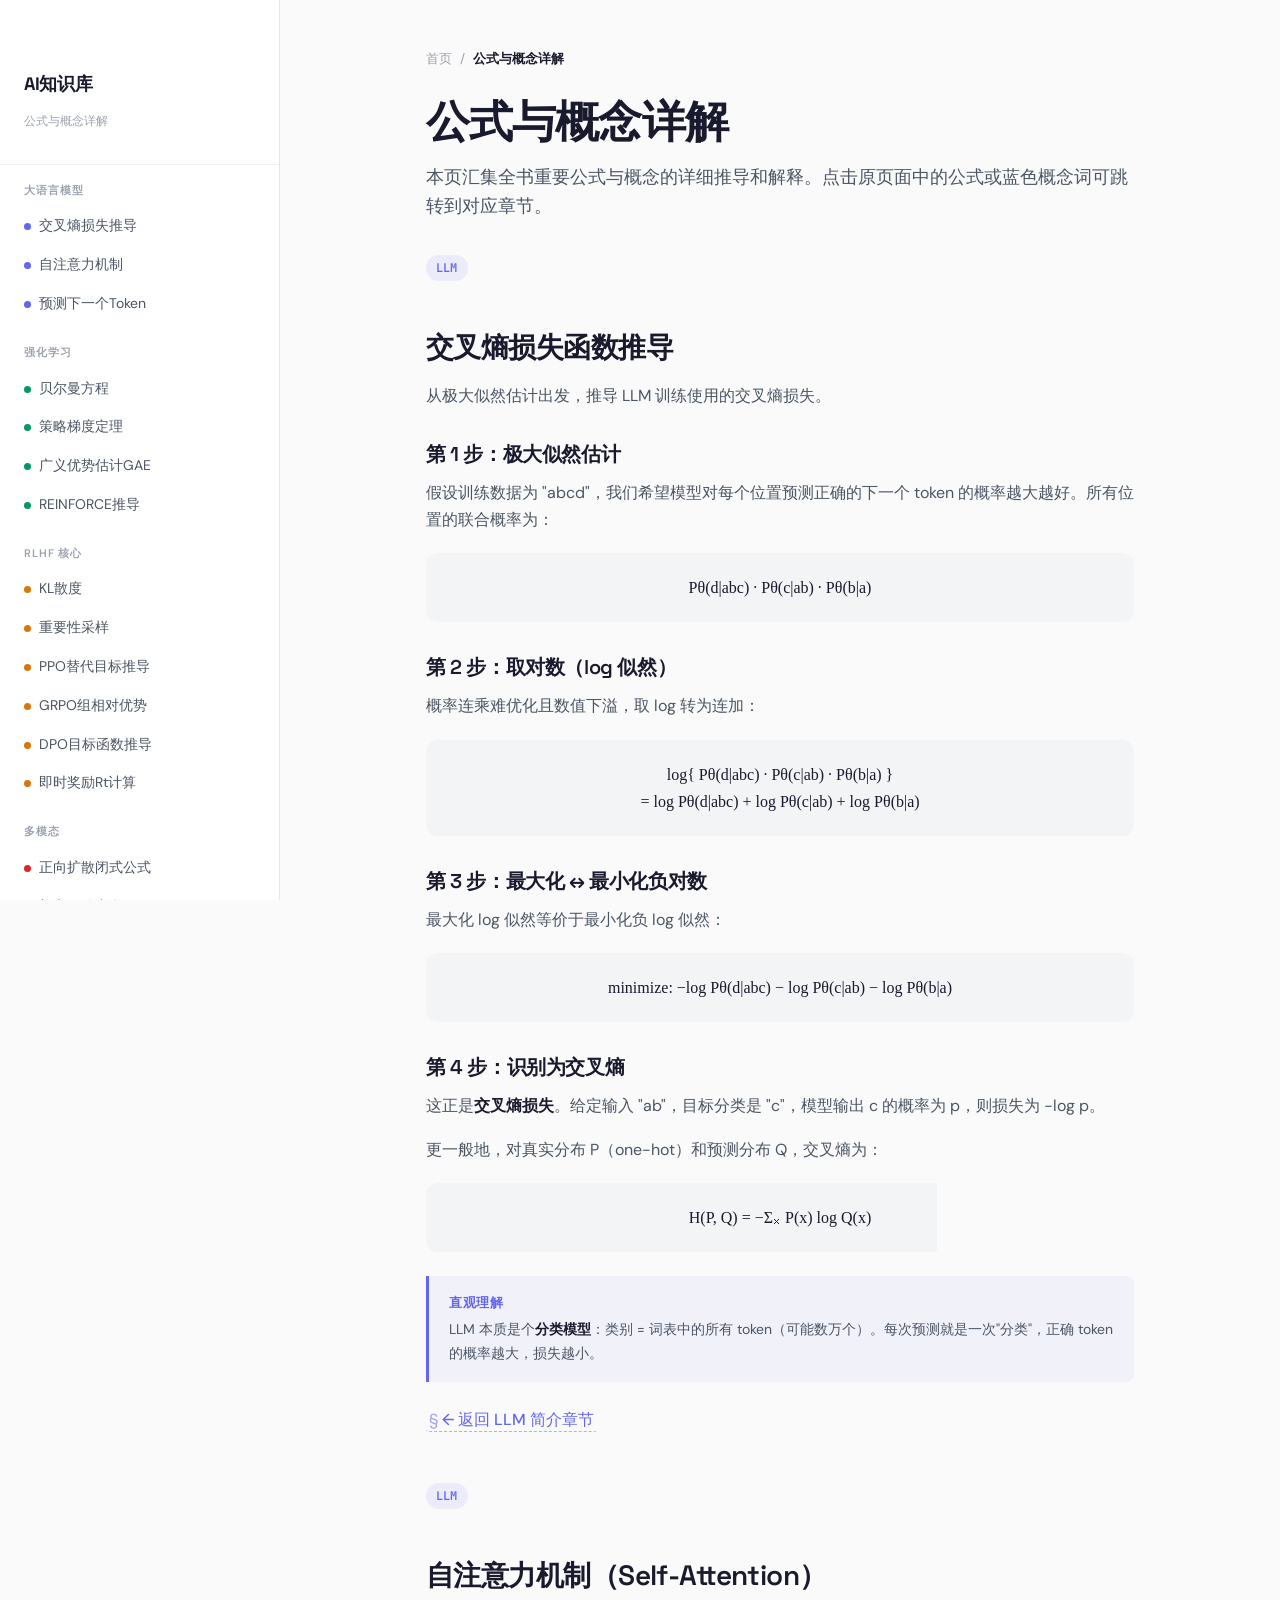
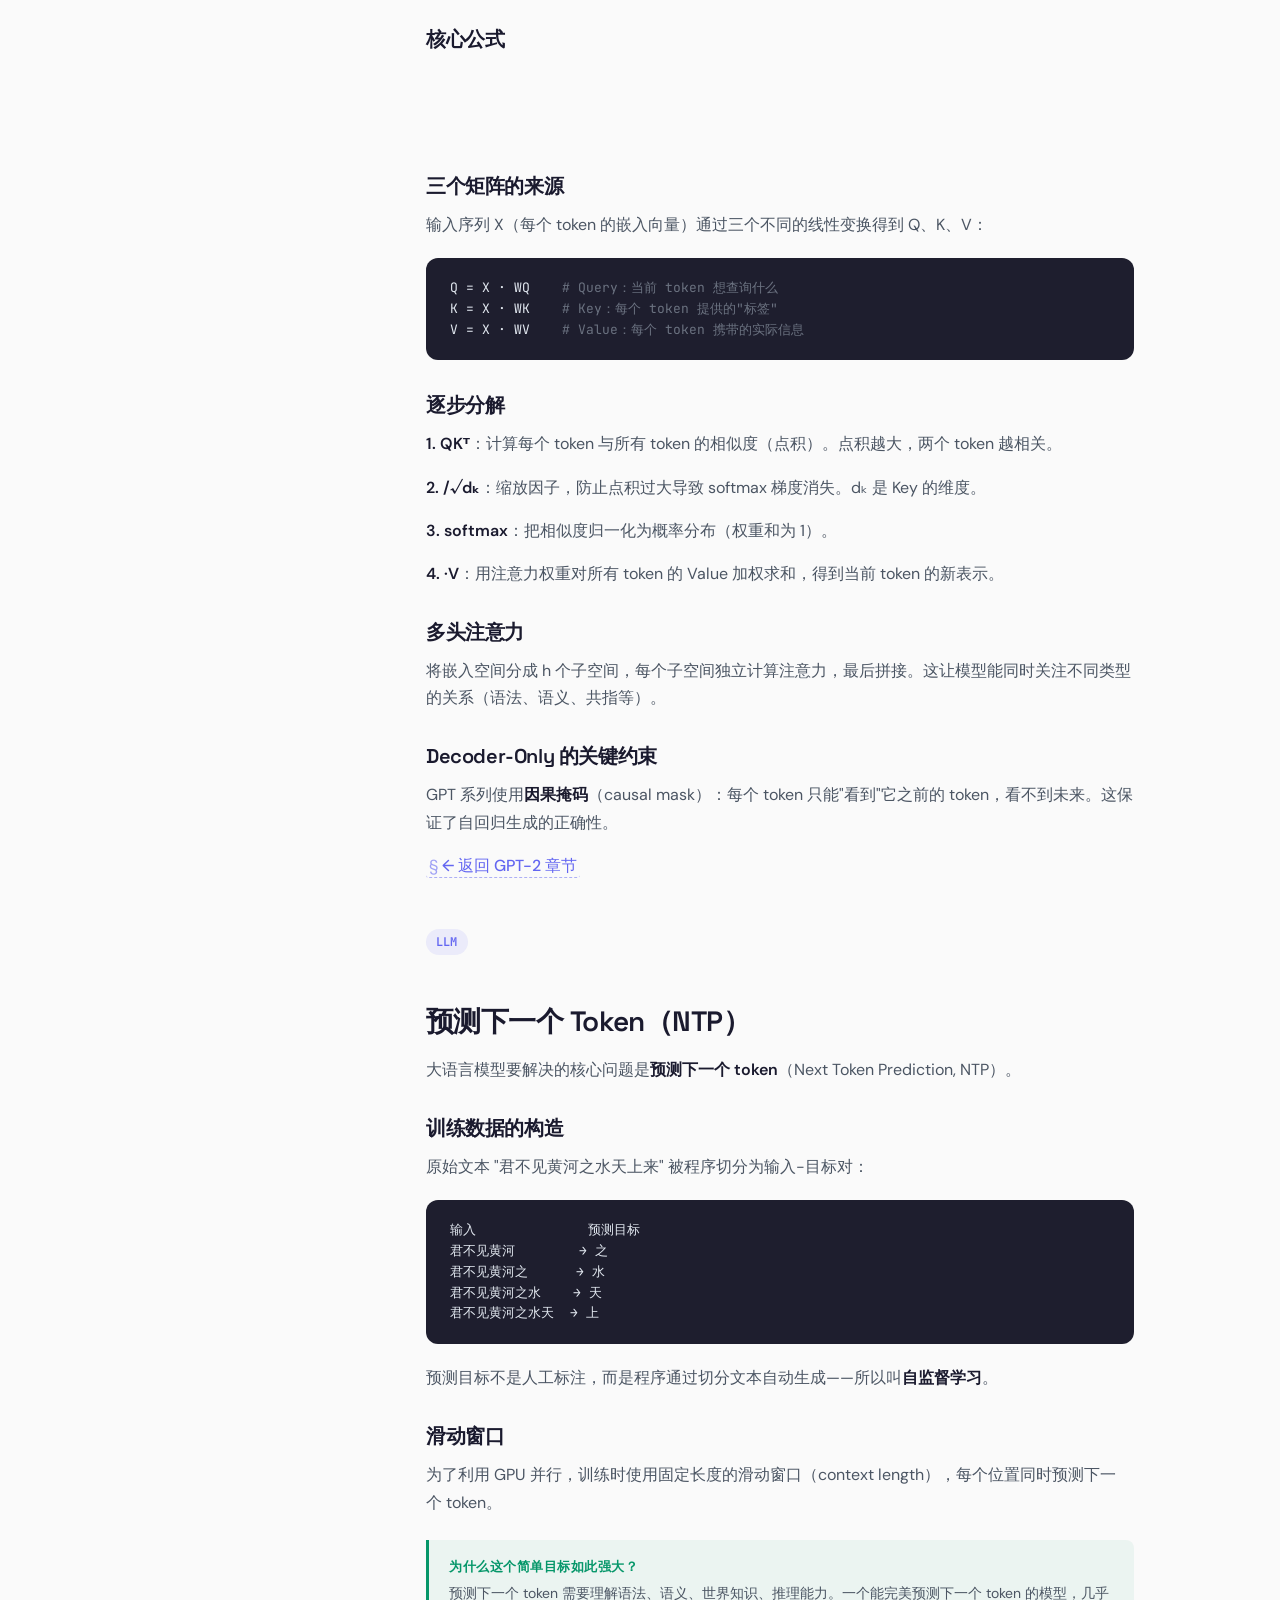
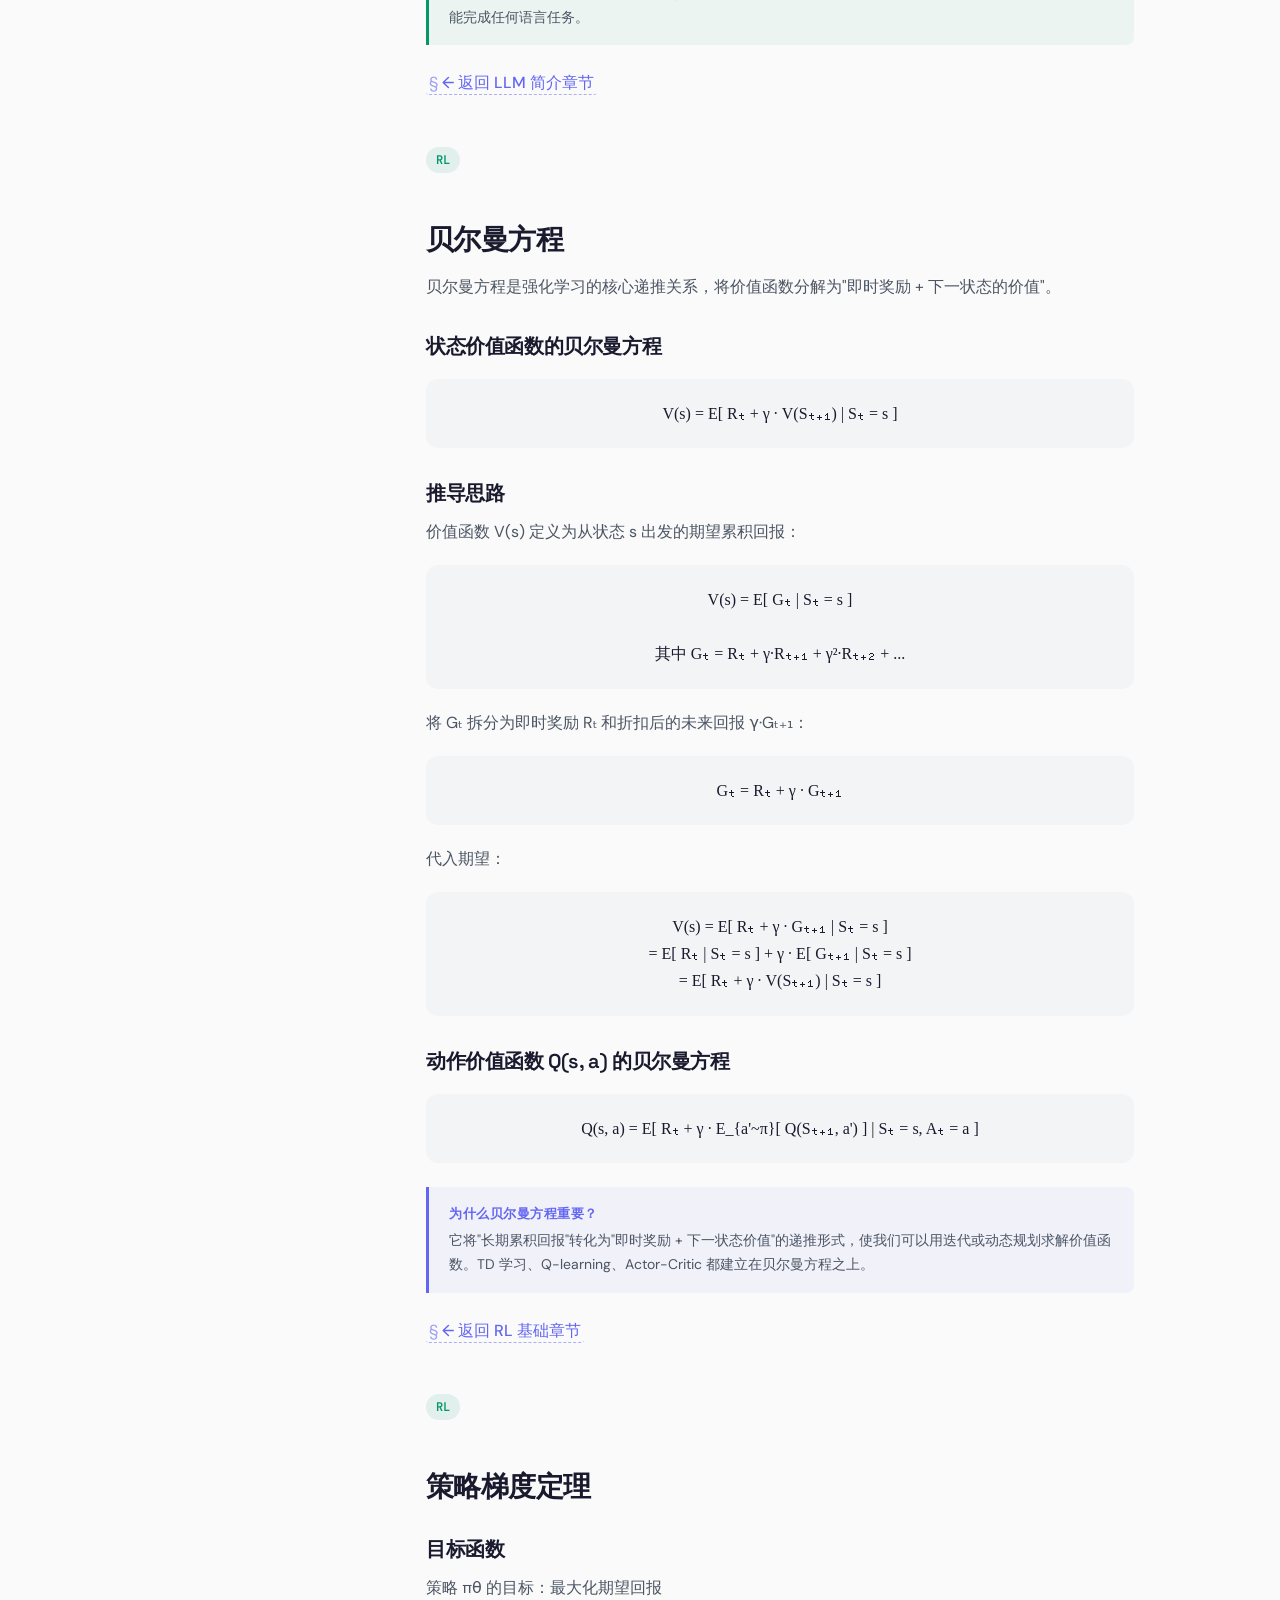
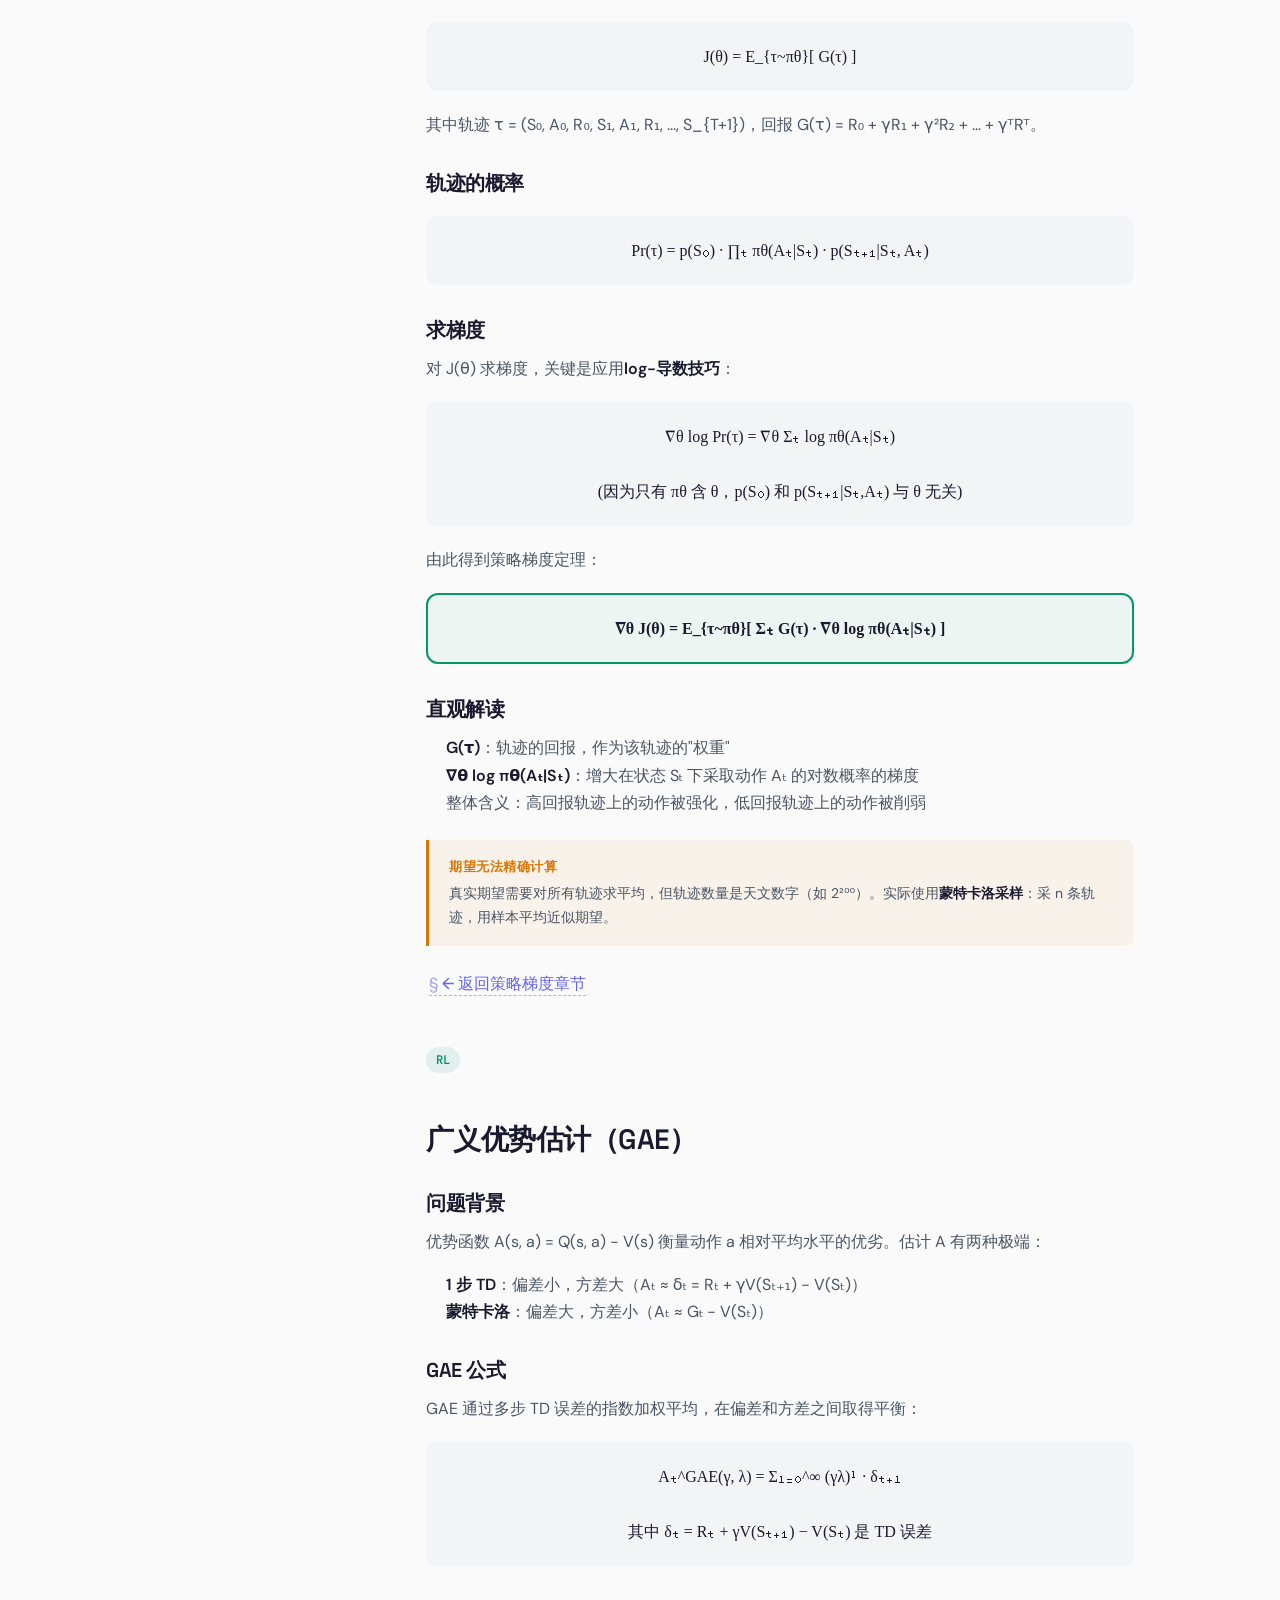
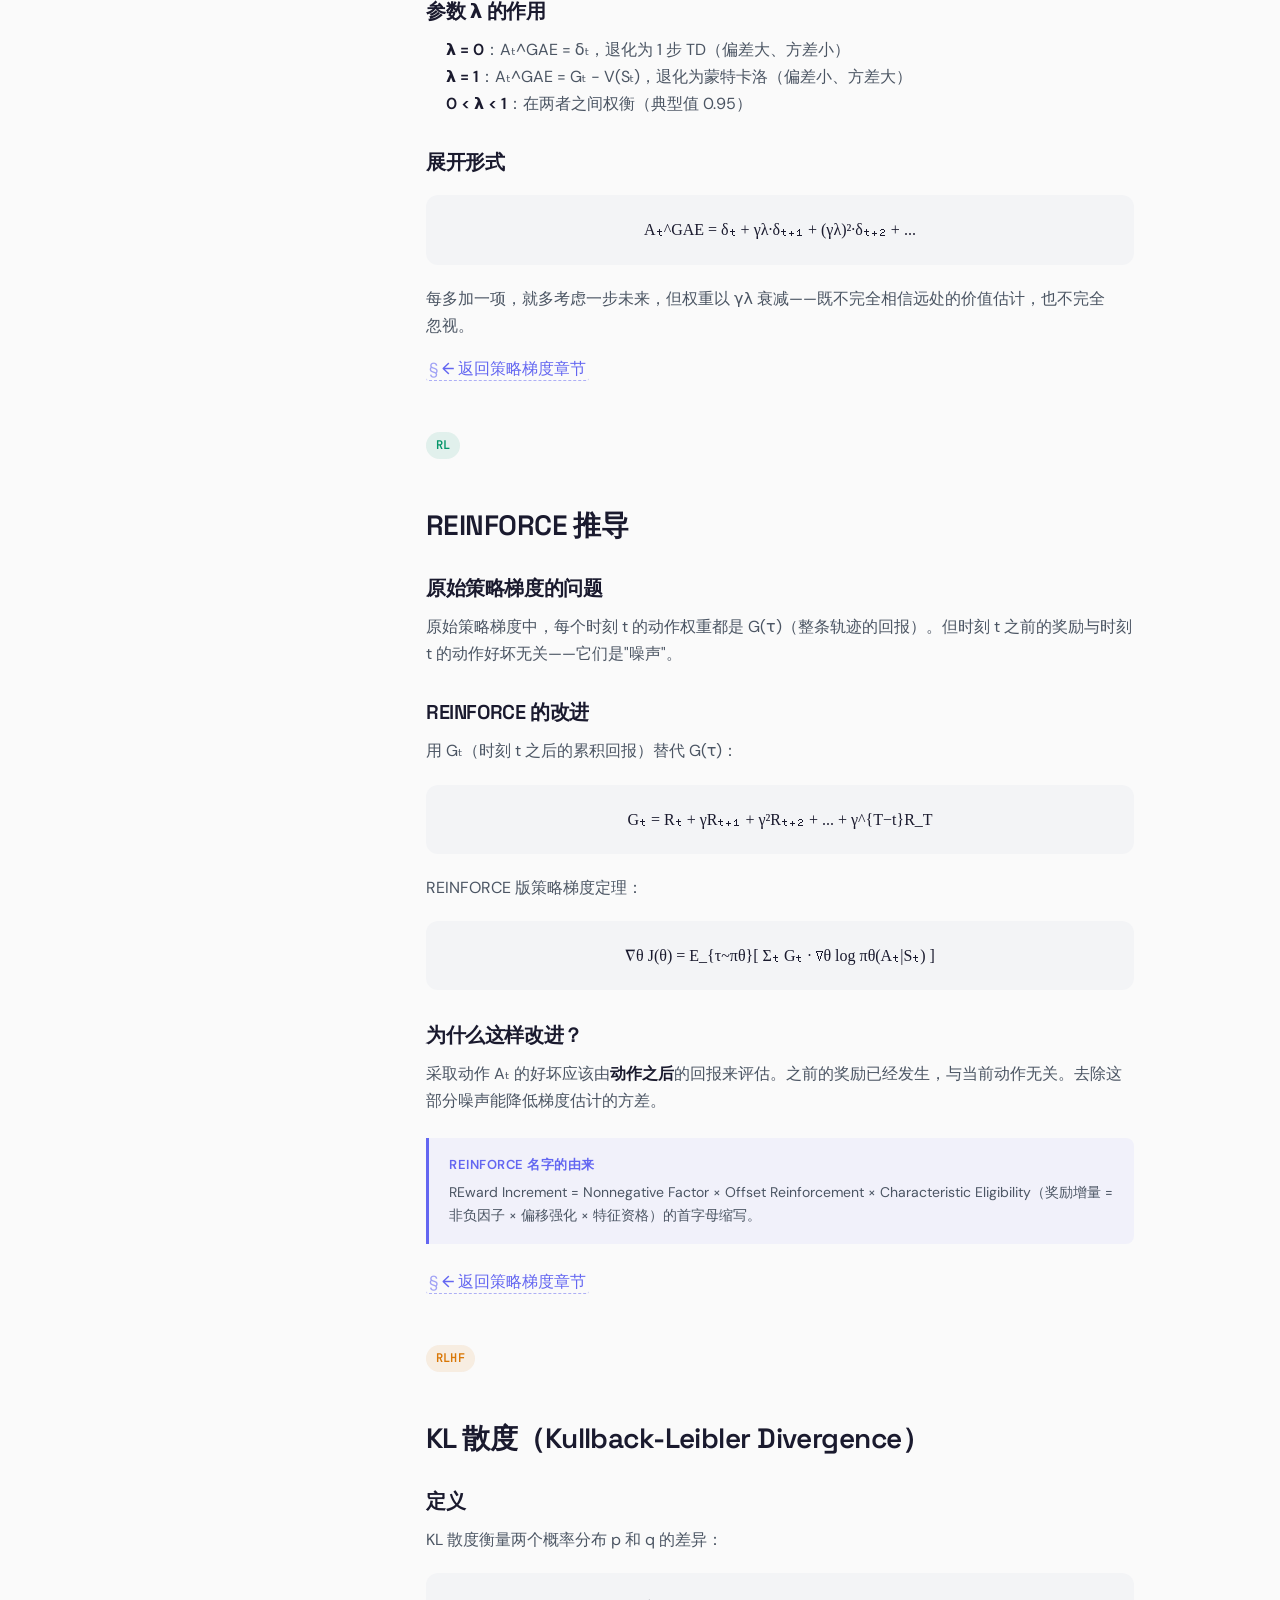
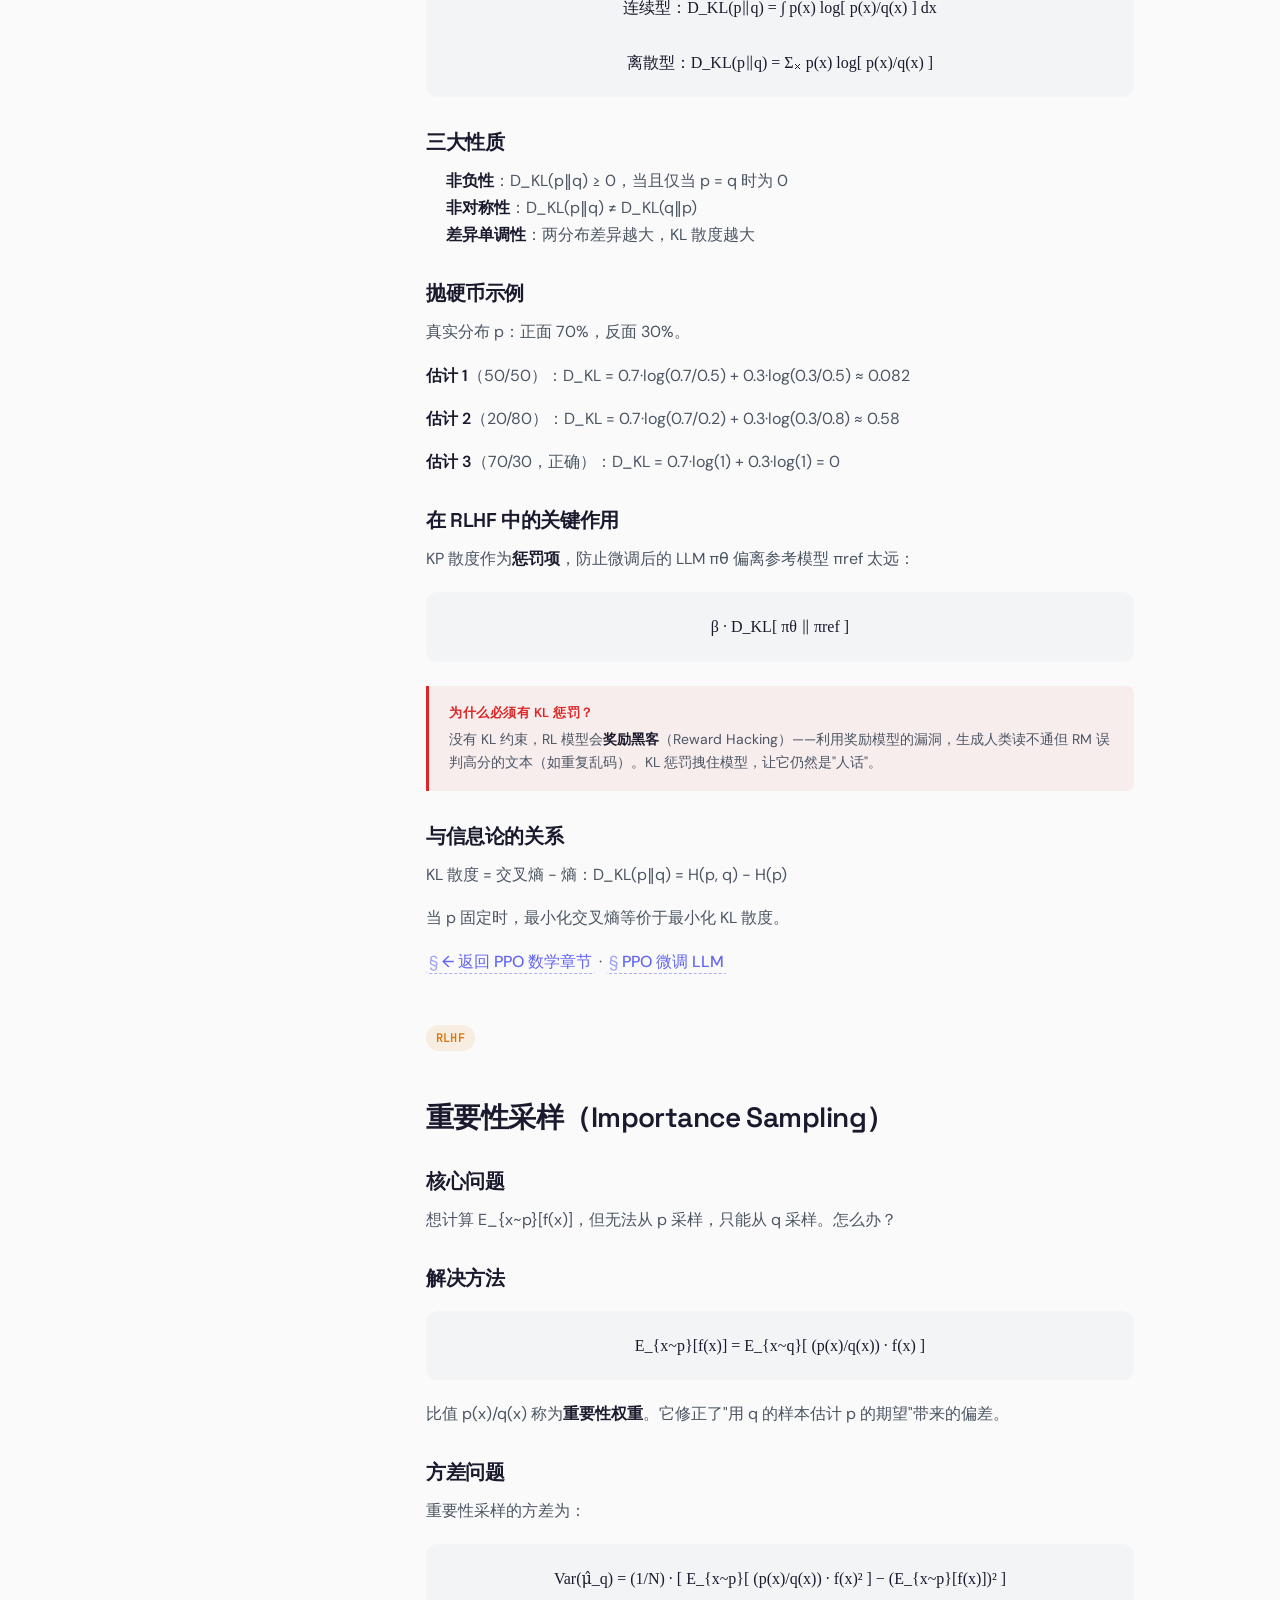
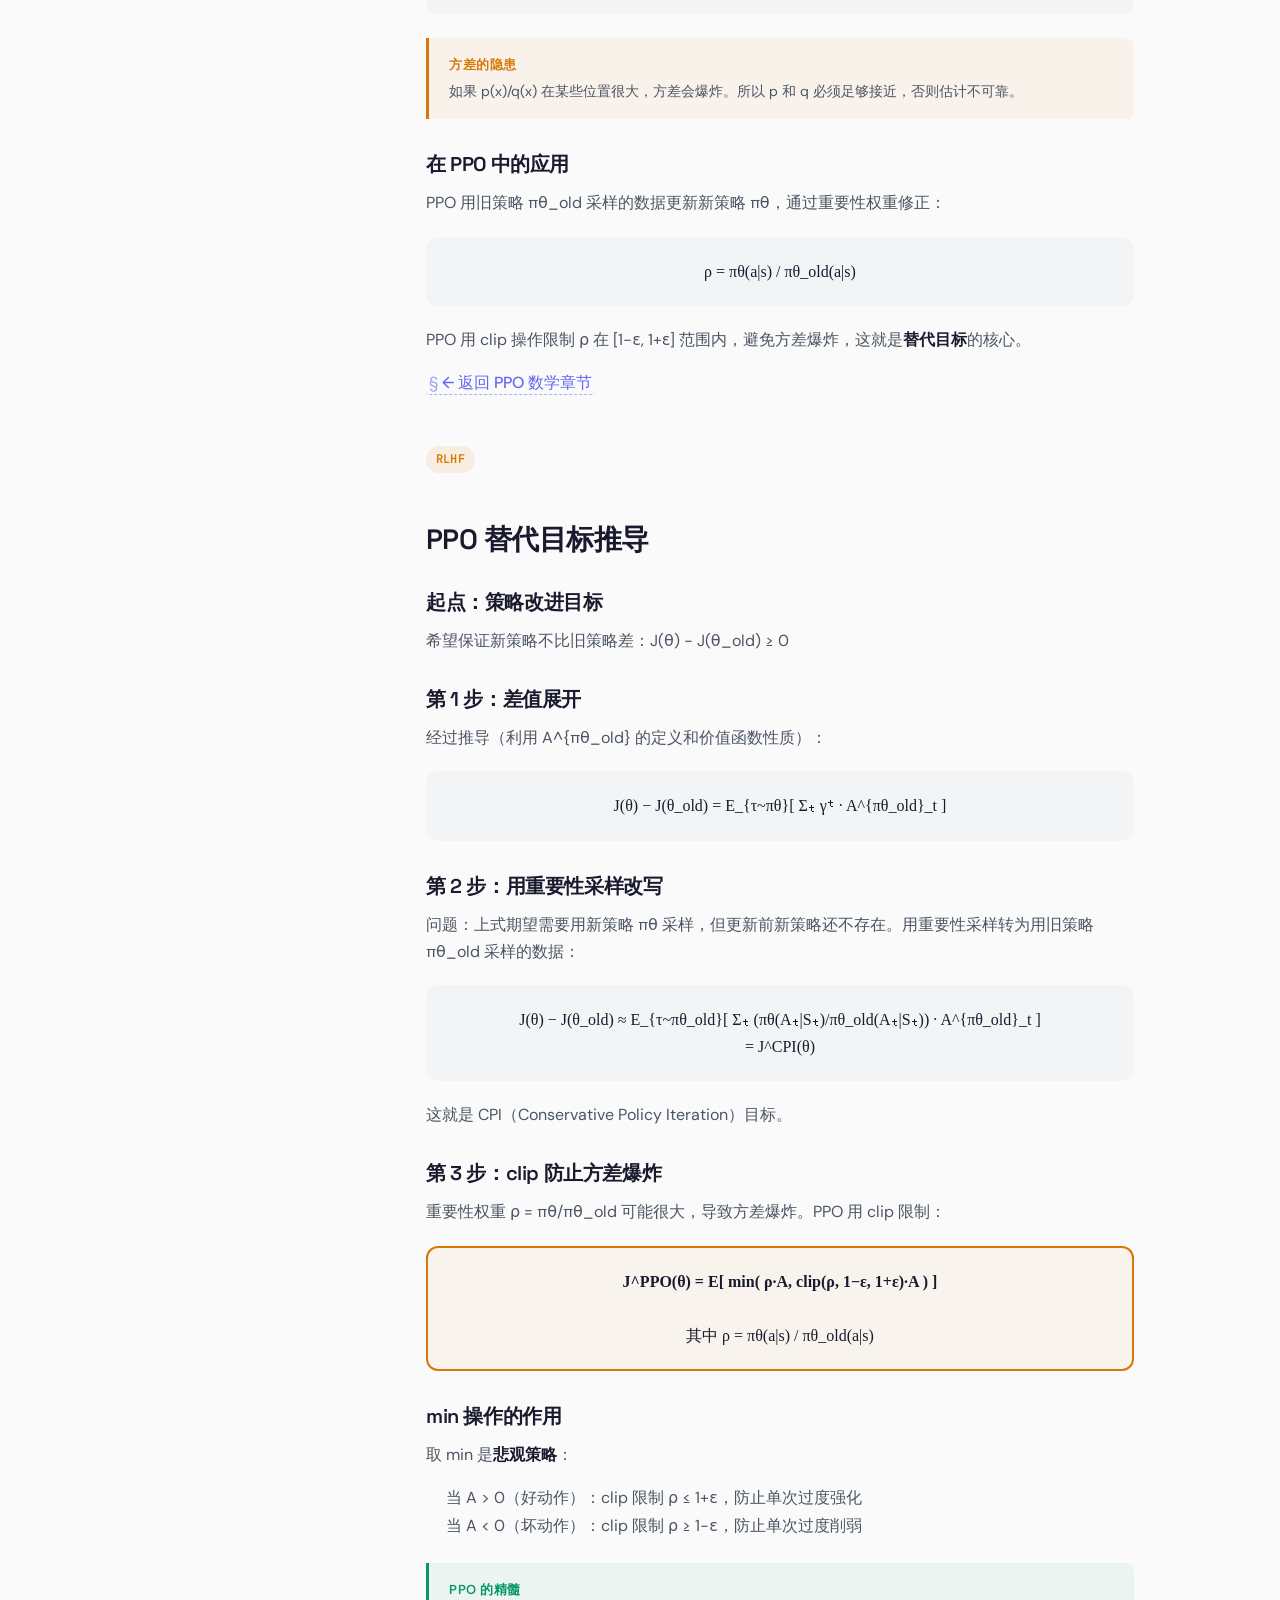
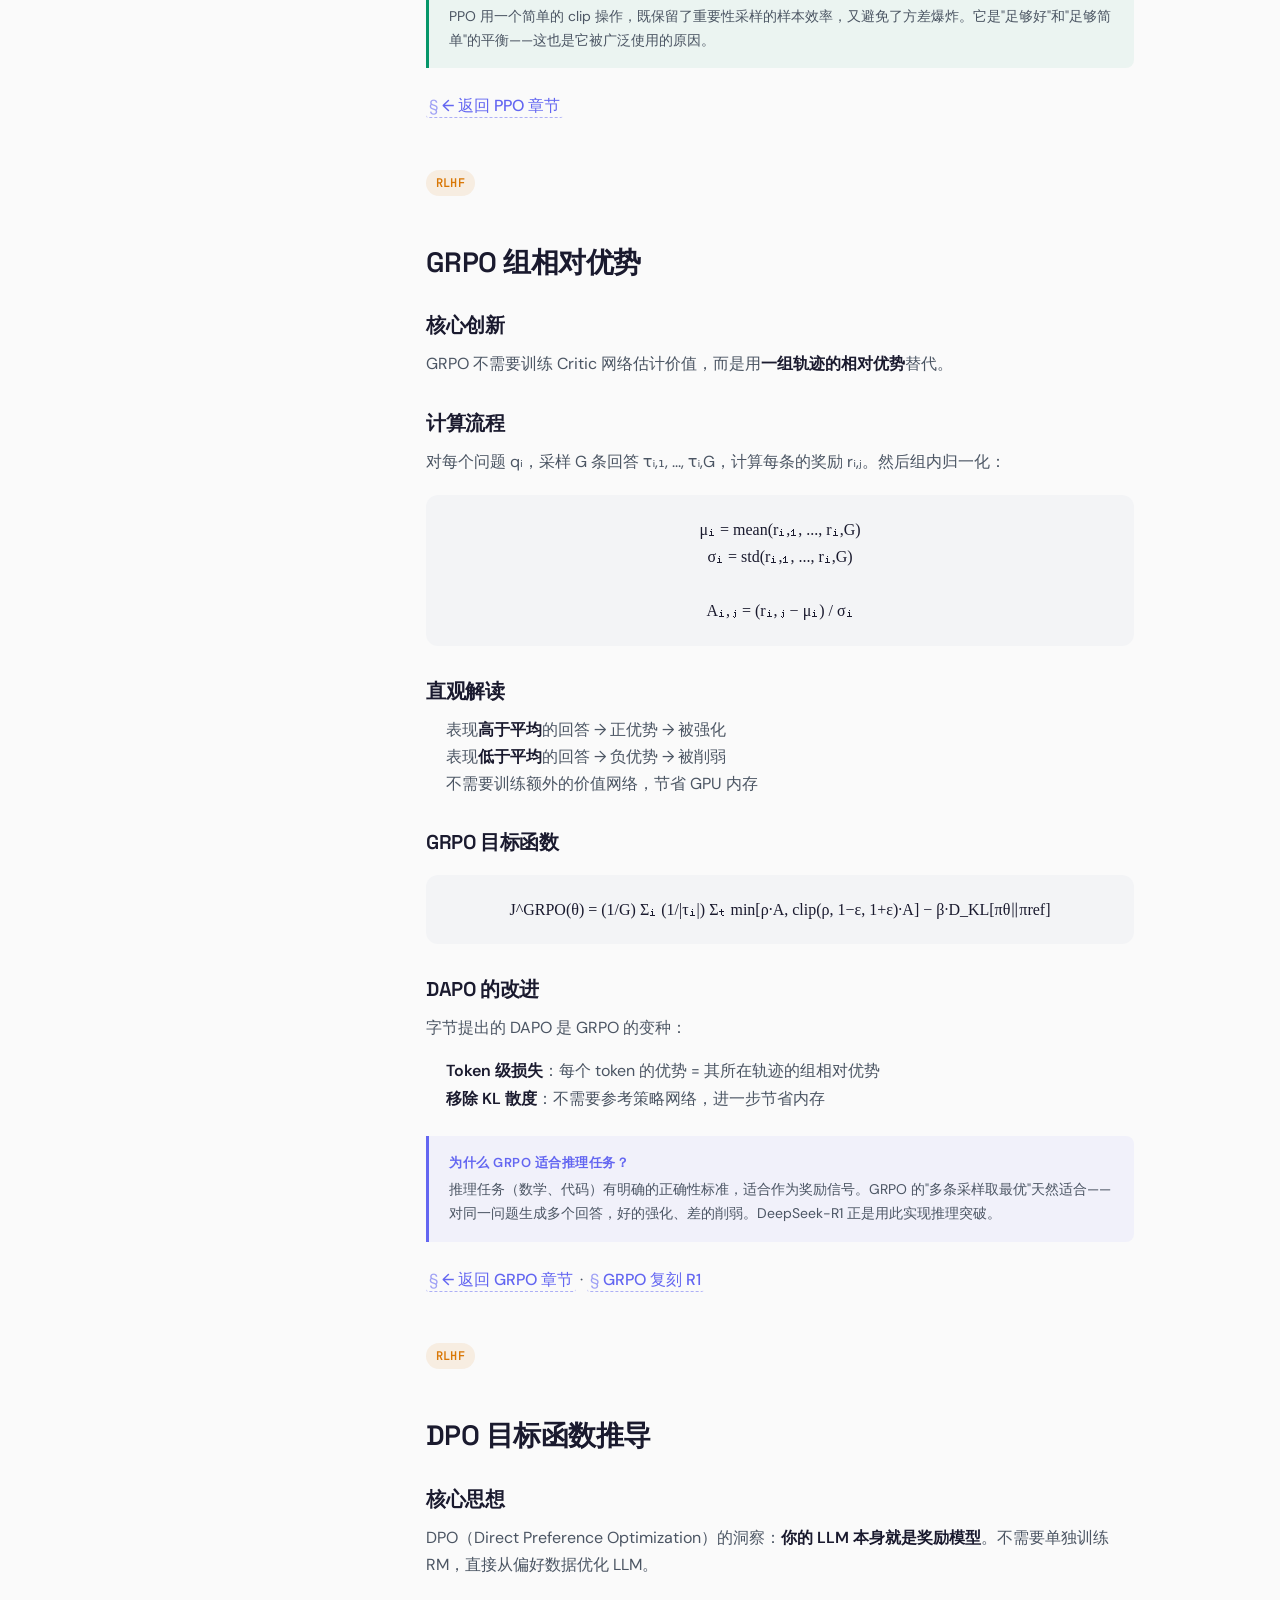
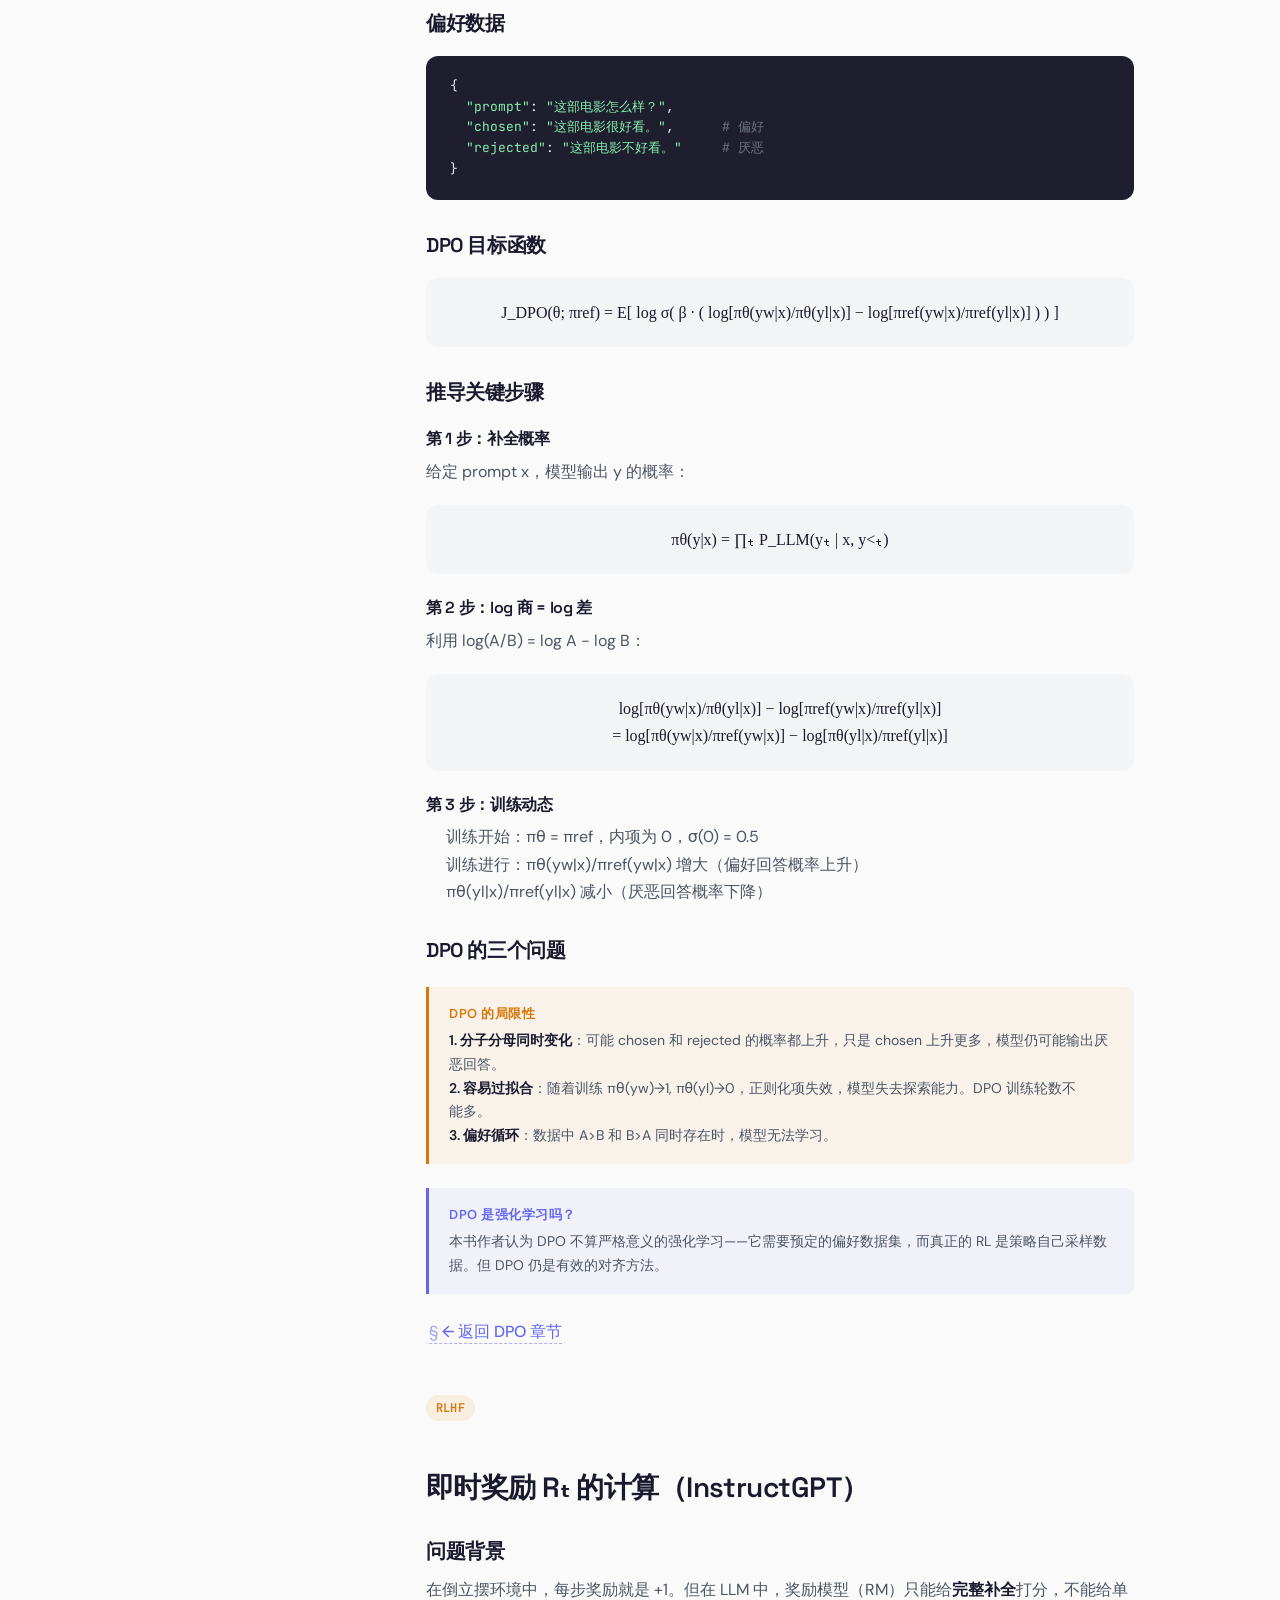
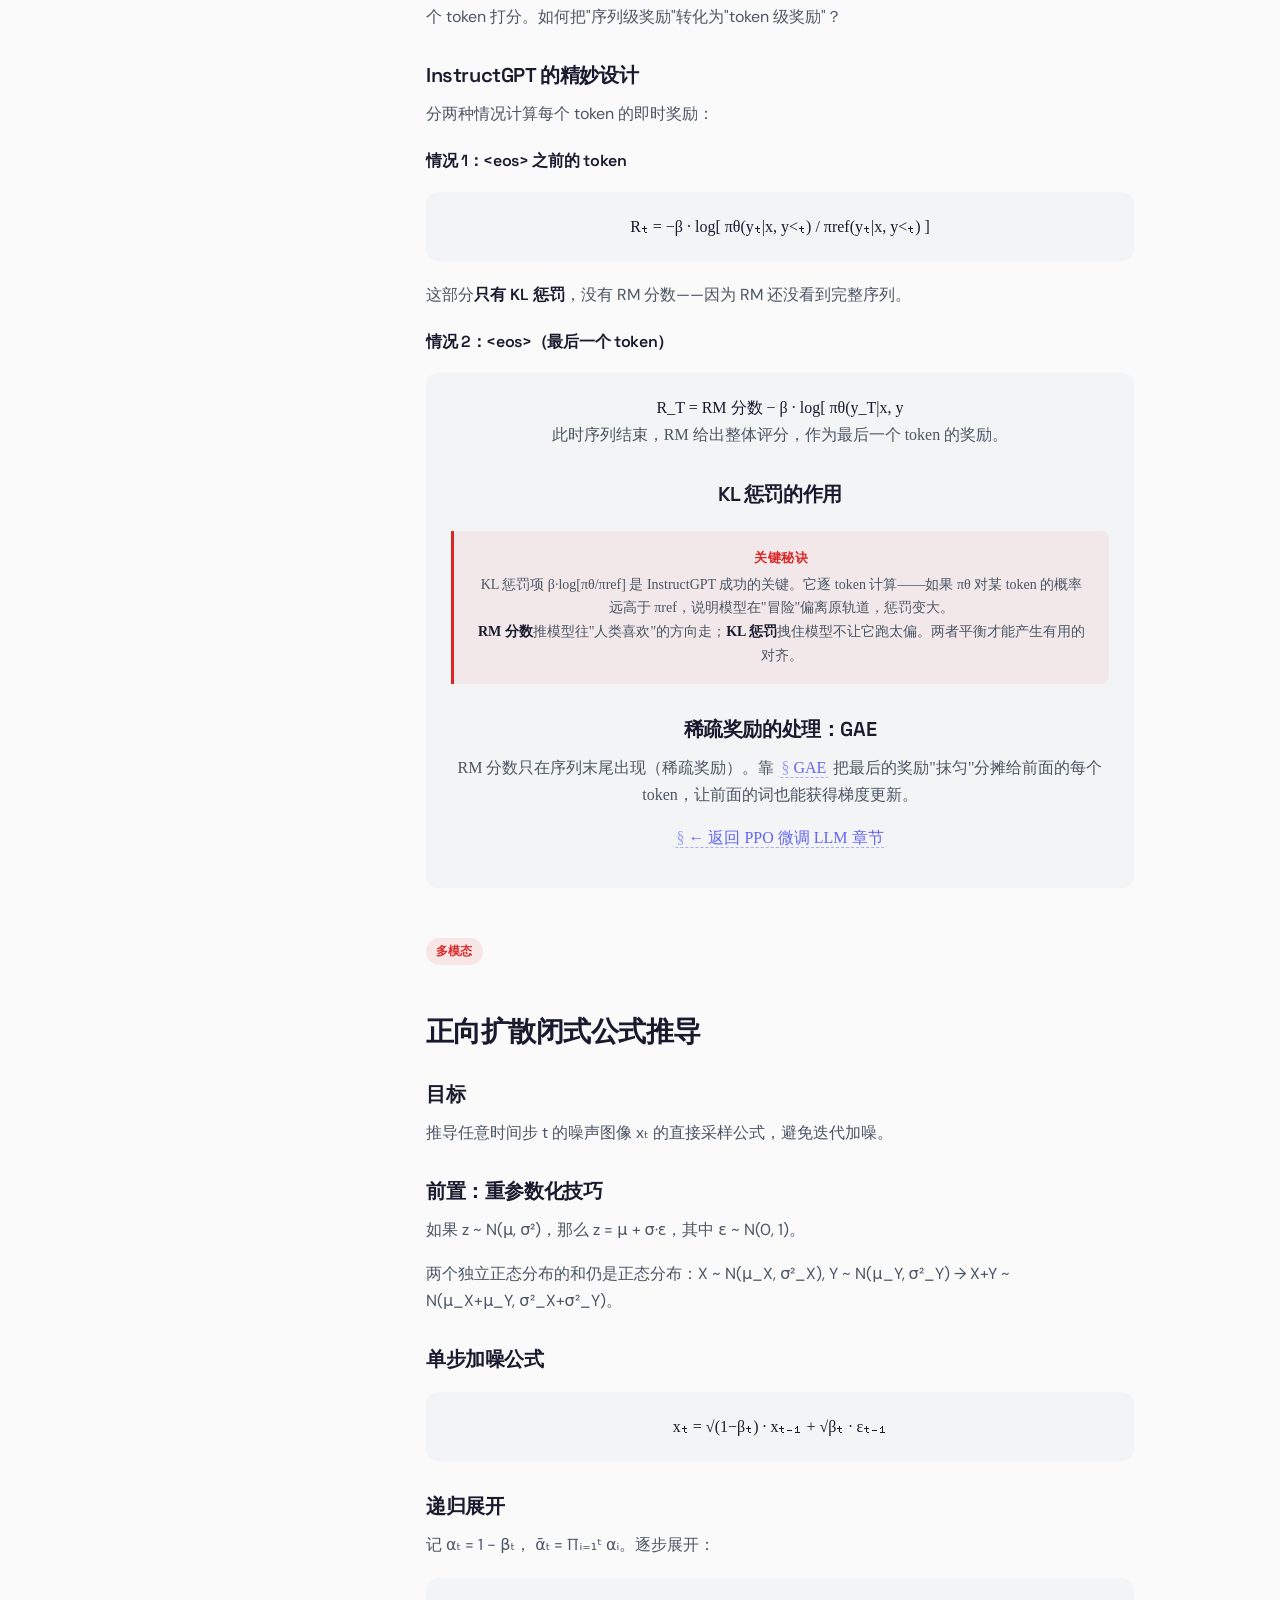
==== derivations.html @ dfbf747d "AI知识学习网站 - 大语言模型·强化学习·多模态教程 基于左元《大语言模型、强化学习和多模态教程》(407页, 21章) 构建  内容: - 大语言模型: microgpt → LLM原理 → GP" ====
<!DOCTYPE html>
<html lang="zh-CN">
<head>
<meta charset="UTF-8">
<meta name="viewport" content="width=device-width, initial-scale=1.0">
<title>公式与概念详解 — AI知识库</title>
<link rel="stylesheet" href="style.css">
</head>
<body>
<button class="nav-toggle" onclick="document.querySelector('.sidebar').classList.toggle('open')">☰</button>

<div class="shell">

<aside class="sidebar">
  <div class="sidebar-brand">
    <h2>AI知识库</h2>
    <p>公式与概念详解</p>
  </div>
  <nav class="sidebar-nav">
    <div class="sidebar-group">
      <div class="sidebar-group-title">大语言模型</div>
      <a class="sidebar-link" href="#cross-entropy"><span class="dot" style="background:var(--c-llm)"></span>交叉熵损失推导</a>
      <a class="sidebar-link" href="#self-attention"><span class="dot" style="background:var(--c-llm)"></span>自注意力机制</a>
      <a class="sidebar-link" href="#next-token"><span class="dot" style="background:var(--c-llm)"></span>预测下一个Token</a>
    </div>
    <div class="sidebar-group">
      <div class="sidebar-group-title">强化学习</div>
      <a class="sidebar-link" href="#bellman"><span class="dot" style="background:var(--c-rl)"></span>贝尔曼方程</a>
      <a class="sidebar-link" href="#policy-gradient-thm"><span class="dot" style="background:var(--c-rl)"></span>策略梯度定理</a>
      <a class="sidebar-link" href="#gae"><span class="dot" style="background:var(--c-rl)"></span>广义优势估计GAE</a>
      <a class="sidebar-link" href="#reinforce-derive"><span class="dot" style="background:var(--c-rl)"></span>REINFORCE推导</a>
    </div>
    <div class="sidebar-group">
      <div class="sidebar-group-title">RLHF 核心</div>
      <a class="sidebar-link" href="#kl-divergence"><span class="dot" style="background:var(--c-rlhf)"></span>KL散度</a>
      <a class="sidebar-link" href="#importance-sampling"><span class="dot" style="background:var(--c-rlhf)"></span>重要性采样</a>
      <a class="sidebar-link" href="#ppo-surrogate"><span class="dot" style="background:var(--c-rlhf)"></span>PPO替代目标推导</a>
      <a class="sidebar-link" href="#grpo-advantage"><span class="dot" style="background:var(--c-rlhf)"></span>GRPO组相对优势</a>
      <a class="sidebar-link" href="#dpo-derive"><span class="dot" style="background:var(--c-rlhf)"></span>DPO目标函数推导</a>
      <a class="sidebar-link" href="#reward-rt"><span class="dot" style="background:var(--c-rlhf)"></span>即时奖励Rt计算</a>
    </div>
    <div class="sidebar-group">
      <div class="sidebar-group-title">多模态</div>
      <a class="sidebar-link" href="#diffusion-forward"><span class="dot" style="background:var(--c-mm)"></span>正向扩散闭式公式</a>
      <a class="sidebar-link" href="#langevin"><span class="dot" style="background:var(--c-mm)"></span>郎之万动力学</a>
      <a class="sidebar-link" href="#cond-diffusion-derive"><span class="dot" style="background:var(--c-mm)"></span>条件扩散p(x|y)</a>
    </div>
  </nav>
  <div class="sidebar-footer">
    <a href="index.html" style="color:var(--ink-3)">← 返回首页</a>
  </div>
</aside>

<main class="main">
  <div class="breadcrumb">
    <a href="index.html">首页</a>
    <span class="breadcrumb-sep">/</span>
    <span style="color:var(--ink);font-weight:600">公式与概念详解</span>
  </div>

  <h1>公式与概念详解</h1>
  <p class="lead">本页汇集全书重要公式与概念的详细推导和解释。点击原页面中的公式或蓝色概念词可跳转到对应章节。</p>

  <!-- ========== LLM ========== -->

  <section class="section" id="cross-entropy">
    <span class="tag tag-llm">LLM</span>
    <h2>交叉熵损失函数推导</h2>
    <p>从极大似然估计出发，推导 LLM 训练使用的交叉熵损失。</p>

    <h3>第 1 步：极大似然估计</h3>
    <p>假设训练数据为 "abcd"，我们希望模型对每个位置预测正确的下一个 token 的概率越大越好。所有位置的联合概率为：</p>
    <div class="math-block">Pθ(d|abc) · Pθ(c|ab) · Pθ(b|a)</div>

    <h3>第 2 步：取对数（log 似然）</h3>
    <p>概率连乘难优化且数值下溢，取 log 转为连加：</p>
    <div class="math-block">log{ Pθ(d|abc) · Pθ(c|ab) · Pθ(b|a) }<br>= log Pθ(d|abc) + log Pθ(c|ab) + log Pθ(b|a)</div>

    <h3>第 3 步：最大化 ↔ 最小化负对数</h3>
    <p>最大化 log 似然等价于最小化负 log 似然：</p>
    <div class="math-block">minimize:  −log Pθ(d|abc) − log Pθ(c|ab) − log Pθ(b|a)</div>

    <h3>第 4 步：识别为交叉熵</h3>
    <p>这正是<strong>交叉熵损失</strong>。给定输入 "ab"，目标分类是 "c"，模型输出 c 的概率为 p，则损失为 −log p。</p>
    <p>更一般地，对真实分布 P（one-hot）和预测分布 Q，交叉熵为：</p>
    <div class="math-block">H(P, Q) = −Σₓ P(x) log Q(x)</div>

    <div class="callout callout-info">
      <div class="callout-title">直观理解</div>
      <p>LLM 本质是个<strong>分类模型</strong>：类别 = 词表中的所有 token（可能数万个）。每次预测就是一次"分类"，正确 token 的概率越大，损失越小。</p>
    </div>

    <p><a href="llm.html#llm-intro" class="concept-link">← 返回 LLM 简介章节</a></p>
  </section>

  <section class="section" id="self-attention">
    <span class="tag tag-llm">LLM</span>
    <h2>自注意力机制（Self-Attention）</h2>

    <h3>核心公式</h3>
    <div class="math-block">Attention(Q, K, V) = softmax(QKᵀ / √dₖ) · V</div>

    <h3>三个矩阵的来源</h3>
    <p>输入序列 X（每个 token 的嵌入向量）通过三个不同的线性变换得到 Q、K、V：</p>
    <div class="code-block"><pre>Q = X · WQ    <span class="comment"># Query：当前 token 想查询什么</span>
K = X · WK    <span class="comment"># Key：每个 token 提供的"标签"</span>
V = X · WV    <span class="comment"># Value：每个 token 携带的实际信息</span></pre></div>

    <h3>逐步分解</h3>
    <p><strong>1. QKᵀ</strong>：计算每个 token 与所有 token 的相似度（点积）。点积越大，两个 token 越相关。</p>
    <p><strong>2. /√dₖ</strong>：缩放因子，防止点积过大导致 softmax 梯度消失。dₖ 是 Key 的维度。</p>
    <p><strong>3. softmax</strong>：把相似度归一化为概率分布（权重和为 1）。</p>
    <p><strong>4. ·V</strong>：用注意力权重对所有 token 的 Value 加权求和，得到当前 token 的新表示。</p>

    <h3>多头注意力</h3>
    <p>将嵌入空间分成 h 个子空间，每个子空间独立计算注意力，最后拼接。这让模型能同时关注不同类型的关系（语法、语义、共指等）。</p>

    <h3>Decoder-Only 的关键约束</h3>
    <p>GPT 系列使用<strong>因果掩码</strong>（causal mask）：每个 token 只能"看到"它之前的 token，看不到未来。这保证了自回归生成的正确性。</p>

    <p><a href="llm.html#gpt2" class="concept-link">← 返回 GPT-2 章节</a></p>
  </section>

  <section class="section" id="next-token">
    <span class="tag tag-llm">LLM</span>
    <h2>预测下一个 Token（NTP）</h2>

    <p>大语言模型要解决的核心问题是<strong>预测下一个 token</strong>（Next Token Prediction, NTP）。</p>

    <h3>训练数据的构造</h3>
    <p>原始文本 "君不见黄河之水天上来" 被程序切分为输入-目标对：</p>
    <div class="code-block"><pre>输入              预测目标
君不见黄河        → 之
君不见黄河之      → 水
君不见黄河之水    → 天
君不见黄河之水天  → 上</pre></div>

    <p>预测目标不是人工标注，而是程序通过切分文本自动生成——所以叫<strong>自监督学习</strong>。</p>

    <h3>滑动窗口</h3>
    <p>为了利用 GPU 并行，训练时使用固定长度的滑动窗口（context length），每个位置同时预测下一个 token。</p>

    <div class="callout callout-tip">
      <div class="callout-title">为什么这个简单目标如此强大？</div>
      <p>预测下一个 token 需要理解语法、语义、世界知识、推理能力。一个能完美预测下一个 token 的模型，几乎能完成任何语言任务。</p>
    </div>

    <p><a href="llm.html#llm-intro" class="concept-link">← 返回 LLM 简介章节</a></p>
  </section>

  <!-- ========== RL ========== -->

  <section class="section" id="bellman">
    <span class="tag tag-rl">RL</span>
    <h2>贝尔曼方程</h2>

    <p>贝尔曼方程是强化学习的核心递推关系，将价值函数分解为"即时奖励 + 下一状态的价值"。</p>

    <h3>状态价值函数的贝尔曼方程</h3>
    <div class="math-block">V(s) = E[ Rₜ + γ · V(Sₜ₊₁) | Sₜ = s ]</div>

    <h3>推导思路</h3>
    <p>价值函数 V(s) 定义为从状态 s 出发的期望累积回报：</p>
    <div class="math-block">V(s) = E[ Gₜ | Sₜ = s ]<br><br>其中 Gₜ = Rₜ + γ·Rₜ₊₁ + γ²·Rₜ₊₂ + ...</div>

    <p>将 Gₜ 拆分为即时奖励 Rₜ 和折扣后的未来回报 γ·Gₜ₊₁：</p>
    <div class="math-block">Gₜ = Rₜ + γ · Gₜ₊₁</div>

    <p>代入期望：</p>
    <div class="math-block">V(s) = E[ Rₜ + γ · Gₜ₊₁ | Sₜ = s ]<br>= E[ Rₜ | Sₜ = s ] + γ · E[ Gₜ₊₁ | Sₜ = s ]<br>= E[ Rₜ + γ · V(Sₜ₊₁) | Sₜ = s ]</div>

    <h3>动作价值函数 Q(s, a) 的贝尔曼方程</h3>
    <div class="math-block">Q(s, a) = E[ Rₜ + γ · E_{a'~π}[ Q(Sₜ₊₁, a') ] | Sₜ = s, Aₜ = a ]</div>

    <div class="callout callout-info">
      <div class="callout-title">为什么贝尔曼方程重要？</div>
      <p>它将"长期累积回报"转化为"即时奖励 + 下一状态价值"的递推形式，使我们可以用迭代或动态规划求解价值函数。TD 学习、Q-learning、Actor-Critic 都建立在贝尔曼方程之上。</p>
    </div>

    <p><a href="rl.html#rl-intro" class="concept-link">← 返回 RL 基础章节</a></p>
  </section>

  <section class="section" id="policy-gradient-thm">
    <span class="tag tag-rl">RL</span>
    <h2>策略梯度定理</h2>

    <h3>目标函数</h3>
    <p>策略 πθ 的目标：最大化期望回报</p>
    <div class="math-block">J(θ) = E_{τ~πθ}[ G(τ) ]</div>

    <p>其中轨迹 τ = (S₀, A₀, R₀, S₁, A₁, R₁, ..., S_{T+1})，回报 G(τ) = R₀ + γR₁ + γ²R₂ + ... + γᵀRᵀ。</p>

    <h3>轨迹的概率</h3>
    <div class="math-block">Pr(τ) = p(S₀) · ∏ₜ πθ(Aₜ|Sₜ) · p(Sₜ₊₁|Sₜ, Aₜ)</div>

    <h3>求梯度</h3>
    <p>对 J(θ) 求梯度，关键是应用<strong>log-导数技巧</strong>：</p>
    <div class="math-block">∇θ log Pr(τ) = ∇θ Σₜ log πθ(Aₜ|Sₜ)<br><br>(因为只有 πθ 含 θ，p(S₀) 和 p(Sₜ₊₁|Sₜ,Aₜ) 与 θ 无关)</div>

    <p>由此得到策略梯度定理：</p>
    <div class="math-block" style="border:2px solid var(--c-rl);background:rgba(5,150,105,0.05)">
      <strong>∇θ J(θ) = E_{τ~πθ}[ Σₜ G(τ) · ∇θ log πθ(Aₜ|Sₜ) ]</strong>
    </div>

    <h3>直观解读</h3>
    <ul style="padding-left:20px;margin-bottom:16px;color:var(--ink-2)">
      <li><strong>G(τ)</strong>：轨迹的回报，作为该轨迹的"权重"</li>
      <li><strong>∇θ log πθ(Aₜ|Sₜ)</strong>：增大在状态 Sₜ 下采取动作 Aₜ 的对数概率的梯度</li>
      <li>整体含义：高回报轨迹上的动作被强化，低回报轨迹上的动作被削弱</li>
    </ul>

    <div class="callout callout-warn">
      <div class="callout-title">期望无法精确计算</div>
      <p>真实期望需要对所有轨迹求平均，但轨迹数量是天文数字（如 2²⁰⁰）。实际使用<strong>蒙特卡洛采样</strong>：采 n 条轨迹，用样本平均近似期望。</p>
    </div>

    <p><a href="rl.html#policy-gradient" class="concept-link">← 返回策略梯度章节</a></p>
  </section>

  <section class="section" id="gae">
    <span class="tag tag-rl">RL</span>
    <h2>广义优势估计（GAE）</h2>

    <h3>问题背景</h3>
    <p>优势函数 A(s, a) = Q(s, a) − V(s) 衡量动作 a 相对平均水平的优劣。估计 A 有两种极端：</p>
    <ul style="padding-left:20px;margin-bottom:16px;color:var(--ink-2)">
      <li><strong>1 步 TD</strong>：偏差小，方差大（Aₜ ≈ δₜ = Rₜ + γV(Sₜ₊₁) − V(Sₜ)）</li>
      <li><strong>蒙特卡洛</strong>：偏差大，方差小（Aₜ ≈ Gₜ − V(Sₜ)）</li>
    </ul>

    <h3>GAE 公式</h3>
    <p>GAE 通过多步 TD 误差的指数加权平均，在偏差和方差之间取得平衡：</p>
    <div class="math-block">Aₜ^GAE(γ, λ) = Σₗ₌₀^∞ (γλ)ˡ · δₜ₊ₗ<br><br>其中 δₜ = Rₜ + γV(Sₜ₊₁) − V(Sₜ) 是 TD 误差</div>

    <h3>参数 λ 的作用</h3>
    <ul style="padding-left:20px;margin-bottom:16px;color:var(--ink-2)">
      <li><strong>λ = 0</strong>：Aₜ^GAE = δₜ，退化为 1 步 TD（偏差大、方差小）</li>
      <li><strong>λ = 1</strong>：Aₜ^GAE = Gₜ − V(Sₜ)，退化为蒙特卡洛（偏差小、方差大）</li>
      <li><strong>0 &lt; λ &lt; 1</strong>：在两者之间权衡（典型值 0.95）</li>
    </ul>

    <h3>展开形式</h3>
    <div class="math-block">Aₜ^GAE = δₜ + γλ·δₜ₊₁ + (γλ)²·δₜ₊₂ + ...</div>

    <p>每多加一项，就多考虑一步未来，但权重以 γλ 衰减——既不完全相信远处的价值估计，也不完全忽视。</p>

    <p><a href="rl.html#policy-gradient" class="concept-link">← 返回策略梯度章节</a></p>
  </section>

  <section class="section" id="reinforce-derive">
    <span class="tag tag-rl">RL</span>
    <h2>REINFORCE 推导</h2>

    <h3>原始策略梯度的问题</h3>
    <p>原始策略梯度中，每个时刻 t 的动作权重都是 G(τ)（整条轨迹的回报）。但时刻 t 之前的奖励与时刻 t 的动作好坏无关——它们是"噪声"。</p>

    <h3>REINFORCE 的改进</h3>
    <p>用 Gₜ（时刻 t 之后的累积回报）替代 G(τ)：</p>
    <div class="math-block">Gₜ = Rₜ + γRₜ₊₁ + γ²Rₜ₊₂ + ... + γ^{T−t}R_T</div>

    <p>REINFORCE 版策略梯度定理：</p>
    <div class="math-block">∇θ J(θ) = E_{τ~πθ}[ Σₜ Gₜ · ∇θ log πθ(Aₜ|Sₜ) ]</div>

    <h3>为什么这样改进？</h3>
    <p>采取动作 Aₜ 的好坏应该由<strong>动作之后</strong>的回报来评估。之前的奖励已经发生，与当前动作无关。去除这部分噪声能降低梯度估计的方差。</p>

    <div class="callout callout-info">
      <div class="callout-title">REINFORCE 名字的由来</div>
      <p>REward Increment = Nonnegative Factor × Offset Reinforcement × Characteristic Eligibility（奖励增量 = 非负因子 × 偏移强化 × 特征资格）的首字母缩写。</p>
    </div>

    <p><a href="rl.html#policy-gradient" class="concept-link">← 返回策略梯度章节</a></p>
  </section>

  <!-- ========== RLHF ========== -->

  <section class="section" id="kl-divergence">
    <span class="tag tag-rlhf">RLHF</span>
    <h2>KL 散度（Kullback-Leibler Divergence）</h2>

    <h3>定义</h3>
    <p>KL 散度衡量两个概率分布 p 和 q 的差异：</p>
    <div class="math-block">连续型：D_KL(p‖q) = ∫ p(x) log[ p(x)/q(x) ] dx<br><br>离散型：D_KL(p‖q) = Σₓ p(x) log[ p(x)/q(x) ]</div>

    <h3>三大性质</h3>
    <ul style="padding-left:20px;margin-bottom:16px;color:var(--ink-2)">
      <li><strong>非负性</strong>：D_KL(p‖q) ≥ 0，当且仅当 p = q 时为 0</li>
      <li><strong>非对称性</strong>：D_KL(p‖q) ≠ D_KL(q‖p)</li>
      <li><strong>差异单调性</strong>：两分布差异越大，KL 散度越大</li>
    </ul>

    <h3>抛硬币示例</h3>
    <p>真实分布 p：正面 70%，反面 30%。</p>

    <p><strong>估计 1</strong>（50/50）：D_KL = 0.7·log(0.7/0.5) + 0.3·log(0.3/0.5) ≈ 0.082</p>
    <p><strong>估计 2</strong>（20/80）：D_KL = 0.7·log(0.7/0.2) + 0.3·log(0.3/0.8) ≈ 0.58</p>
    <p><strong>估计 3</strong>（70/30，正确）：D_KL = 0.7·log(1) + 0.3·log(1) = 0</p>

    <h3>在 RLHF 中的关键作用</h3>
    <p>KP 散度作为<strong>惩罚项</strong>，防止微调后的 LLM πθ 偏离参考模型 πref 太远：</p>
    <div class="math-block">β · D_KL[ πθ ‖ πref ]</div>

    <div class="callout callout-danger">
      <div class="callout-title">为什么必须有 KL 惩罚？</div>
      <p>没有 KL 约束，RL 模型会<strong>奖励黑客</strong>（Reward Hacking）——利用奖励模型的漏洞，生成人类读不通但 RM 误判高分的文本（如重复乱码）。KL 惩罚拽住模型，让它仍然是"人话"。</p>
    </div>

    <h3>与信息论的关系</h3>
    <p>KL 散度 = 交叉熵 − 熵：D_KL(p‖q) = H(p, q) − H(p)</p>
    <p>当 p 固定时，最小化交叉熵等价于最小化 KL 散度。</p>

    <p><a href="rl.html#ppo-math" class="concept-link">← 返回 PPO 数学章节</a> · <a href="rlhf.html#ppo-llm" class="concept-link">PPO 微调 LLM</a></p>
  </section>

  <section class="section" id="importance-sampling">
    <span class="tag tag-rlhf">RLHF</span>
    <h2>重要性采样（Importance Sampling）</h2>

    <h3>核心问题</h3>
    <p>想计算 E_{x~p}[f(x)]，但无法从 p 采样，只能从 q 采样。怎么办？</p>

    <h3>解决方法</h3>
    <div class="math-block">E_{x~p}[f(x)] = E_{x~q}[ (p(x)/q(x)) · f(x) ]</div>

    <p>比值 p(x)/q(x) 称为<strong>重要性权重</strong>。它修正了"用 q 的样本估计 p 的期望"带来的偏差。</p>

    <h3>方差问题</h3>
    <p>重要性采样的方差为：</p>
    <div class="math-block">Var(μ̂_q) = (1/N) · [ E_{x~p}[ (p(x)/q(x)) · f(x)² ] − (E_{x~p}[f(x)])² ]</div>

    <div class="callout callout-warn">
      <div class="callout-title">方差的隐患</div>
      <p>如果 p(x)/q(x) 在某些位置很大，方差会爆炸。所以 p 和 q 必须足够接近，否则估计不可靠。</p>
    </div>

    <h3>在 PPO 中的应用</h3>
    <p>PPO 用旧策略 πθ_old 采样的数据更新新策略 πθ，通过重要性权重修正：</p>
    <div class="math-block">ρ = πθ(a|s) / πθ_old(a|s)</div>

    <p>PPO 用 clip 操作限制 ρ 在 [1−ε, 1+ε] 范围内，避免方差爆炸，这就是<strong>替代目标</strong>的核心。</p>

    <p><a href="rl.html#ppo-math" class="concept-link">← 返回 PPO 数学章节</a></p>
  </section>

  <section class="section" id="ppo-surrogate">
    <span class="tag tag-rlhf">RLHF</span>
    <h2>PPO 替代目标推导</h2>

    <h3>起点：策略改进目标</h3>
    <p>希望保证新策略不比旧策略差：J(θ) − J(θ_old) ≥ 0</p>

    <h3>第 1 步：差值展开</h3>
    <p>经过推导（利用 A^{πθ_old} 的定义和价值函数性质）：</p>
    <div class="math-block">J(θ) − J(θ_old) = E_{τ~πθ}[ Σₜ γᵗ · A^{πθ_old}_t ]</div>

    <h3>第 2 步：用重要性采样改写</h3>
    <p>问题：上式期望需要用新策略 πθ 采样，但更新前新策略还不存在。用重要性采样转为用旧策略 πθ_old 采样的数据：</p>
    <div class="math-block">J(θ) − J(θ_old) ≈ E_{τ~πθ_old}[ Σₜ (πθ(Aₜ|Sₜ)/πθ_old(Aₜ|Sₜ)) · A^{πθ_old}_t ]<br>= J^CPI(θ)</div>

    <p>这就是 CPI（Conservative Policy Iteration）目标。</p>

    <h3>第 3 步：clip 防止方差爆炸</h3>
    <p>重要性权重 ρ = πθ/πθ_old 可能很大，导致方差爆炸。PPO 用 clip 限制：</p>
    <div class="math-block" style="border:2px solid var(--c-rlhf);background:rgba(217,119,6,0.05)">
      <strong>J^PPO(θ) = E[ min( ρ·A, clip(ρ, 1−ε, 1+ε)·A ) ]</strong><br><br>其中 ρ = πθ(a|s) / πθ_old(a|s)
    </div>

    <h3>min 操作的作用</h3>
    <p>取 min 是<strong>悲观策略</strong>：</p>
    <ul style="padding-left:20px;margin-bottom:16px;color:var(--ink-2)">
      <li>当 A &gt; 0（好动作）：clip 限制 ρ ≤ 1+ε，防止单次过度强化</li>
      <li>当 A &lt; 0（坏动作）：clip 限制 ρ ≥ 1−ε，防止单次过度削弱</li>
    </ul>

    <div class="callout callout-tip">
      <div class="callout-title">PPO 的精髓</div>
      <p>PPO 用一个简单的 clip 操作，既保留了重要性采样的样本效率，又避免了方差爆炸。它是"足够好"和"足够简单"的平衡——这也是它被广泛使用的原因。</p>
    </div>

    <p><a href="rl.html#ppo" class="concept-link">← 返回 PPO 章节</a></p>
  </section>

  <section class="section" id="grpo-advantage">
    <span class="tag tag-rlhf">RLHF</span>
    <h2>GRPO 组相对优势</h2>

    <h3>核心创新</h3>
    <p>GRPO 不需要训练 Critic 网络估计价值，而是用<strong>一组轨迹的相对优势</strong>替代。</p>

    <h3>计算流程</h3>
    <p>对每个问题 qᵢ，采样 G 条回答 τᵢ,₁, ..., τᵢ,G，计算每条的奖励 rᵢ,ⱼ。然后组内归一化：</p>
    <div class="math-block">μᵢ = mean(rᵢ,₁, ..., rᵢ,G)<br>σᵢ = std(rᵢ,₁, ..., rᵢ,G)<br><br>Aᵢ,ⱼ = (rᵢ,ⱼ − μᵢ) / σᵢ</div>

    <h3>直观解读</h3>
    <ul style="padding-left:20px;margin-bottom:16px;color:var(--ink-2)">
      <li>表现<strong>高于平均</strong>的回答 → 正优势 → 被强化</li>
      <li>表现<strong>低于平均</strong>的回答 → 负优势 → 被削弱</li>
      <li>不需要训练额外的价值网络，节省 GPU 内存</li>
    </ul>

    <h3>GRPO 目标函数</h3>
    <div class="math-block">J^GRPO(θ) = (1/G) Σᵢ (1/|τᵢ|) Σₜ min[ρ·A, clip(ρ, 1−ε, 1+ε)·A] − β·D_KL[πθ‖πref]</div>

    <h3>DAPO 的改进</h3>
    <p>字节提出的 DAPO 是 GRPO 的变种：</p>
    <ul style="padding-left:20px;margin-bottom:16px;color:var(--ink-2)">
      <li><strong>Token 级损失</strong>：每个 token 的优势 = 其所在轨迹的组相对优势</li>
      <li><strong>移除 KL 散度</strong>：不需要参考策略网络，进一步节省内存</li>
    </ul>

    <div class="callout callout-info">
      <div class="callout-title">为什么 GRPO 适合推理任务？</div>
      <p>推理任务（数学、代码）有明确的正确性标准，适合作为奖励信号。GRPO 的"多条采样取最优"天然适合——对同一问题生成多个回答，好的强化、差的削弱。DeepSeek-R1 正是用此实现推理突破。</p>
    </div>

    <p><a href="rl.html#grpo" class="concept-link">← 返回 GRPO 章节</a> · <a href="rlhf.html#grpo-llm" class="concept-link">GRPO 复刻 R1</a></p>
  </section>

  <section class="section" id="dpo-derive">
    <span class="tag tag-rlhf">RLHF</span>
    <h2>DPO 目标函数推导</h2>

    <h3>核心思想</h3>
    <p>DPO（Direct Preference Optimization）的洞察：<strong>你的 LLM 本身就是奖励模型</strong>。不需要单独训练 RM，直接从偏好数据优化 LLM。</p>

    <h3>偏好数据</h3>
    <div class="code-block"><pre>{
  <span class="string">"prompt"</span>: <span class="string">"这部电影怎么样？"</span>,
  <span class="string">"chosen"</span>: <span class="string">"这部电影很好看。"</span>,      <span class="comment"># 偏好</span>
  <span class="string">"rejected"</span>: <span class="string">"这部电影不好看。"</span>     <span class="comment"># 厌恶</span>
}</pre></div>

    <h3>DPO 目标函数</h3>
    <div class="math-block">J_DPO(θ; πref) = E[ log σ( β · ( log[πθ(yw|x)/πθ(yl|x)] − log[πref(yw|x)/πref(yl|x)] ) ) ]</div>

    <h3>推导关键步骤</h3>

    <h4>第 1 步：补全概率</h4>
    <p>给定 prompt x，模型输出 y 的概率：</p>
    <div class="math-block">πθ(y|x) = ∏ₜ P_LLM(yₜ | x, y<ₜ)</div>

    <h4>第 2 步：log 商 = log 差</h4>
    <p>利用 log(A/B) = log A − log B：</p>
    <div class="math-block">log[πθ(yw|x)/πθ(yl|x)] − log[πref(yw|x)/πref(yl|x)]<br>= log[πθ(yw|x)/πref(yw|x)] − log[πθ(yl|x)/πref(yl|x)]</div>

    <h4>第 3 步：训练动态</h4>
    <ul style="padding-left:20px;margin-bottom:16px;color:var(--ink-2)">
      <li>训练开始：πθ = πref，内项为 0，σ(0) = 0.5</li>
      <li>训练进行：πθ(yw|x)/πref(yw|x) 增大（偏好回答概率上升）</li>
      <li>πθ(yl|x)/πref(yl|x) 减小（厌恶回答概率下降）</li>
    </ul>

    <h3>DPO 的三个问题</h3>
    <div class="callout callout-warn">
      <div class="callout-title">DPO 的局限性</div>
      <p><strong>1. 分子分母同时变化</strong>：可能 chosen 和 rejected 的概率都上升，只是 chosen 上升更多，模型仍可能输出厌恶回答。</p>
      <p><strong>2. 容易过拟合</strong>：随着训练 πθ(yw)→1, πθ(yl)→0，正则化项失效，模型失去探索能力。DPO 训练轮数不能多。</p>
      <p><strong>3. 偏好循环</strong>：数据中 A&gt;B 和 B&gt;A 同时存在时，模型无法学习。</p>
    </div>

    <div class="callout callout-info">
      <div class="callout-title">DPO 是强化学习吗？</div>
      <p>本书作者认为 DPO 不算严格意义的强化学习——它需要预定的偏好数据集，而真正的 RL 是策略自己采样数据。但 DPO 仍是有效的对齐方法。</p>
    </div>

    <p><a href="rlhf.html#dpo" class="concept-link">← 返回 DPO 章节</a></p>
  </section>

  <section class="section" id="reward-rt">
    <span class="tag tag-rlhf">RLHF</span>
    <h2>即时奖励 Rₜ 的计算（InstructGPT）</h2>

    <h3>问题背景</h3>
    <p>在倒立摆环境中，每步奖励就是 +1。但在 LLM 中，奖励模型（RM）只能给<strong>完整补全</strong>打分，不能给单个 token 打分。如何把"序列级奖励"转化为"token 级奖励"？</p>

    <h3>InstructGPT 的精妙设计</h3>
    <p>分两种情况计算每个 token 的即时奖励：</p>

    <h4>情况 1：&lt;eos&gt; 之前的 token</h4>
    <div class="math-block">Rₜ = −β · log[ πθ(yₜ|x, y<ₜ) / πref(yₜ|x, y<ₜ) ]</div>
    <p>这部分<strong>只有 KL 惩罚</strong>，没有 RM 分数——因为 RM 还没看到完整序列。</p>

    <h4>情况 2：&lt;eos&gt;（最后一个 token）</h4>
    <div class="math-block">R_T = RM 分数 − β · log[ πθ(y_T|x, y<T) / πref(y_T|x, y<T) ]</div>
    <p>此时序列结束，RM 给出整体评分，作为最后一个 token 的奖励。</p>

    <h3>KL 惩罚的作用</h3>
    <div class="callout callout-danger">
      <div class="callout-title">关键秘诀</div>
      <p>KL 惩罚项 β·log[πθ/πref] 是 InstructGPT 成功的关键。它逐 token 计算——如果 πθ 对某 token 的概率远高于 πref，说明模型在"冒险"偏离原轨道，惩罚变大。</p>
      <p><strong>RM 分数</strong>推模型往"人类喜欢"的方向走；<strong>KL 惩罚</strong>拽住模型不让它跑太偏。两者平衡才能产生有用的对齐。</p>
    </div>

    <h3>稀疏奖励的处理：GAE</h3>
    <p>RM 分数只在序列末尾出现（稀疏奖励）。靠 <a href="derivations.html#gae" class="concept-link">GAE</a> 把最后的奖励"抹匀"分摊给前面的每个 token，让前面的词也能获得梯度更新。</p>

    <p><a href="rlhf.html#ppo-llm" class="concept-link">← 返回 PPO 微调 LLM 章节</a></p>
  </section>

  <!-- ========== Multimodal ========== -->

  <section class="section" id="diffusion-forward">
    <span class="tag tag-mm">多模态</span>
    <h2>正向扩散闭式公式推导</h2>

    <h3>目标</h3>
    <p>推导任意时间步 t 的噪声图像 xₜ 的直接采样公式，避免迭代加噪。</p>

    <h3>前置：重参数化技巧</h3>
    <p>如果 z ~ N(μ, σ²)，那么 z = μ + σ·ε，其中 ε ~ N(0, 1)。</p>
    <p>两个独立正态分布的和仍是正态分布：X ~ N(μ_X, σ²_X), Y ~ N(μ_Y, σ²_Y) → X+Y ~ N(μ_X+μ_Y, σ²_X+σ²_Y)。</p>

    <h3>单步加噪公式</h3>
    <div class="math-block">xₜ = √(1−βₜ) · xₜ₋₁ + √βₜ · εₜ₋₁</div>

    <h3>递归展开</h3>
    <p>记 αₜ = 1 − βₜ， ᾱₜ = ∏ᵢ₌₁ᵗ αᵢ。逐步展开：</p>
    <div class="math-block">xₜ = √αₜ · xₜ₋₁ + √(1−αₜ) · εₜ₋₁<br>= √αₜ · (√αₜ₋₁ · xₜ₋₂ + √(1−αₜ₋₁) · εₜ₋₂) + √(1−αₜ) · εₜ₋₁<br>= √(αₜ·αₜ₋₁) · xₜ₋₂ + √(αₜ(1−αₜ₋₁)) · εₜ₋₂ + √(1−αₜ) · εₜ₋₁</div>

    <p>两个独立高斯噪声项合并（方差相加）：</p>
    <div class="math-block">N(0, αₜ(1−αₜ₋₁)I) + N(0, (1−αₜ)I) = N(0, (1−αₜ·αₜ₋₁)I)</div>

    <p>继续递归：</p>
    <div class="math-block">= √(αₜ·αₜ₋₁) · xₜ₋₂ + √(1−αₜ·αₜ₋₁) · ε<br>= ... ...<br>= √(αₜ·αₜ₋₁·...·α₁) · x₀ + √(1−αₜ·αₜ₋₁·...·α₁) · ε</div>

    <h3>最终闭式公式</h3>
    <div class="math-block" style="border:2px solid var(--c-mm);background:rgba(220,38,38,0.05)">
      <strong>xₜ = √ᾱₜ · x₀ + √(1−ᾱₜ) · ε</strong><br><br>其中 ε ~ N(0, I),  ᾱₜ = ∏ᵢ₌₁ᵗ (1−βᵢ)
    </div>

    <div class="callout callout-tip">
      <div class="callout-title">为什么这个公式重要？</div>
      <p>它让我们可以在任意时间步 t <strong>直接采样</strong> xₜ，不需要迭代 t 次。训练时随机采样 t，直接得到 (x₀, xₜ) 对，大幅加速训练。</p>
    </div>

    <p><a href="multimodal.html#diffusion" class="concept-link">← 返回扩散模型章节</a></p>
  </section>

  <section class="section" id="langevin">
    <span class="tag tag-mm">多模态</span>
    <h2>郎之万动力学（Langevin Dynamics）</h2>

    <h3>背景</h3>
    <p>扩散模型的理论基础来自郎之万动力学——一种 MCMC（马尔可夫蒙特卡洛）采样方法。</p>

    <h3>概率分布的指数族形式</h3>
    <p>假设目标分布 p(x) 属于指数分布族：</p>
    <div class="math-block">p(x) ∝ e^{−f(x)}  ⟹  log p(x) = −f(x) + 常数</div>

    <h3>梯度下降求模态</h3>
    <p>如果我们只知道 f(x) 的梯度 ∇f(x)，可以用梯度下降找分布的峰值（模态）：</p>
    <div class="math-block">xₜ = xₜ₋₁ − ηₜ · ∇f(xₜ₋₁)   ... (2)</div>

    <p>峰值对应训练数据中"好"图像集中的区域——去到峰值就能得到好图像。</p>

    <h3>加入噪声项：郎之万采样</h3>
    <p>纯梯度下降只能找到<strong>一个</strong>峰值。郎之万采样在每个梯度步添加噪声项：</p>
    <div class="math-block">xₜ₊₁ = xₜ − (ε²/2)·∇f(xₜ) + √ε · N(0, I)   ... (3)</div>

    <p>噪声让采样过程能"跳出"局部峰值，探索整个分布，最终收敛到目标分布 p(x)。</p>

    <div class="callout callout-warn">
      <div class="callout-title">稳定性问题</div>
      <p>如果想加快采样，可能选择很大的 ε。但 ε 太大时方程 (3) 会不稳定并发散。扩散模型通过<strong>多步小噪声</strong>的方式保证收敛——这就是为什么扩散模型需要数百步迭代。</p>
    </div>

    <h3>与扩散模型的关系</h3>
    <p>扩散模型的反向过程可以看作离散化的郎之万动力学：每步用神经网络预测 ∇f(xₜ)（即得分函数），然后用小步长去噪。这就是<strong>得分匹配</strong>视角下的扩散模型。</p>

    <p><a href="multimodal.html#diffusion" class="concept-link">← 返回扩散模型章节</a></p>
  </section>

  <section class="section" id="cond-diffusion-derive">
    <span class="tag tag-mm">多模态</span>
    <h2>条件扩散模型 p(x|y) 推导</h2>

    <h3>从无条件到条件</h3>
    <p>普通扩散模型建模 p(x)，无法控制生成内容。我们希望建模 p(x|y)，通过条件 y（标签、文本、低分辨率图像等）控制生成。</p>

    <h3>第 1 步：无条件模型的边际化</h3>
    <div class="math-block">pθ(x₀) = ∫ pθ(x₀, x₁, ..., x_T) dx₁...dx_T<br>= ∫ pθ(x₀|x₁) · pθ(x₁|x₂) · ... · pθ(x_{T−1}|x_T) · p(x_T) dx₁...dx_T</div>

    <h3>第 2 步：在每一步添加条件 y</h3>
    <p>最简单的方法是在每个转移概率中加入条件 y：</p>
    <div class="math-block">pθ(x₀|y) = ∫ pθ(x₀|x₁, y) · pθ(x₁|x₂, y) · ... · pθ(x_{T−1}|x_T, y) · p(x_T) dx₁...dx_T</div>

    <h3>第 3 步：神经网络接收 y</h3>
    <p>每步的去噪网络从 εθ(xₜ, t) 变为 εθ(xₜ, t, y)：</p>
    <div class="math-block">pθ(xₜ₋₁|xₜ, y) = N(xₜ₋₁; μθ(xₜ, t, y), σ²_q(t)·I)</div>

    <h3>条件的嵌入</h3>
    <ul style="padding-left:20px;margin-bottom:16px;color:var(--ink-2)">
      <li><strong>标签 y</strong>：通过嵌入层转为向量，与时间步嵌入相加</li>
      <li><strong>文本 y</strong>：通过 CLIP 文本编码器转为向量</li>
      <li><strong>图像 y</strong>：通过编码器转为特征图</li>
    </ul>

    <h3>分类器指引 vs 无分类器指引</h3>
    <p><strong>分类器指引</strong>：在反向扩散每步，用分类器 ∇log p(y|xₜ) 引导生成方向。</p>
    <p><strong>无分类器指引（CFG）</strong>：同时训练有条件 εθ(xₜ, t, y) 和无条件 εθ(xₜ, t)，推理时用两者的差值引导。Stable Diffusion 使用此方法。</p>

    <div class="callout callout-info">
      <div class="callout-title">DALL-E2 的条件</div>
      <p>DALL-E2 的 Decoder 用<strong>先验模型生成的 CLIP 图像嵌入</strong>作为条件 y。先验模型把"文本"翻译成"图像条件"，这是 DALL-E2 两阶段架构的精髓。</p>
    </div>

    <p><a href="multimodal.html#cond-diffusion" class="concept-link">← 返回条件扩散章节</a> · <a href="multimodal.html#dalle2" class="concept-link">DALL-E2</a></p>
  </section>

</main>
</div>
</body>
</html>
---- style.css ----
/* ========================================
   AI Learning Site — Shared Stylesheet
   Design System: Modern documentation/learning
   ======================================== */

@import url('https://fonts.googleapis.com/css2?family=Space+Grotesk:wght@400;500;600;700&family=DM+Sans:opsz,wght@9..40,400;9..40,500;9..40,700&family=JetBrains+Mono:wght@400;500&display=swap');

/* --- Design Tokens --- */
:root {
  /* Branch colors */
  --c-llm: #6366f1;      /* indigo */
  --c-rl: #059669;       /* emerald */
  --c-rlhf: #d97706;     /* amber */
  --c-mm: #dc2626;       /* red */

  /* Neutrals */
  --ink: #1a1a2e;
  --ink-2: #4b5563;
  --ink-3: #9ca3af;
  --bg: #fafafa;
  --bg-card: #ffffff;
  --bg-soft: #f3f4f6;
  --bg-code: #1e1e2e;
  --border: #e5e7eb;
  --border-soft: #f0f0f2;

  /* Type */
  --font-display: 'Space Grotesk', system-ui, sans-serif;
  --font-body: 'DM Sans', system-ui, sans-serif;
  --font-mono: 'JetBrains Mono', 'Cascadia Code', monospace;

  /* Spacing */
  --r-sm: 8px;
  --r-md: 12px;
  --r-lg: 16px;
  --r-xl: 24px;

  /* Shadows */
  --shadow-sm: 0 1px 2px rgba(17,24,39,0.04);
  --shadow-md: 0 2px 8px rgba(17,24,39,0.06);
  --shadow-lg: 0 8px 24px rgba(17,24,39,0.08);
}

/* --- Reset --- */
*, *::before, *::after { margin: 0; padding: 0; box-sizing: border-box; }
html { scroll-behavior: smooth; }
body {
  font-family: var(--font-body);
  color: var(--ink);
  background: var(--bg);
  line-height: 1.7;
  -webkit-font-smoothing: antialiased;
  text-wrap: pretty;
}
a { color: inherit; text-decoration: none; }
ul { list-style: none; }

/* --- Layout Shell --- */
.shell { display: flex; min-height: 100vh; }

/* --- Sidebar --- */
.sidebar {
  width: 280px;
  flex-shrink: 0;
  background: var(--bg-card);
  border-right: 1px solid var(--border);
  position: sticky;
  top: 0;
  height: 100vh;
  overflow-y: auto;
  display: flex;
  flex-direction: column;
}
.sidebar-brand {
  padding: 24px 24px 16px;
  border-bottom: 1px solid var(--border-soft);
}
.sidebar-brand h2 {
  font-family: var(--font-display);
  font-size: 18px;
  font-weight: 700;
  letter-spacing: -0.02em;
}
.sidebar-brand p {
  font-size: 12px;
  color: var(--ink-3);
  margin-top: 2px;
}
.sidebar-nav {
  padding: 16px 12px;
  flex: 1;
}
.sidebar-group { margin-bottom: 20px; }
.sidebar-group-title {
  font-size: 11px;
  font-weight: 600;
  text-transform: uppercase;
  letter-spacing: 0.08em;
  color: var(--ink-3);
  padding: 0 12px 8px;
}
.sidebar-link {
  display: block;
  padding: 7px 12px;
  border-radius: var(--r-sm);
  font-size: 14px;
  color: var(--ink-2);
  transition: background 0.15s, color 0.15s;
  margin-bottom: 1px;
}
.sidebar-link:hover { background: var(--bg-soft); color: var(--ink); }
.sidebar-link.active {
  background: var(--bg-soft);
  color: var(--ink);
  font-weight: 600;
}
.sidebar-link .dot {
  display: inline-block;
  width: 7px;
  height: 7px;
  border-radius: 50%;
  margin-right: 8px;
  vertical-align: middle;
}
.sidebar-footer {
  padding: 16px 24px;
  border-top: 1px solid var(--border-soft);
  font-size: 12px;
  color: var(--ink-3);
}

/* --- Main Content --- */
.main {
  flex: 1;
  max-width: 820px;
  margin: 0 auto;
  padding: 48px 56px 120px;
}

/* --- Typography --- */
h1, h2, h3, h4 { font-family: var(--font-display); letter-spacing: -0.02em; line-height: 1.3; }
h1 { font-size: clamp(32px, 4vw, 44px); font-weight: 700; margin-bottom: 12px; }
h2 { font-size: 28px; font-weight: 600; margin: 48px 0 16px; }
h3 { font-size: 20px; font-weight: 600; margin: 32px 0 12px; }
h4 { font-size: 16px; font-weight: 600; margin: 24px 0 8px; }
p { margin-bottom: 16px; color: var(--ink-2); }
strong { color: var(--ink); font-weight: 600; }
em { font-style: italic; color: var(--ink); }

/* --- Lead paragraph --- */
.lead {
  font-size: 18px;
  color: var(--ink-2);
  margin-bottom: 32px;
  line-height: 1.6;
}

/* --- Section --- */
.section { margin-bottom: 48px; scroll-margin-top: 24px; }

/* --- Tag / Badge --- */
.tag {
  display: inline-flex;
  align-items: center;
  gap: 6px;
  padding: 3px 10px;
  border-radius: 100px;
  font-size: 12px;
  font-weight: 600;
  font-family: var(--font-mono);
  letter-spacing: 0.02em;
}
.tag-llm { background: rgba(99,102,241,0.1); color: var(--c-llm); }
.tag-rl { background: rgba(5,150,105,0.1); color: var(--c-rl); }
.tag-rlhf { background: rgba(217,119,6,0.1); color: var(--c-rlhf); }
.tag-mm { background: rgba(220,38,38,0.1); color: var(--c-mm); }
.tag-neutral { background: var(--bg-soft); color: var(--ink-2); }

/* --- Topic Card (clickable) --- */
.topic-card {
  display: block;
  background: var(--bg-card);
  border: 1px solid var(--border);
  border-radius: var(--r-lg);
  padding: 24px;
  margin-bottom: 16px;
  transition: transform 0.15s, box-shadow 0.15s, border-color 0.15s;
  cursor: pointer;
}
.topic-card:hover {
  transform: translateY(-2px);
  box-shadow: var(--shadow-lg);
  border-color: var(--ink-3);
}
.topic-card-header {
  display: flex;
  align-items: center;
  gap: 12px;
  margin-bottom: 8px;
}
.topic-card-num {
  font-family: var(--font-mono);
  font-size: 13px;
  color: var(--ink-3);
}
.topic-card-title {
  font-family: var(--font-display);
  font-size: 18px;
  font-weight: 600;
}
.topic-card-desc {
  font-size: 14px;
  color: var(--ink-2);
  margin-bottom: 12px;
}
.topic-card-meta {
  display: flex;
  gap: 8px;
  flex-wrap: wrap;
}

/* --- Callout --- */
.callout {
  border-left: 3px solid;
  border-radius: 0 var(--r-sm) var(--r-sm) 0;
  padding: 16px 20px;
  margin: 24px 0;
  font-size: 14px;
}
.callout-title {
  font-weight: 600;
  font-size: 13px;
  text-transform: uppercase;
  letter-spacing: 0.04em;
  margin-bottom: 4px;
}
.callout p { margin-bottom: 0; }
.callout-info { background: rgba(99,102,241,0.06); border-color: var(--c-llm); }
.callout-info .callout-title { color: var(--c-llm); }
.callout-warn { background: rgba(217,119,6,0.06); border-color: var(--c-rlhf); }
.callout-warn .callout-title { color: var(--c-rlhf); }
.callout-danger { background: rgba(220,38,38,0.06); border-color: var(--c-mm); }
.callout-danger .callout-title { color: var(--c-mm); }
.callout-tip { background: rgba(5,150,105,0.06); border-color: var(--c-rl); }
.callout-tip .callout-title { color: var(--c-rl); }

/* --- ML Analogy Box --- */
.analogy-box {
  background: linear-gradient(135deg, rgba(99,102,241,0.04), rgba(5,150,105,0.04));
  border: 1px solid var(--border);
  border-left: 3px solid var(--c-llm);
  border-radius: 0 var(--r-md) var(--r-md) 0;
  padding: 20px 24px;
  margin: 24px 0;
}
.analogy-box-header {
  display: flex;
  align-items: center;
  gap: 8px;
  margin-bottom: 16px;
  padding-bottom: 12px;
  border-bottom: 1px dashed var(--border);
}
.analogy-box-title {
  font-family: var(--font-mono);
  font-size: 12px;
  font-weight: 500;
  text-transform: uppercase;
  letter-spacing: 0.08em;
  color: var(--c-llm);
}
.analogy-box-subtitle {
  font-size: 12px;
  color: var(--ink-3);
}
.analogy-row {
  display: grid;
  grid-template-columns: 1fr auto 1fr;
  gap: 16px;
  align-items: center;
  padding: 12px 0;
  border-top: 1px solid var(--border-soft);
}
.analogy-row:first-of-type { border-top: none; }
.analogy-side {
  padding: 10px 14px;
  border-radius: var(--r-sm);
  font-size: 13px;
}
.analogy-side-rl {
  background: rgba(99,102,241,0.06);
  border-left: 2px solid var(--c-llm);
}
.analogy-side-ml {
  background: rgba(5,150,105,0.06);
  border-left: 2px solid var(--c-rl);
}
.analogy-side strong {
  display: block;
  font-family: var(--font-display);
  font-size: 14px;
  margin-bottom: 3px;
}
.analogy-side-rl strong { color: var(--c-llm); }
.analogy-side-ml strong { color: var(--c-rl); }
.analogy-side span {
  font-size: 12px;
  color: var(--ink-2);
}
.analogy-arrow {
  font-family: var(--font-mono);
  font-size: 18px;
  color: var(--ink-3);
  text-align: center;
}
.analogy-note {
  margin-top: 12px;
  padding-top: 12px;
  border-top: 1px dashed var(--border);
  font-size: 13px;
  color: var(--ink-2);
  line-height: 1.6;
}
.analogy-note strong { color: var(--ink); }

/* --- Code Block --- */
.code-block {
  background: var(--bg-code);
  border-radius: var(--r-md);
  padding: 20px 24px;
  overflow-x: auto;
  margin: 20px 0;
}
.code-block pre {
  font-family: var(--font-mono);
  font-size: 13px;
  line-height: 1.6;
  color: #e2e8f0;
  white-space: pre;
}
.code-block .comment { color: #6b7280; }
.code-block .keyword { color: #c084fc; }
.code-block .string { color: #86efac; }
.code-block .fn { color: #93c5fd; }

/* --- Related Knowledge Box --- */
.related-box {
  background: var(--bg-card);
  border: 1px solid var(--border);
  border-radius: var(--r-lg);
  padding: 24px;
  margin: 32px 0;
}
.related-box-title {
  font-family: var(--font-mono);
  font-size: 12px;
  font-weight: 500;
  text-transform: uppercase;
  letter-spacing: 0.08em;
  color: var(--ink-3);
  margin-bottom: 16px;
}
.related-link {
  display: flex;
  align-items: flex-start;
  gap: 12px;
  padding: 12px 0;
  border-top: 1px solid var(--border-soft);
  transition: padding-left 0.15s;
}
.related-link:first-of-type { border-top: none; }
.related-link:hover { padding-left: 8px; }
.related-link-icon {
  width: 32px;
  height: 32px;
  border-radius: var(--r-sm);
  display: flex;
  align-items: center;
  justify-content: center;
  font-size: 14px;
  font-weight: 700;
  flex-shrink: 0;
  font-family: var(--font-mono);
}
.related-link-content h4 { margin: 0 0 2px; font-size: 15px; }
.related-link-content p { margin: 0; font-size: 13px; color: var(--ink-3); }

/* --- Math Block --- */
.math-block {
  background: var(--bg-soft);
  border-radius: var(--r-md);
  padding: 20px 24px;
  margin: 20px 0;
  text-align: center;
  font-family: 'Cambria Math', 'Latin Modern Math', serif;
  font-size: 16px;
  overflow-x: auto;
  position: relative;
  transition: background 0.15s, border-color 0.15s;
  border: 1px solid transparent;
}

/* Clickable formula — wraps math-block in <a> */
a.math-block {
  display: block;
  color: var(--ink);
  text-decoration: none;
  cursor: pointer;
  border: 1px dashed var(--border);
}
a.math-block::after {
  content: '推导 →';
  display: inline-block;
  position: absolute;
  top: 8px;
  right: 12px;
  font-family: var(--font-mono);
  font-size: 11px;
  color: var(--c-llm);
  font-weight: 500;
  letter-spacing: 0.04em;
  opacity: 0.7;
  transition: opacity 0.15s;
}
a.math-block:hover {
  background: rgba(99, 102, 241, 0.06);
  border-color: var(--c-llm);
  border-style: solid;
}
a.math-block:hover::after { opacity: 1; }

/* Inline clickable concept term */
.concept-link {
  color: var(--c-llm);
  text-decoration: none;
  border-bottom: 1px dashed rgba(99, 102, 241, 0.5);
  cursor: pointer;
  transition: background 0.15s, color 0.15s;
  padding: 1px 3px;
  border-radius: 3px;
  font-weight: 500;
}
.concept-link:hover {
  background: rgba(99, 102, 241, 0.1);
  border-bottom-style: solid;
  color: var(--ink);
}
.concept-link::before {
  content: '§ ';
  opacity: 0.6;
  font-weight: 400;
}

/* Branch-colored concept link variants */
.concept-link.c-rl { color: var(--c-rl); border-bottom-color: rgba(5,150,105,0.5); }
.concept-link.c-rl:hover { background: rgba(5,150,105,0.1); }
.concept-link.c-rlhf { color: var(--c-rlhf); border-bottom-color: rgba(217,119,6,0.5); }
.concept-link.c-rlhf:hover { background: rgba(217,119,6,0.1); }
.concept-link.c-mm { color: var(--c-mm); border-bottom-color: rgba(220,38,38,0.5); }
.concept-link.c-mm:hover { background: rgba(220,38,38,0.1); }

/* --- Top breadcrumb --- */
.breadcrumb {
  display: flex;
  align-items: center;
  gap: 8px;
  font-size: 13px;
  color: var(--ink-3);
  margin-bottom: 24px;
}
.breadcrumb a:hover { color: var(--ink); }
.breadcrumb-sep { color: var(--ink-3); }

/* --- Button --- */
.btn {
  display: inline-flex;
  align-items: center;
  gap: 8px;
  padding: 10px 20px;
  border-radius: var(--r-sm);
  font-size: 14px;
  font-weight: 600;
  font-family: var(--font-body);
  transition: transform 0.1s, box-shadow 0.15s;
  cursor: pointer;
  border: none;
}
.btn:active { transform: scale(0.97); }

/* --- Homepage Specific --- */
.hero-section {
  text-align: center;
  padding: 80px 0 60px;
}
.hero-kicker {
  font-family: var(--font-mono);
  font-size: 13px;
  font-weight: 500;
  letter-spacing: 0.1em;
  text-transform: uppercase;
  color: var(--c-llm);
  margin-bottom: 16px;
}
.hero-title {
  font-family: var(--font-display);
  font-size: clamp(36px, 5vw, 56px);
  font-weight: 700;
  letter-spacing: -0.03em;
  line-height: 1.15;
  margin-bottom: 20px;
}
.hero-subtitle {
  font-size: 19px;
  color: var(--ink-2);
  max-width: 600px;
  margin: 0 auto 16px;
  line-height: 1.6;
}
.hero-desc {
  font-size: 15px;
  color: var(--ink-3);
  max-width: 540px;
  margin: 0 auto 32px;
}

/* --- Branch Grid --- */
.branch-grid {
  display: grid;
  grid-template-columns: repeat(2, 1fr);
  gap: 20px;
  margin: 48px 0;
}
.branch-card {
  background: var(--bg-card);
  border: 1px solid var(--border);
  border-radius: var(--r-xl);
  padding: 32px;
  transition: transform 0.15s, box-shadow 0.15s;
  cursor: pointer;
  position: relative;
  overflow: hidden;
}
.branch-card::before {
  content: '';
  position: absolute;
  top: 0; left: 0; right: 0;
  height: 3px;
}
.branch-card:hover {
  transform: translateY(-3px);
  box-shadow: var(--shadow-lg);
}
.branch-card[data-color="llm"]::before { background: var(--c-llm); }
.branch-card[data-color="rl"]::before { background: var(--c-rl); }
.branch-card[data-color="rlhf"]::before { background: var(--c-rlhf); }
.branch-card[data-color="mm"]::before { background: var(--c-mm); }

.branch-card-num {
  font-family: var(--font-mono);
  font-size: 13px;
  margin-bottom: 8px;
}
.branch-card[data-color="llm"] .branch-card-num { color: var(--c-llm); }
.branch-card[data-color="rl"] .branch-card-num { color: var(--c-rl); }
.branch-card[data-color="rlhf"] .branch-card-num { color: var(--c-rlhf); }
.branch-card[data-color="mm"] .branch-card-num { color: var(--c-mm); }

.branch-card-title {
  font-family: var(--font-display);
  font-size: 24px;
  font-weight: 600;
  margin-bottom: 4px;
}
.branch-card-range {
  font-size: 13px;
  color: var(--ink-3);
  margin-bottom: 20px;
}
.branch-card-topics {
  margin-bottom: 24px;
}
.branch-card-topics li {
  font-size: 14px;
  color: var(--ink-2);
  padding: 6px 0;
  border-bottom: 1px solid var(--border-soft);
}
.branch-card-topics li:last-child { border-bottom: none; }

.branch-card-cta {
  display: inline-flex;
  align-items: center;
  gap: 6px;
  font-size: 14px;
  font-weight: 600;
  padding: 10px 20px;
  border-radius: var(--r-sm);
  color: #fff;
}
.branch-card[data-color="llm"] .branch-card-cta { background: var(--c-llm); }
.branch-card[data-color="rl"] .branch-card-cta { background: var(--c-rl); }
.branch-card[data-color="rlhf"] .branch-card-cta { background: var(--c-rlhf); }
.branch-card[data-color="mm"] .branch-card-cta { background: var(--c-mm); }

/* --- Knowledge Map --- */
.map-section {
  background: var(--bg-card);
  border-radius: var(--r-xl);
  padding: 40px;
  margin: 48px 0;
}
.map-section-title {
  font-family: var(--font-mono);
  font-size: 12px;
  font-weight: 500;
  text-transform: uppercase;
  letter-spacing: 0.1em;
  color: var(--ink-3);
  margin-bottom: 8px;
}
.map-section h2 { margin-top: 0; }
.conn-grid {
  display: grid;
  grid-template-columns: repeat(2, 1fr);
  gap: 16px;
  margin-top: 24px;
}
.conn-card {
  background: var(--bg-soft);
  border-radius: var(--r-md);
  padding: 24px;
  border: 1px solid transparent;
  transition: border-color 0.15s;
}
.conn-card:hover { border-color: var(--ink-3); }
.conn-card-tag {
  display: inline-block;
  padding: 3px 10px;
  border-radius: 100px;
  font-size: 11px;
  font-weight: 600;
  font-family: var(--font-mono);
  margin-bottom: 12px;
  color: #fff;
}
.conn-card h4 { margin: 0 0 8px; font-size: 16px; }
.conn-card p { font-size: 13px; margin: 0 0 12px; }
.conn-card-branches {
  display: flex;
  gap: 6px;
  flex-wrap: wrap;
}
.conn-card-branches span {
  font-size: 12px;
  font-weight: 500;
  font-family: var(--font-mono);
}

/* --- Learning Path --- */
.path-grid {
  display: grid;
  grid-template-columns: repeat(4, 1fr);
  gap: 16px;
  margin: 32px 0;
}
.path-step {
  background: var(--bg-soft);
  border-radius: var(--r-md);
  padding: 20px;
  position: relative;
}
.path-step-num {
  font-family: var(--font-mono);
  font-size: 11px;
  font-weight: 500;
  letter-spacing: 0.1em;
  margin-bottom: 8px;
}
.path-step h4 { margin: 0 0 6px; font-size: 15px; }
.path-step p { font-size: 12px; margin: 0; color: var(--ink-3); }

/* --- Mobile Nav Toggle --- */
.nav-toggle {
  display: none;
  position: fixed;
  top: 16px;
  left: 16px;
  z-index: 100;
  width: 40px;
  height: 40px;
  border-radius: var(--r-sm);
  background: var(--bg-card);
  border: 1px solid var(--border);
  cursor: pointer;
  align-items: center;
  justify-content: center;
  font-size: 20px;
}

/* --- Responsive --- */
@media (max-width: 900px) {
  .sidebar {
    position: fixed;
    left: -280px;
    z-index: 99;
    transition: left 0.25s;
  }
  .sidebar.open { left: 0; }
  .nav-toggle { display: flex; }
  .main { padding: 64px 24px 80px; }
  .branch-grid { grid-template-columns: 1fr; }
  .conn-grid { grid-template-columns: 1fr; }
  .path-grid { grid-template-columns: 1fr 1fr; }
}
@media (max-width: 600px) {
  .path-grid { grid-template-columns: 1fr; }
  .main { padding: 64px 20px 60px; }
}
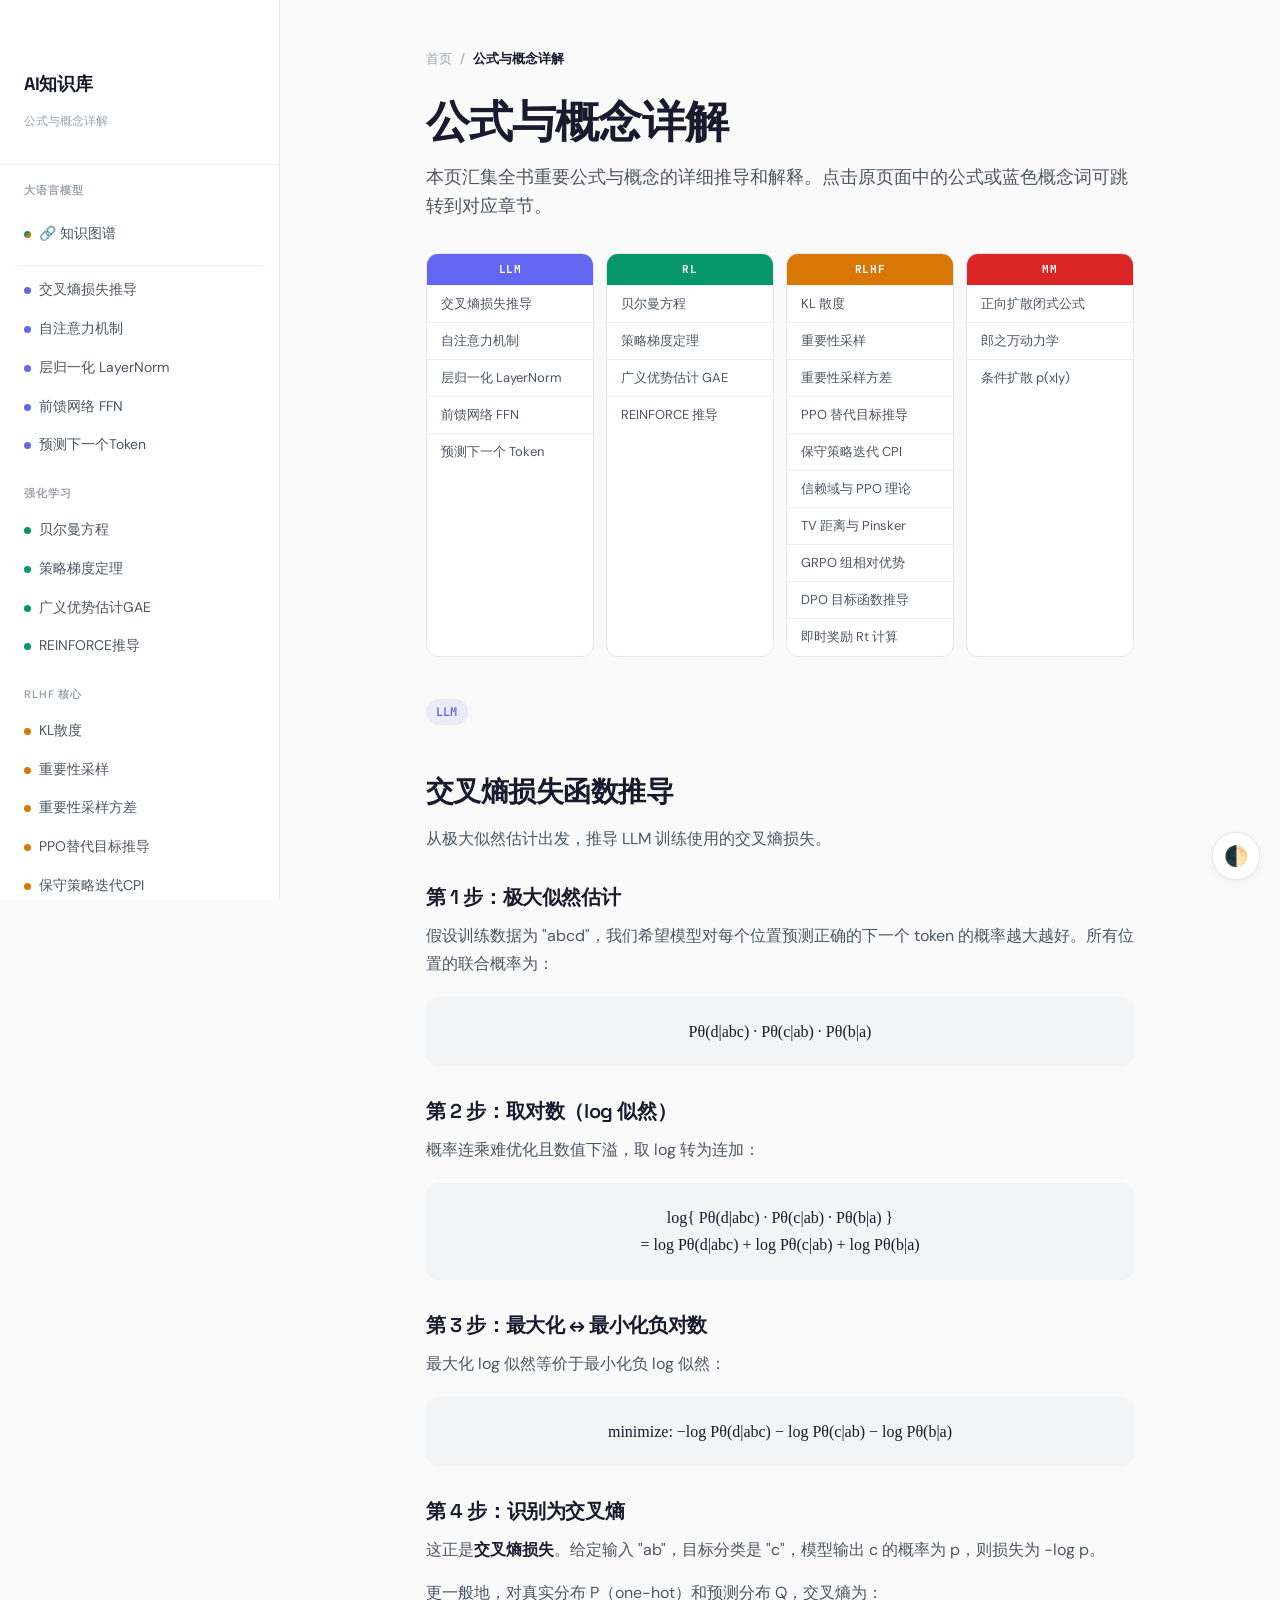
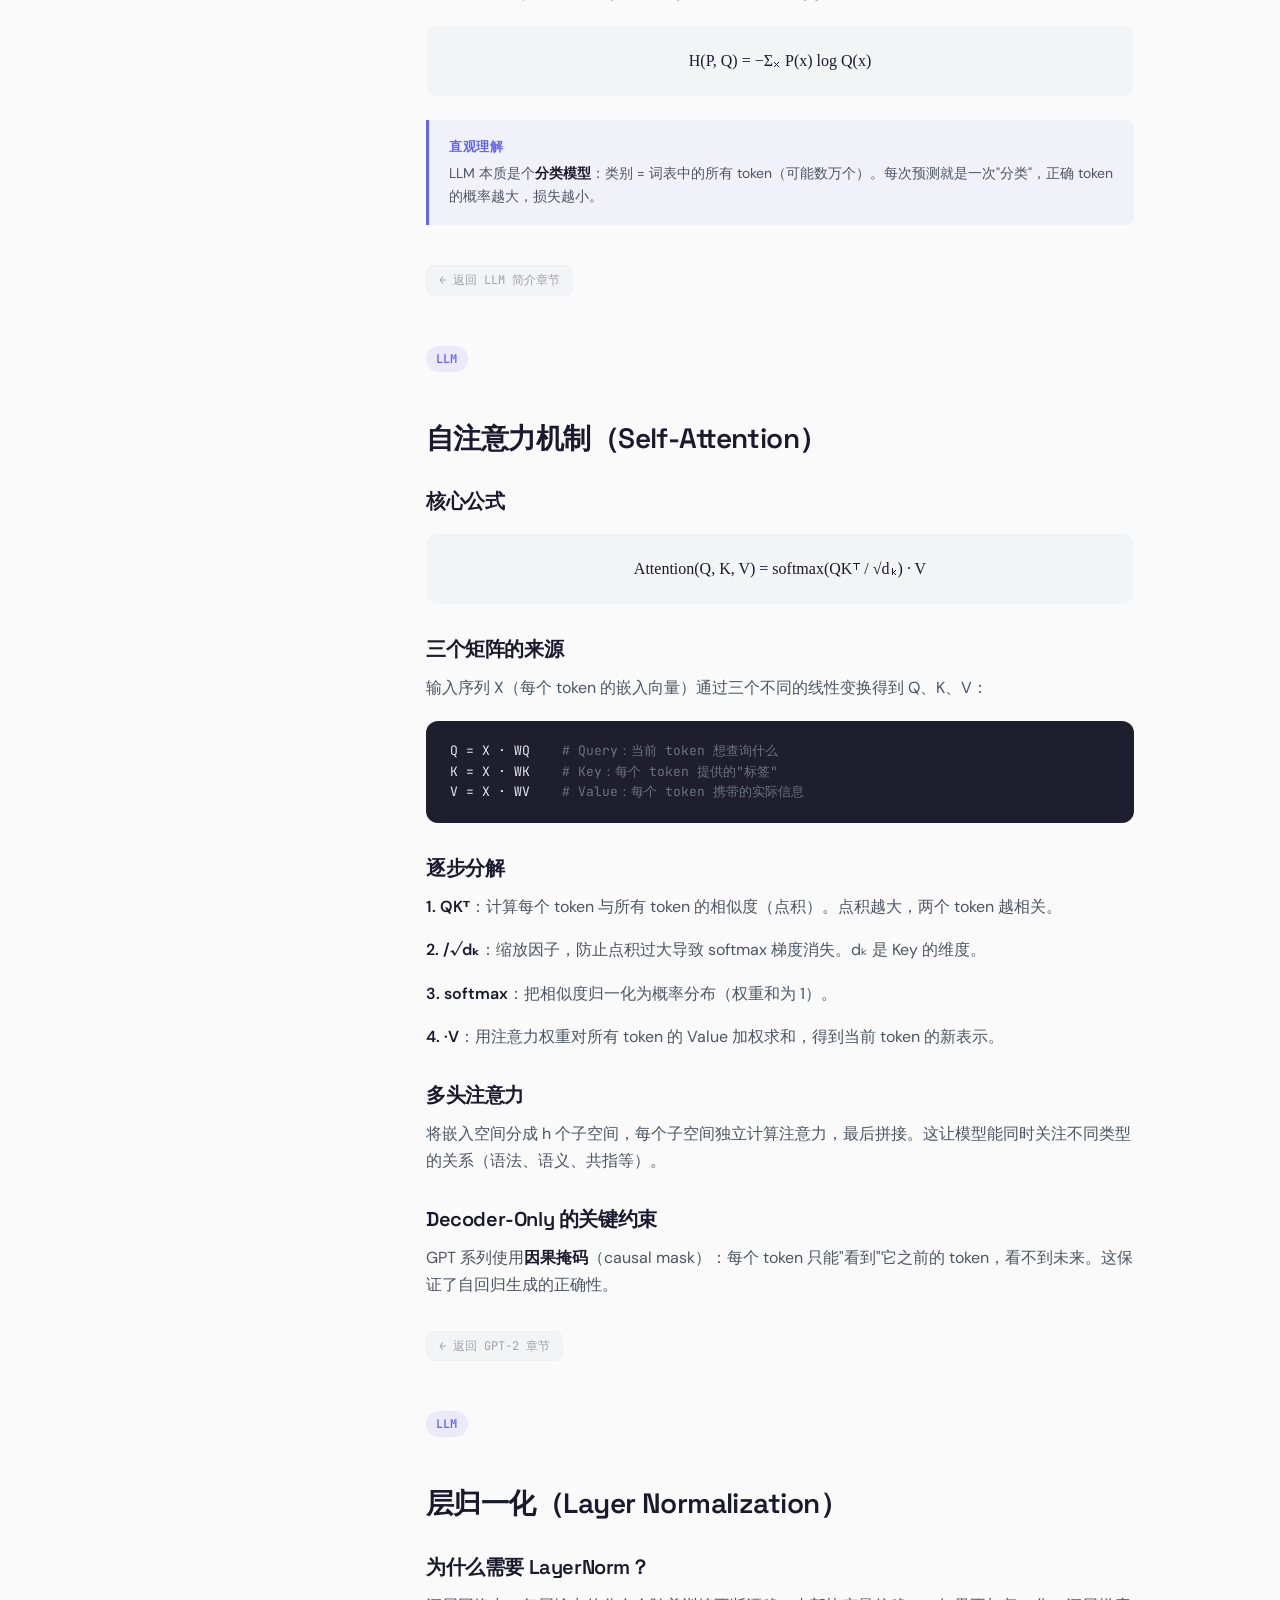
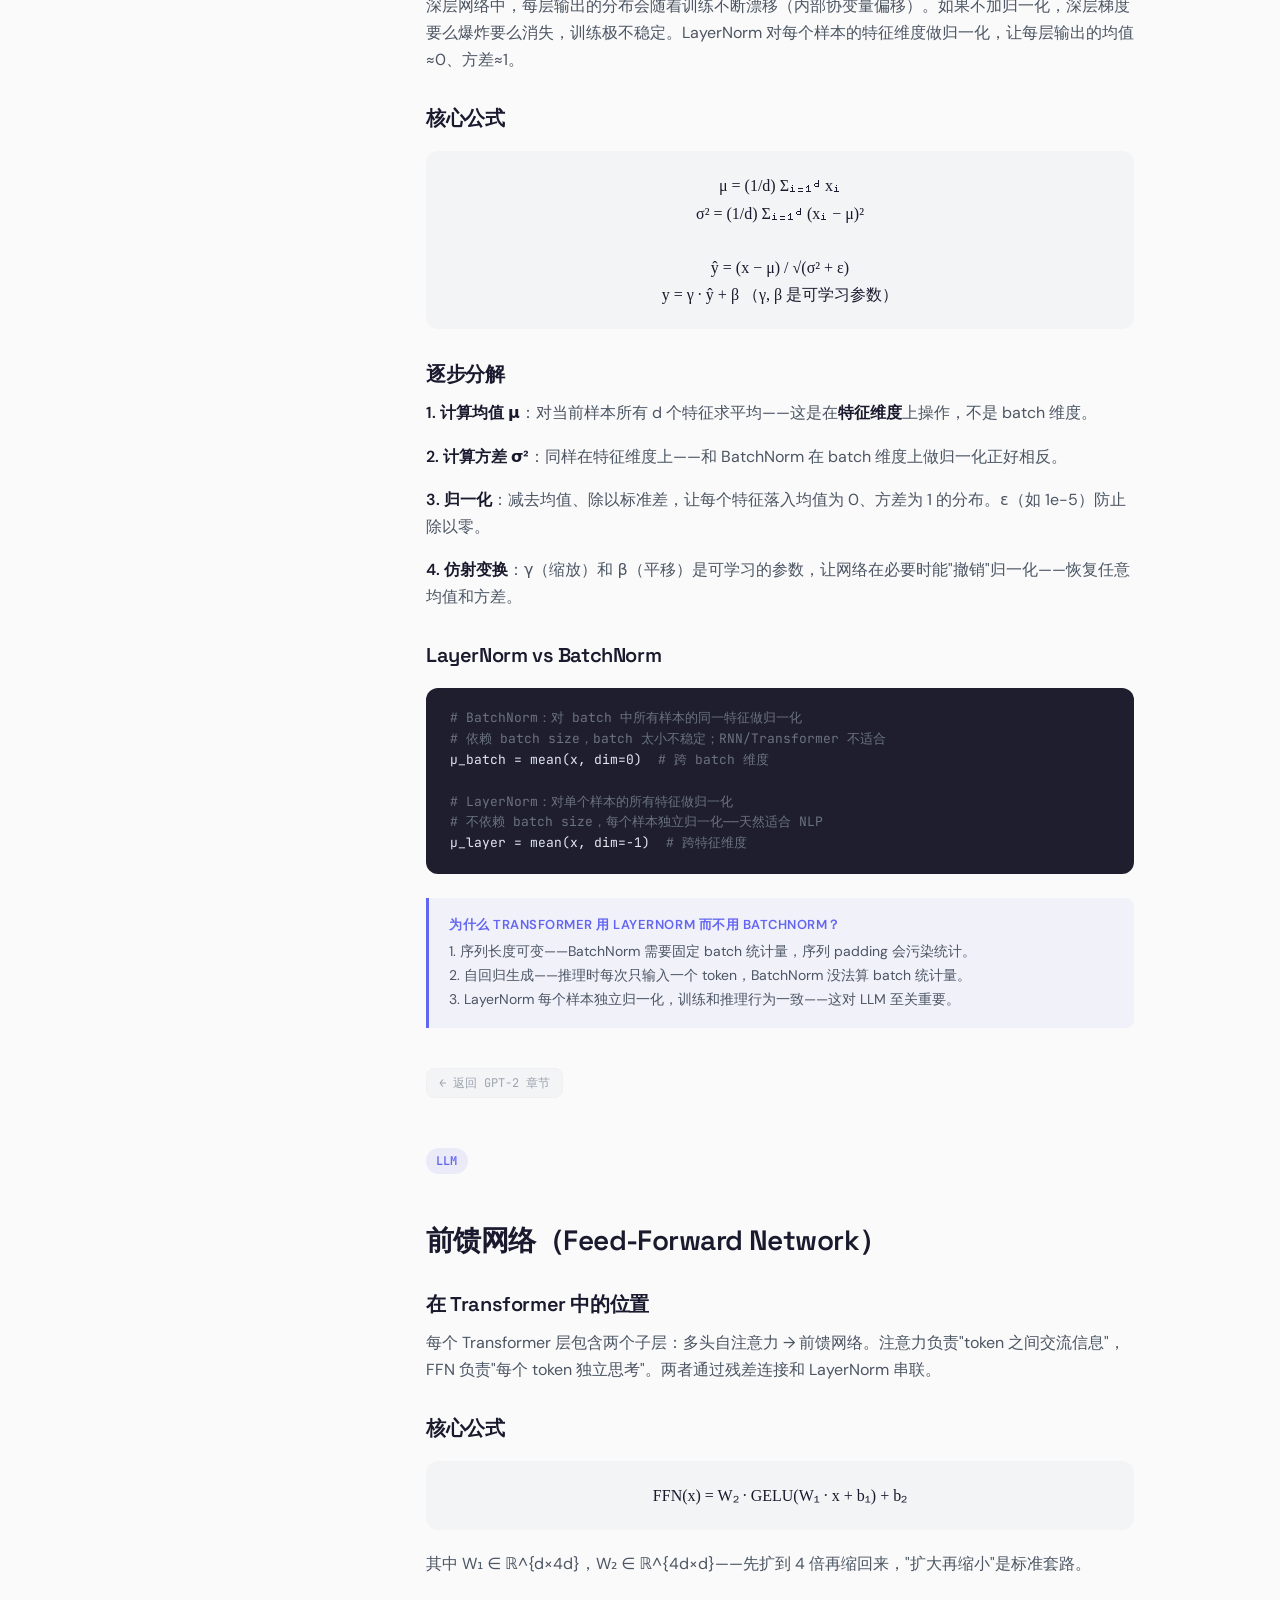
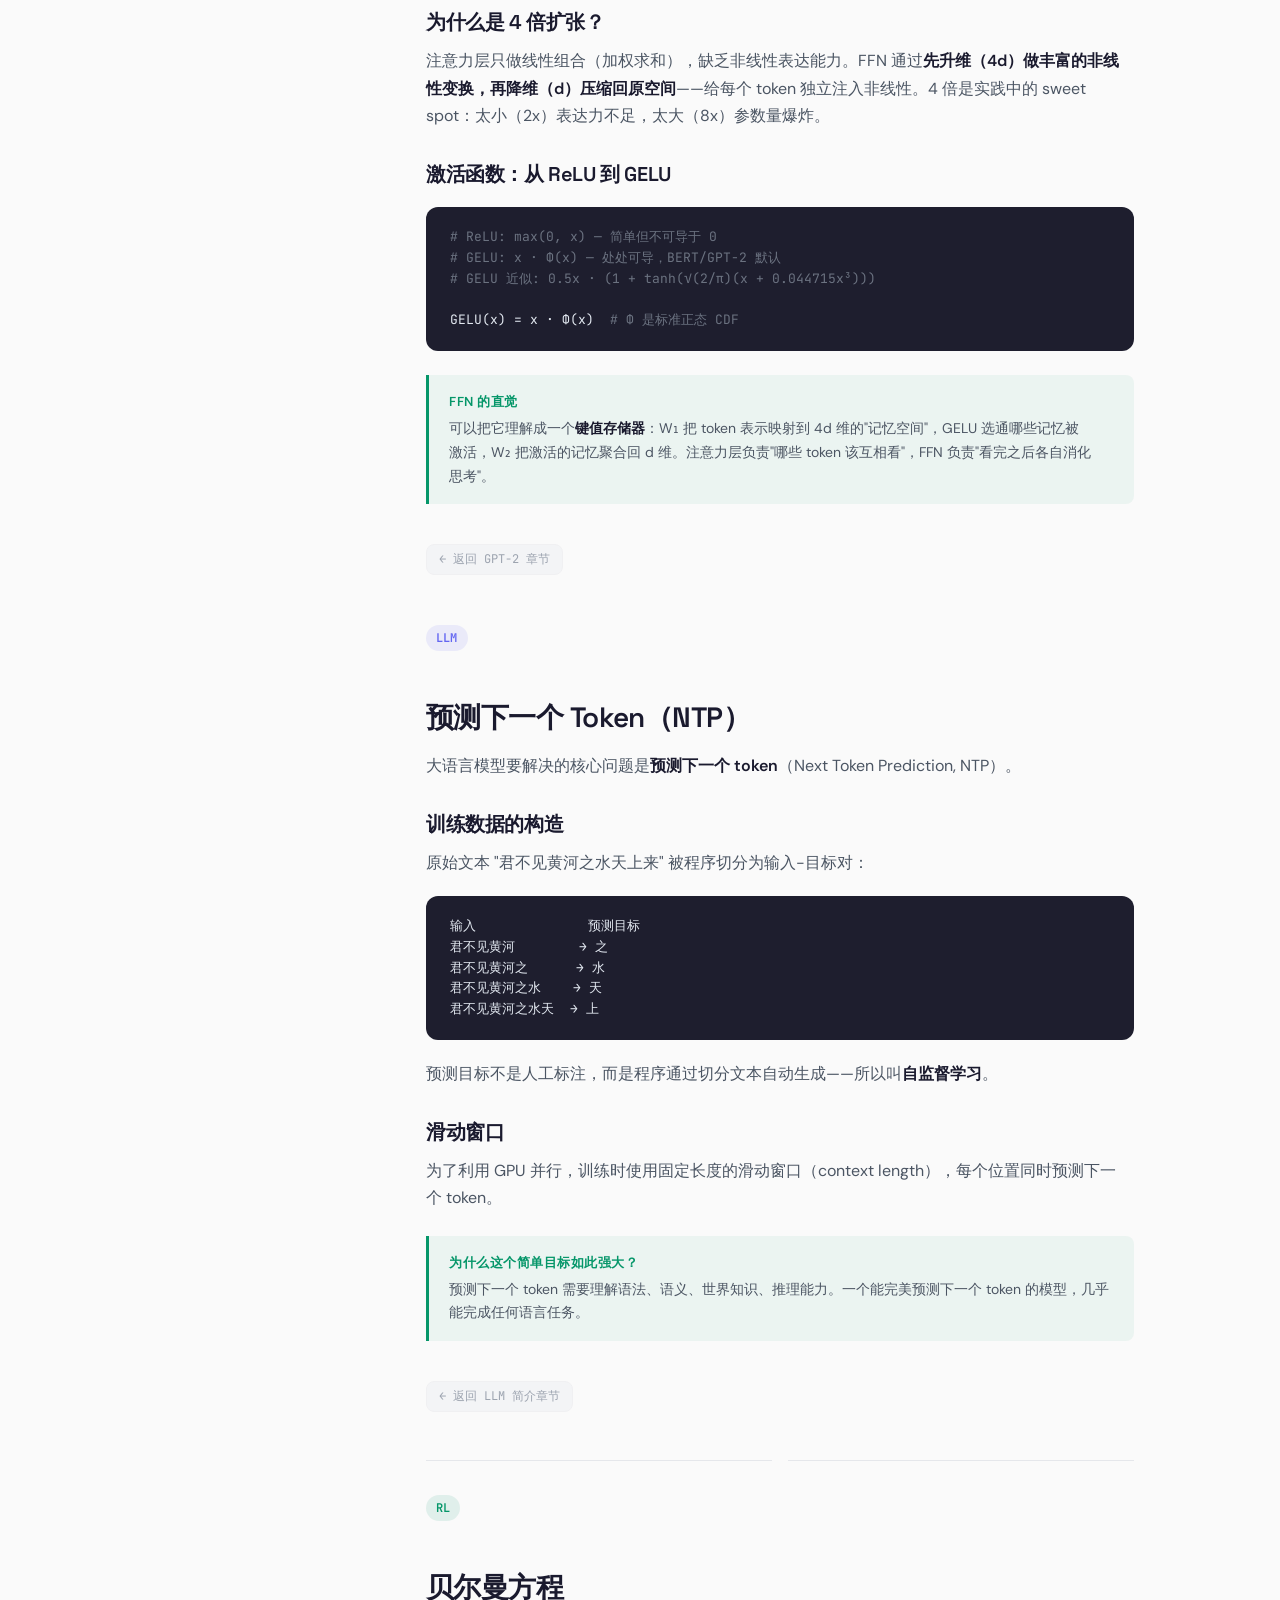
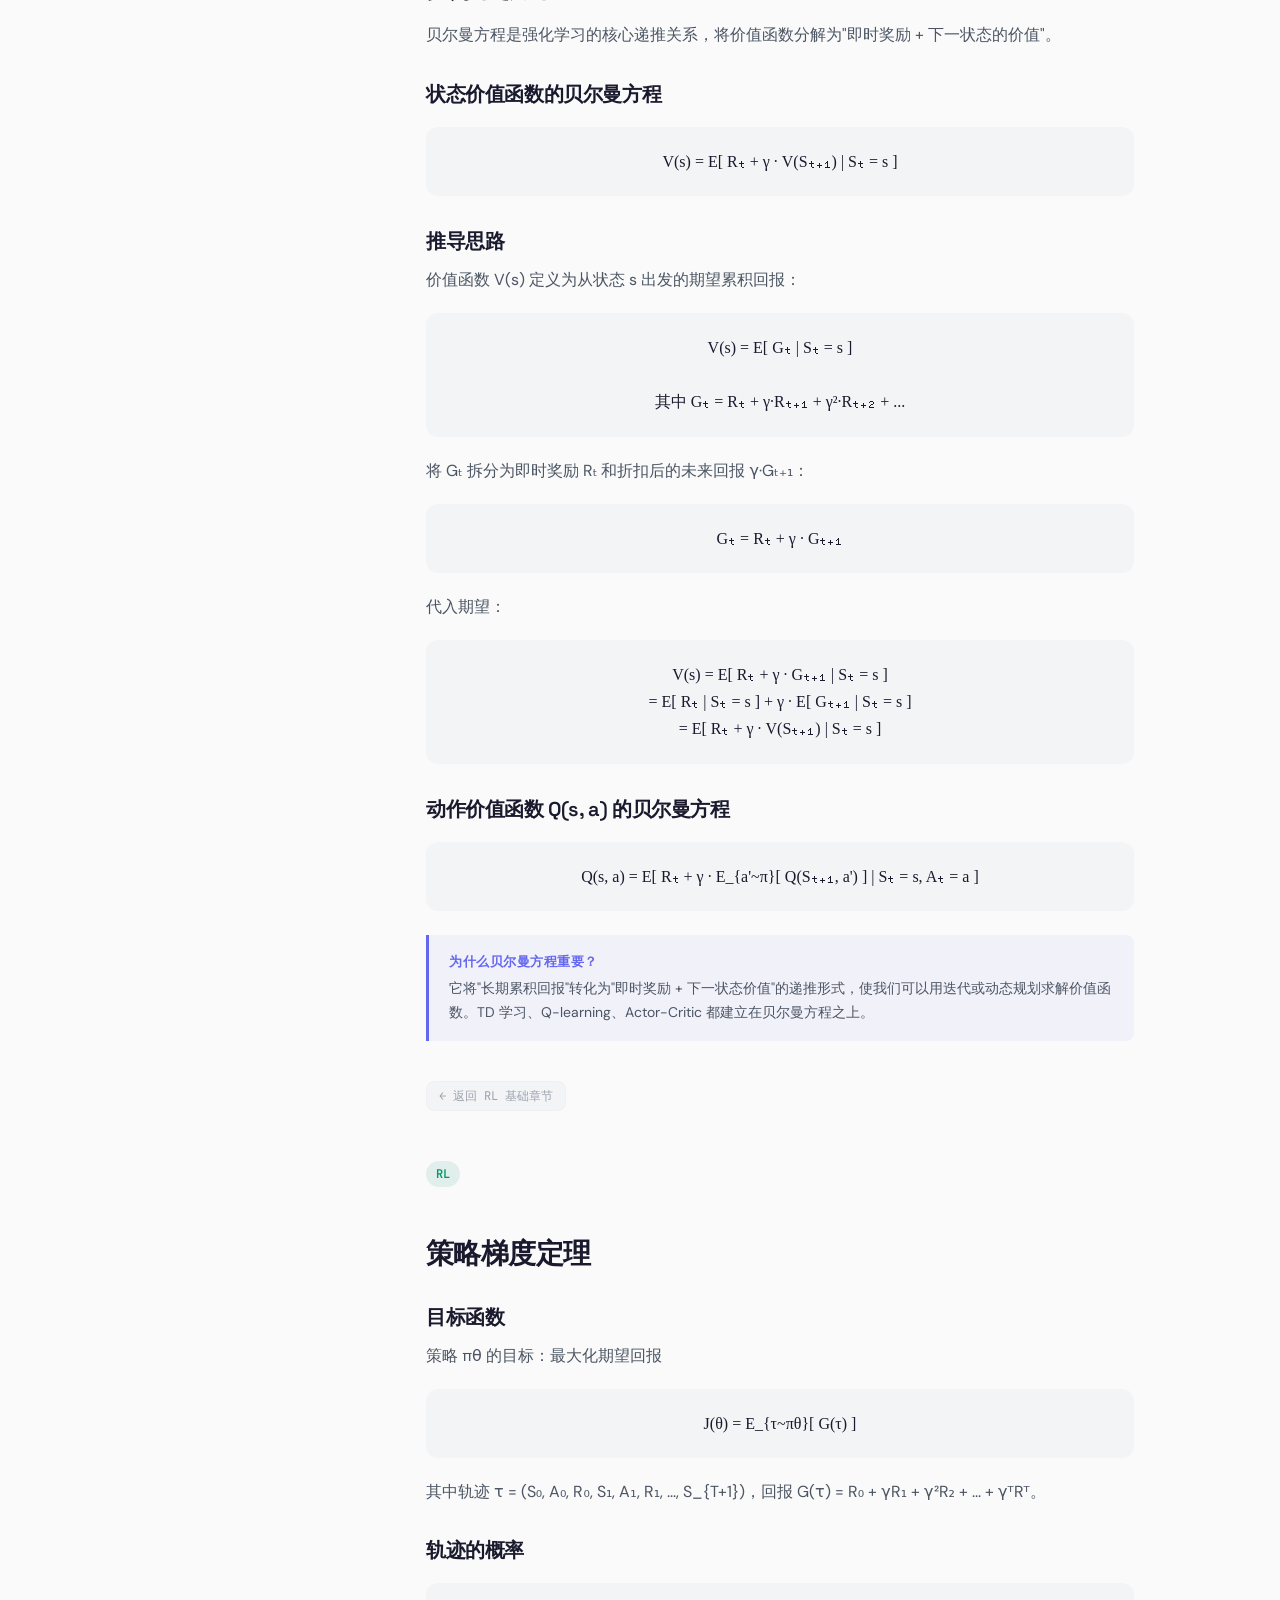
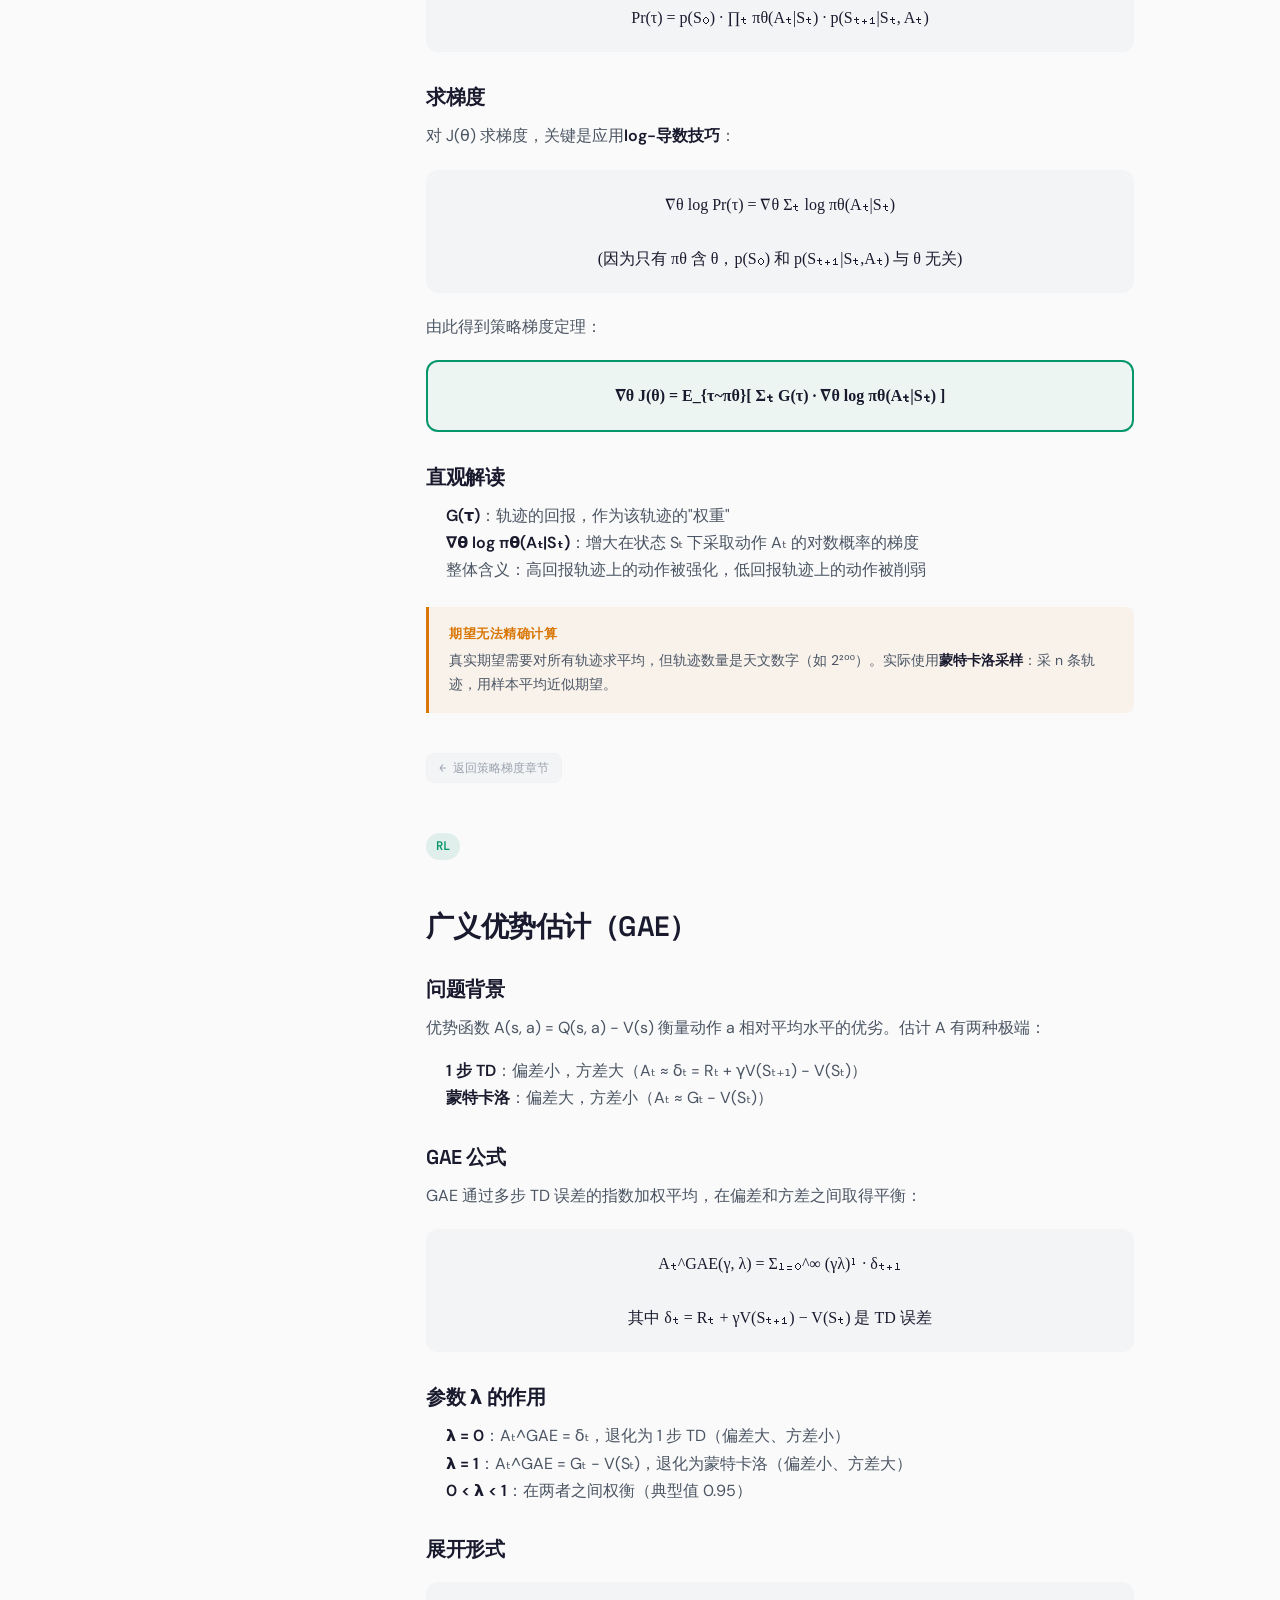
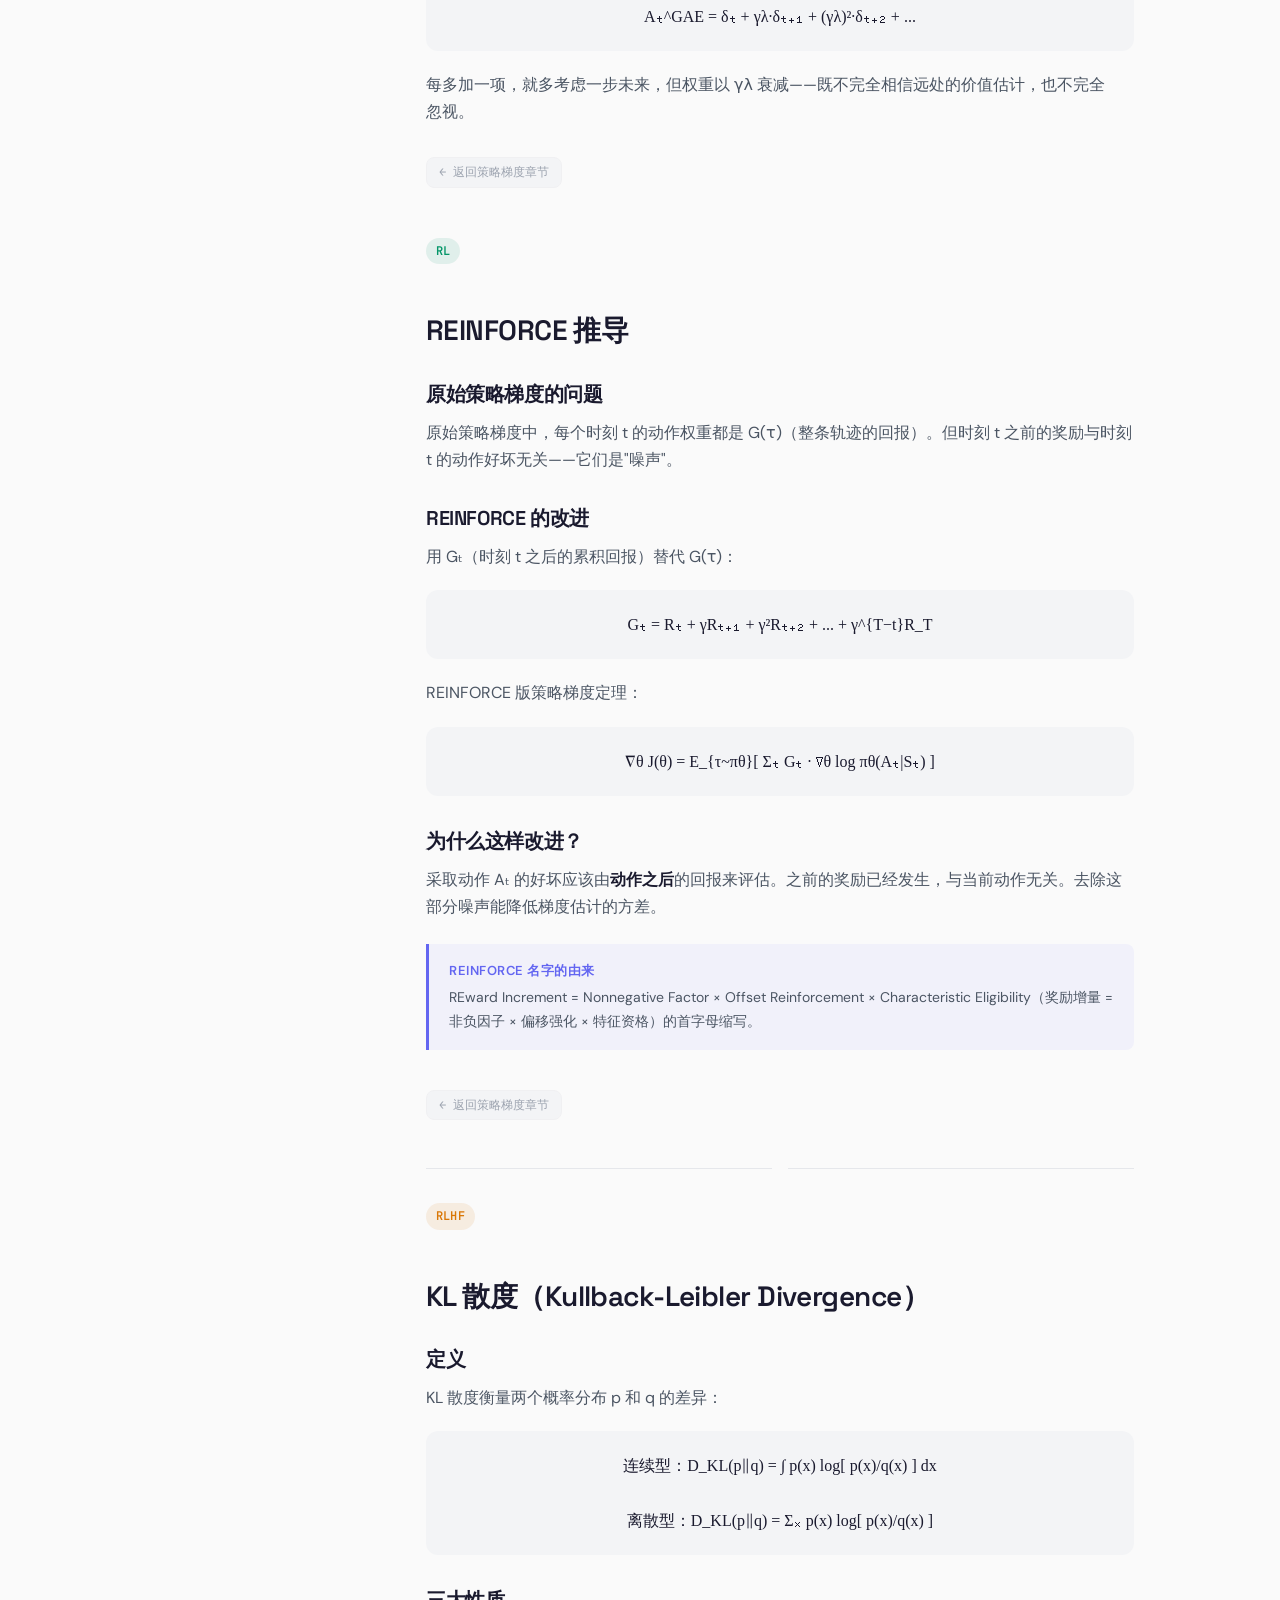
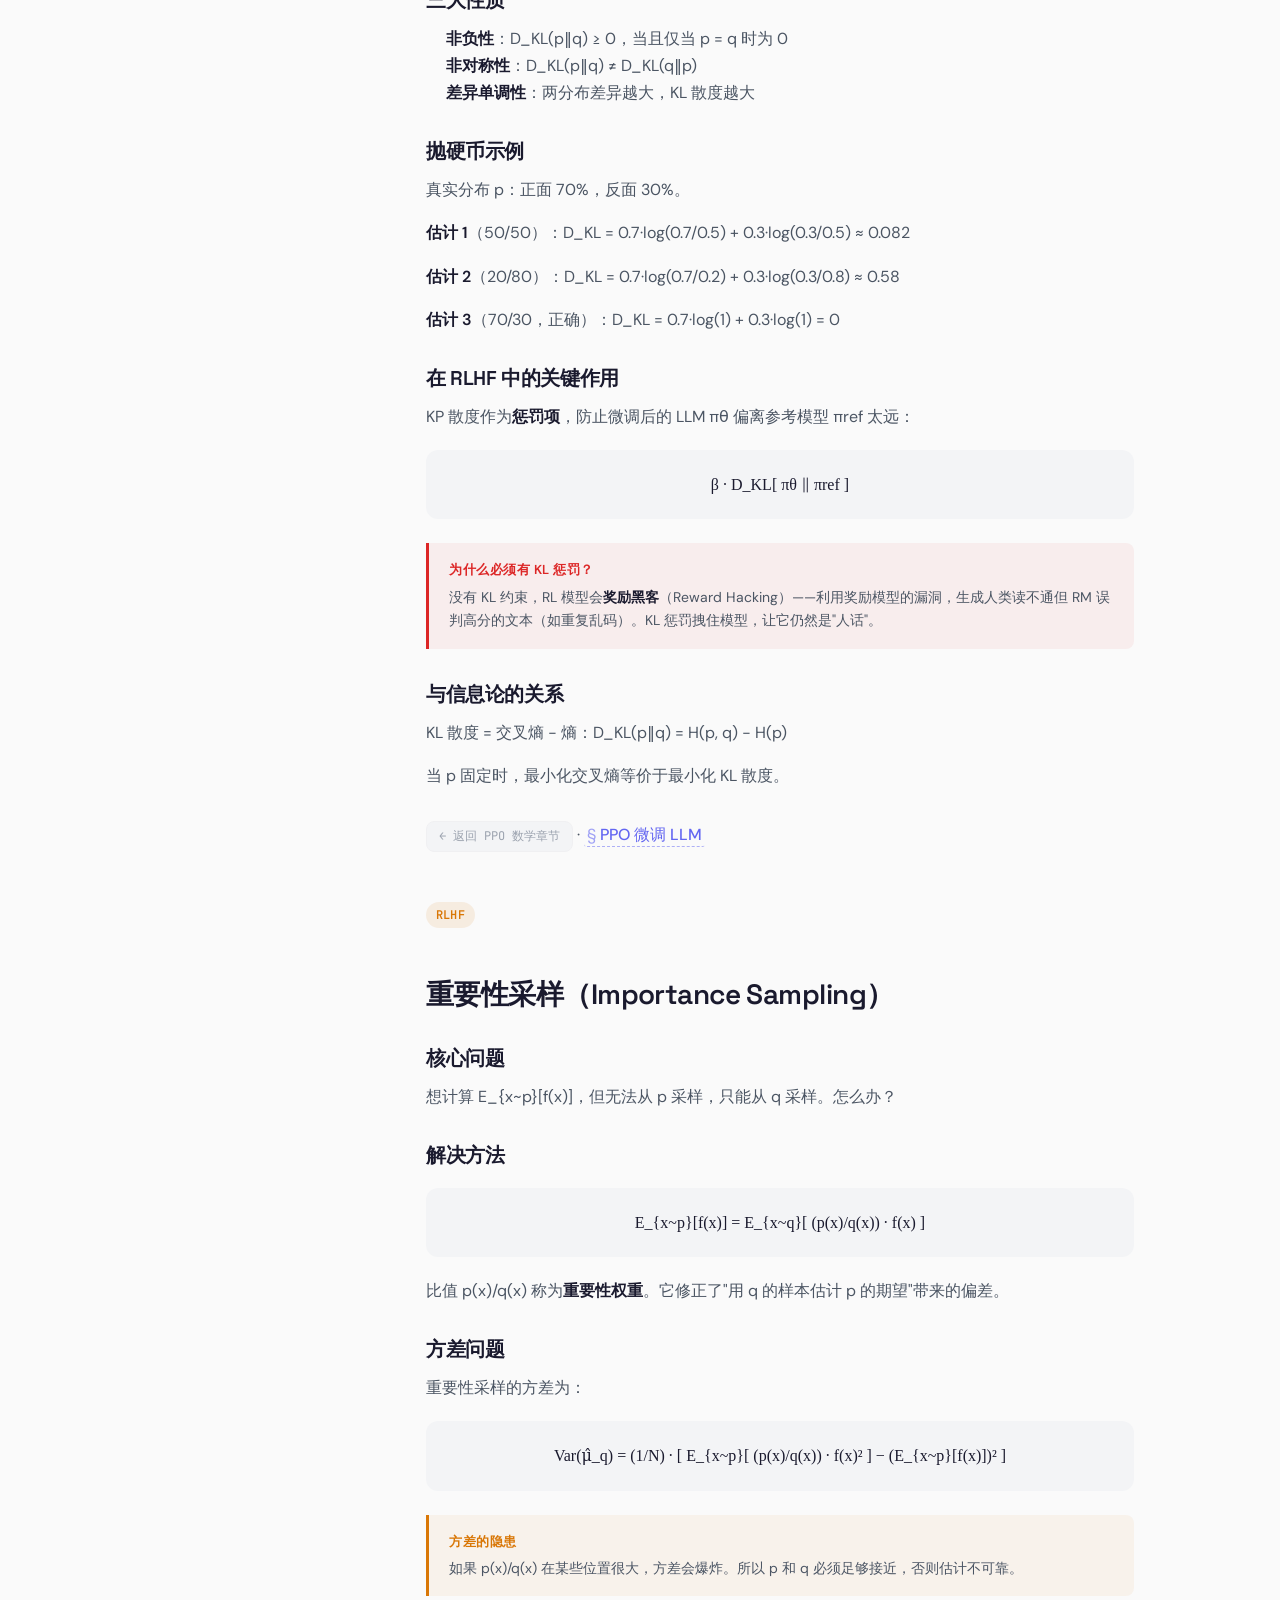
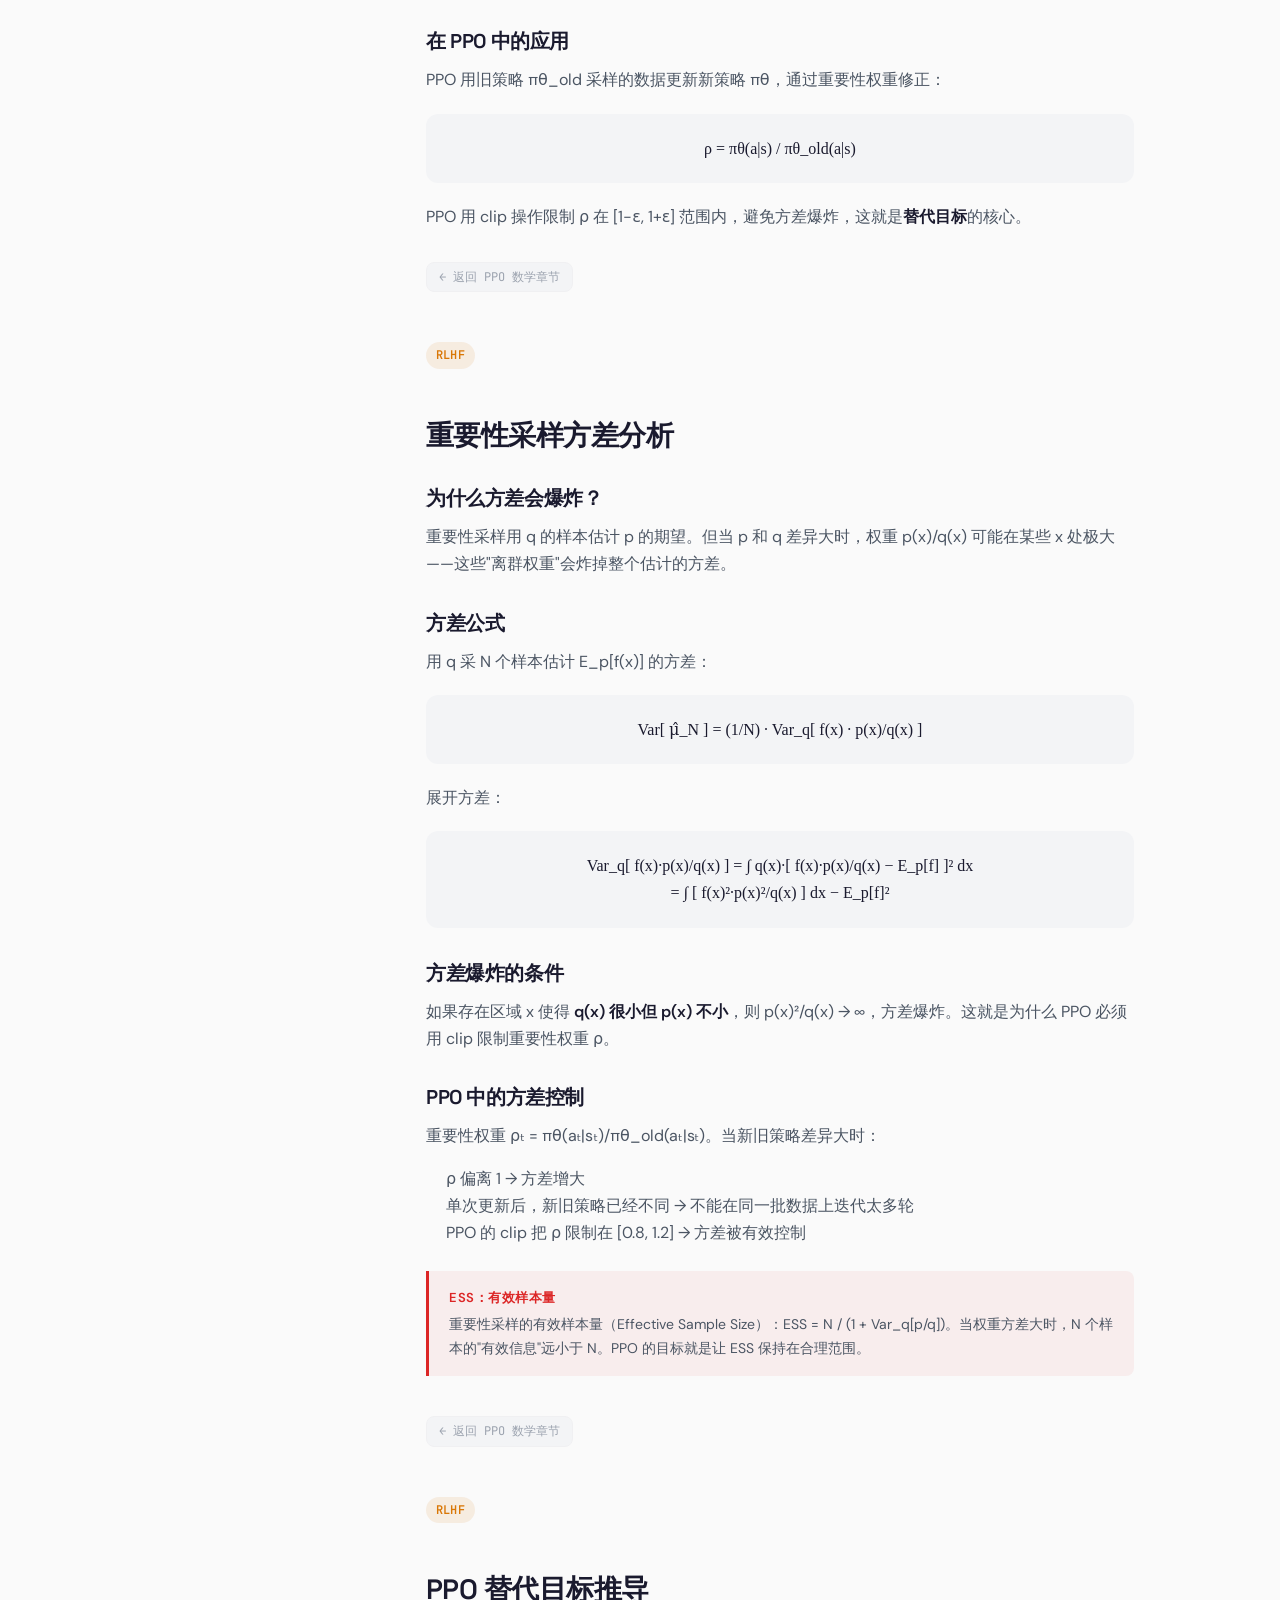
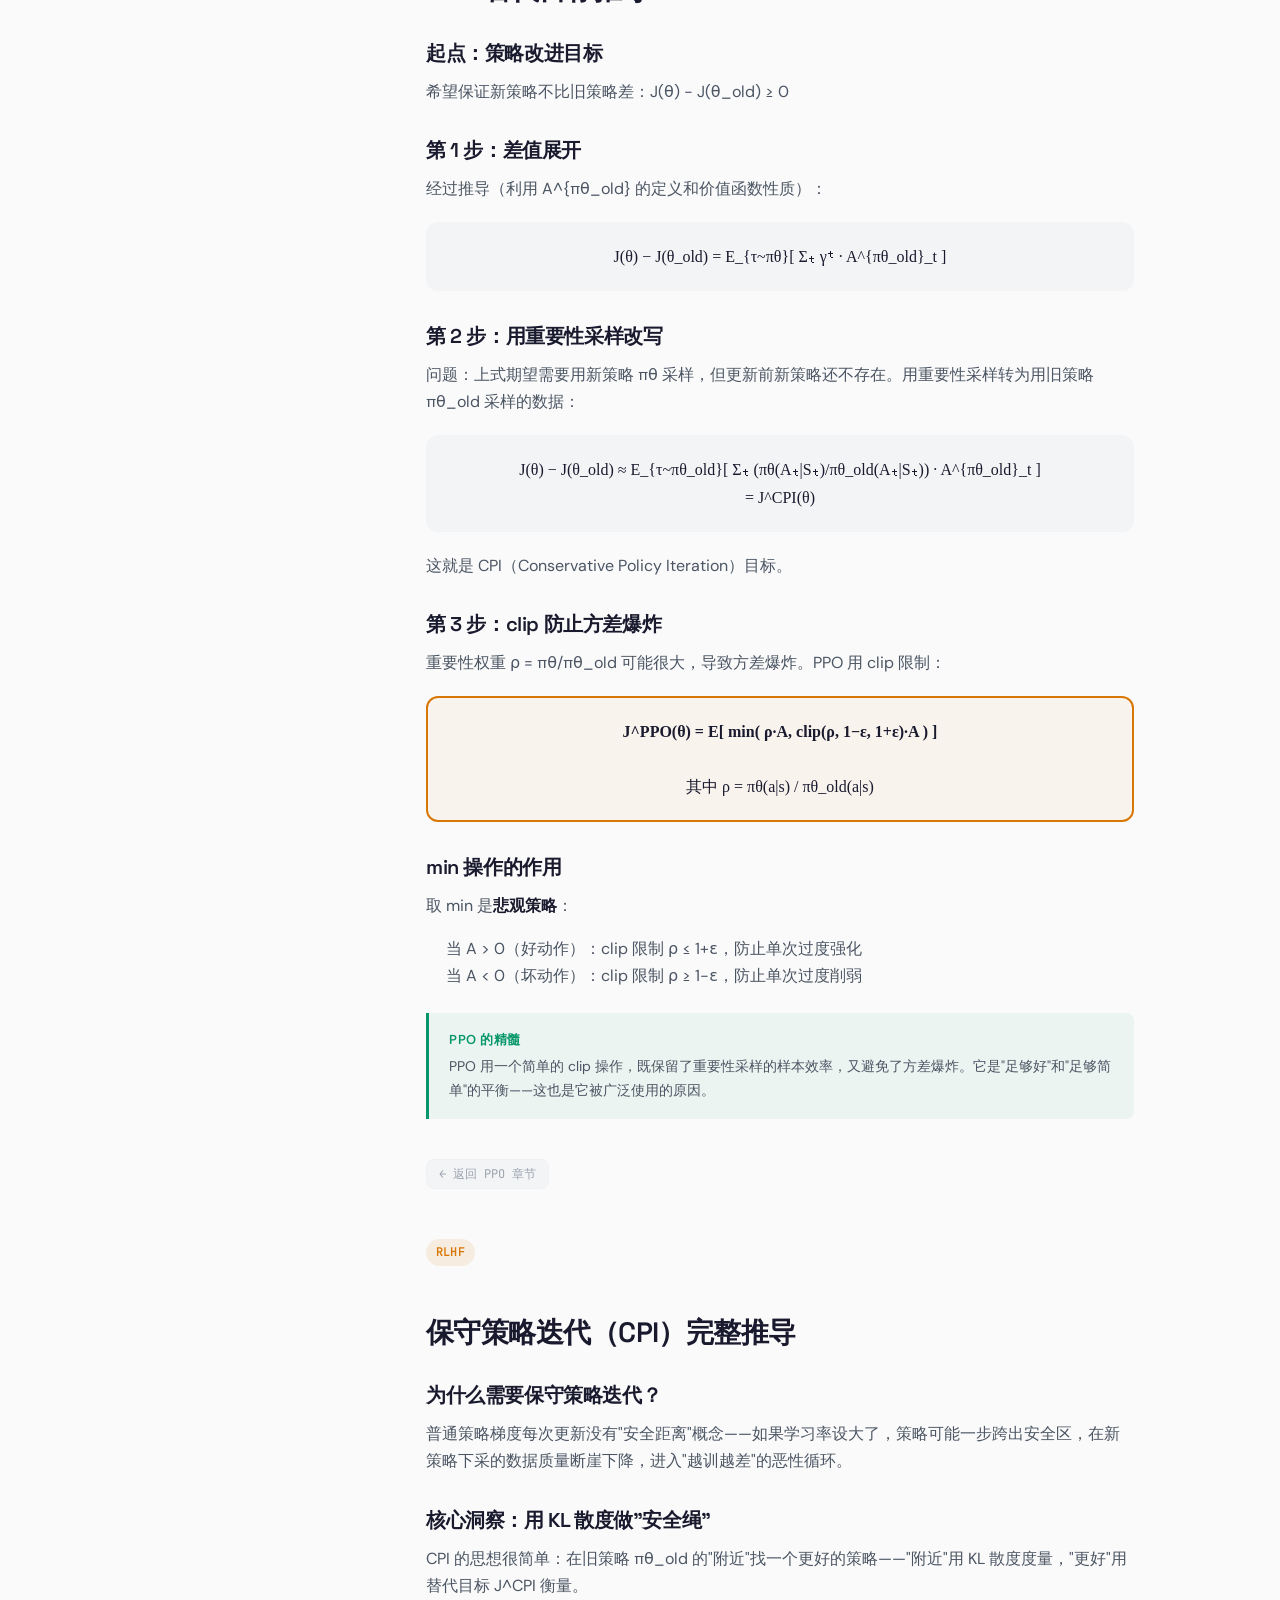
==== commit 67920ee3: "@ 全面重构 AI 学习站点 - 首页：五区布局 (Hero/Orient/Core/Reference/Close) - 合并"适合谁读"与"怎么读"为统一"阅读指引" - 所有子页面样式统一提取到" ====
--- a/derivations.html
+++ b/derivations.html
@@ -9,6 +9,18 @@
 <body>
 <button class="nav-toggle" onclick="document.querySelector('.sidebar').classList.toggle('open')">☰</button>
 
+<!-- 搜索覆盖层 -->
+<div id="search-overlay" class="search-overlay">
+  <div class="search-box">
+    <input type="text" id="search-input" class="search-input" placeholder="搜索概念、公式、章节... (Ctrl+K)" autocomplete="off">
+    <div id="search-results" class="search-results"></div>
+    <div class="search-hint">ESC 关闭 · ↑↓ 选择 · Enter 跳转</div>
+  </div>
+</div>
+
+<!-- 主题切换按钮 -->
+<button class="theme-toggle" id="theme-toggle" title="切换主题">🌓</button>
+
 <div class="shell">
 
 <aside class="sidebar">
@@ -19,8 +31,11 @@
   <nav class="sidebar-nav">
     <div class="sidebar-group">
       <div class="sidebar-group-title">大语言模型</div>
-      <a class="sidebar-link" href="#cross-entropy"><span class="dot" style="background:var(--c-llm)"></span>交叉熵损失推导</a>
+      <a class="sidebar-link" href="knowledge-graph.html" style="margin-top:8px"><span class="dot" style="background:linear-gradient(135deg,var(--c-llm),var(--c-rl),var(--c-rlhf),var(--c-mm))"></span>🔗 知识图谱</a>
+      <a class="sidebar-link" href="#cross-entropy" style="margin-top:12px;border-top:1px solid var(--border-soft);padding-top:12px"><span class="dot" style="background:var(--c-llm)"></span>交叉熵损失推导</a>
       <a class="sidebar-link" href="#self-attention"><span class="dot" style="background:var(--c-llm)"></span>自注意力机制</a>
+      <a class="sidebar-link" href="#layernorm"><span class="dot" style="background:var(--c-llm)"></span>层归一化 LayerNorm</a>
+      <a class="sidebar-link" href="#ffn"><span class="dot" style="background:var(--c-llm)"></span>前馈网络 FFN</a>
       <a class="sidebar-link" href="#next-token"><span class="dot" style="background:var(--c-llm)"></span>预测下一个Token</a>
     </div>
     <div class="sidebar-group">
@@ -34,7 +49,11 @@
       <div class="sidebar-group-title">RLHF 核心</div>
       <a class="sidebar-link" href="#kl-divergence"><span class="dot" style="background:var(--c-rlhf)"></span>KL散度</a>
       <a class="sidebar-link" href="#importance-sampling"><span class="dot" style="background:var(--c-rlhf)"></span>重要性采样</a>
+      <a class="sidebar-link" href="#is-variance"><span class="dot" style="background:var(--c-rlhf)"></span>重要性采样方差</a>
       <a class="sidebar-link" href="#ppo-surrogate"><span class="dot" style="background:var(--c-rlhf)"></span>PPO替代目标推导</a>
+      <a class="sidebar-link" href="#cpi-derive"><span class="dot" style="background:var(--c-rlhf)"></span>保守策略迭代CPI</a>
+      <a class="sidebar-link" href="#trust-region"><span class="dot" style="background:var(--c-rlhf)"></span>信赖域与PPO理论</a>
+      <a class="sidebar-link" href="#tv-pinsker"><span class="dot" style="background:var(--c-rlhf)"></span>TV距离与Pinsker</a>
       <a class="sidebar-link" href="#grpo-advantage"><span class="dot" style="background:var(--c-rlhf)"></span>GRPO组相对优势</a>
       <a class="sidebar-link" href="#dpo-derive"><span class="dot" style="background:var(--c-rlhf)"></span>DPO目标函数推导</a>
       <a class="sidebar-link" href="#reward-rt"><span class="dot" style="background:var(--c-rlhf)"></span>即时奖励Rt计算</a>
@@ -48,6 +67,7 @@
   </nav>
   <div class="sidebar-footer">
     <a href="index.html" style="color:var(--ink-3)">← 返回首页</a>
+    <span style="font-size:11px;color:var(--ink-3);opacity:0.6;float:right;margin-top:2px">Ctrl+K 搜索</span>
   </div>
 </aside>
 
@@ -61,9 +81,47 @@
   <h1>公式与概念详解</h1>
   <p class="lead">本页汇集全书重要公式与概念的详细推导和解释。点击原页面中的公式或蓝色概念词可跳转到对应章节。</p>
 
+  <!-- ====== 快速索引 ====== -->
+  <div class="deriv-index fade-in fade-in-delay-1">
+    <div class="deriv-index-col">
+      <div class="deriv-index-head" style="background:var(--c-llm)">LLM</div>
+      <a href="#cross-entropy">交叉熵损失推导</a>
+      <a href="#self-attention">自注意力机制</a>
+      <a href="#layernorm">层归一化 LayerNorm</a>
+      <a href="#ffn">前馈网络 FFN</a>
+      <a href="#next-token">预测下一个 Token</a>
+    </div>
+    <div class="deriv-index-col">
+      <div class="deriv-index-head" style="background:var(--c-rl)">RL</div>
+      <a href="#bellman">贝尔曼方程</a>
+      <a href="#policy-gradient-thm">策略梯度定理</a>
+      <a href="#gae">广义优势估计 GAE</a>
+      <a href="#reinforce-derive">REINFORCE 推导</a>
+    </div>
+    <div class="deriv-index-col">
+      <div class="deriv-index-head" style="background:var(--c-rlhf)">RLHF</div>
+      <a href="#kl-divergence">KL 散度</a>
+      <a href="#importance-sampling">重要性采样</a>
+      <a href="#is-variance">重要性采样方差</a>
+      <a href="#ppo-surrogate">PPO 替代目标推导</a>
+      <a href="#cpi-derive">保守策略迭代 CPI</a>
+      <a href="#trust-region">信赖域与 PPO 理论</a>
+      <a href="#tv-pinsker">TV 距离与 Pinsker</a>
+      <a href="#grpo-advantage">GRPO 组相对优势</a>
+      <a href="#dpo-derive">DPO 目标函数推导</a>
+      <a href="#reward-rt">即时奖励 Rt 计算</a>
+    </div>
+    <div class="deriv-index-col">
+      <div class="deriv-index-head" style="background:var(--c-mm)">MM</div>
+      <a href="#diffusion-forward">正向扩散闭式公式</a>
+      <a href="#langevin">郎之万动力学</a>
+      <a href="#cond-diffusion-derive">条件扩散 p(x|y)</a>
+    </div>
+  </div>
+
   <!-- ========== LLM ========== -->
 
-  <section class="section" id="cross-entropy">
+  <section class="section fade-in" id="cross-entropy">
     <span class="tag tag-llm">LLM</span>
     <h2>交叉熵损失函数推导</h2>
     <p>从极大似然估计出发，推导 LLM 训练使用的交叉熵损失。</p>
@@ -90,10 +148,10 @@
       <p>LLM 本质是个<strong>分类模型</strong>：类别 = 词表中的所有 token（可能数万个）。每次预测就是一次"分类"，正确 token 的概率越大，损失越小。</p>
     </div>
 
-    <p><a href="llm.html#llm-intro" class="concept-link">← 返回 LLM 简介章节</a></p>
-  </section>
-
-  <section class="section" id="self-attention">
+    <p><a href="llm.html#llm-intro" class="deriv-back">← 返回 LLM 简介章节</a></p>
+  </section>
+
+  <section class="section fade-in" id="self-attention">
     <span class="tag tag-llm">LLM</span>
     <h2>自注意力机制（Self-Attention）</h2>
 
@@ -118,10 +176,74 @@
     <h3>Decoder-Only 的关键约束</h3>
     <p>GPT 系列使用<strong>因果掩码</strong>（causal mask）：每个 token 只能"看到"它之前的 token，看不到未来。这保证了自回归生成的正确性。</p>
 
-    <p><a href="llm.html#gpt2" class="concept-link">← 返回 GPT-2 章节</a></p>
-  </section>
-
-  <section class="section" id="next-token">
+    <p><a href="llm.html#gpt2" class="deriv-back">← 返回 GPT-2 章节</a></p>
+  </section>
+
+  <section class="section fade-in" id="layernorm">
+    <span class="tag tag-llm">LLM</span>
+    <h2>层归一化（Layer Normalization）</h2>
+
+    <h3>为什么需要 LayerNorm？</h3>
+    <p>深层网络中，每层输出的分布会随着训练不断漂移（内部协变量偏移）。如果不加归一化，深层梯度要么爆炸要么消失，训练极不稳定。LayerNorm 对每个样本的特征维度做归一化，让每层输出的均值≈0、方差≈1。</p>
+
+    <h3>核心公式</h3>
+    <div class="math-block">μ = (1/d) Σᵢ₌₁ᵈ xᵢ<br>σ² = (1/d) Σᵢ₌₁ᵈ (xᵢ − μ)²<br><br>ŷ = (x − μ) / √(σ² + ε)<br>y = γ · ŷ + β  （γ, β 是可学习参数）</div>
+
+    <h3>逐步分解</h3>
+    <p><strong>1. 计算均值 μ</strong>：对当前样本所有 d 个特征求平均——这是在<strong>特征维度</strong>上操作，不是 batch 维度。</p>
+    <p><strong>2. 计算方差 σ²</strong>：同样在特征维度上——和 BatchNorm 在 batch 维度上做归一化正好相反。</p>
+    <p><strong>3. 归一化</strong>：减去均值、除以标准差，让每个特征落入均值为 0、方差为 1 的分布。ε（如 1e-5）防止除以零。</p>
+    <p><strong>4. 仿射变换</strong>：γ（缩放）和 β（平移）是可学习的参数，让网络在必要时能"撤销"归一化——恢复任意均值和方差。</p>
+
+    <h3>LayerNorm vs BatchNorm</h3>
+    <div class="code-block"><pre><span class="comment"># BatchNorm：对 batch 中所有样本的同一特征做归一化</span>
+<span class="comment"># 依赖 batch size，batch 太小不稳定；RNN/Transformer 不适合</span>
+μ_batch = mean(x, dim=0)  <span class="comment"># 跨 batch 维度</span>
+
+<span class="comment"># LayerNorm：对单个样本的所有特征做归一化</span>
+<span class="comment"># 不依赖 batch size，每个样本独立归一化——天然适合 NLP</span>
+μ_layer = mean(x, dim=-1)  <span class="comment"># 跨特征维度</span></pre></div>
+
+    <div class="callout callout-info">
+      <div class="callout-title">为什么 Transformer 用 LayerNorm 而不用 BatchNorm？</div>
+      <p>1. 序列长度可变——BatchNorm 需要固定 batch 统计量，序列 padding 会污染统计。<br>
+      2. 自回归生成——推理时每次只输入一个 token，BatchNorm 没法算 batch 统计量。<br>
+      3. LayerNorm 每个样本独立归一化，训练和推理行为一致——这对 LLM 至关重要。</p>
+    </div>
+
+    <p><a href="llm.html#gpt2" class="deriv-back">← 返回 GPT-2 章节</a></p>
+  </section>
+
+  <section class="section fade-in" id="ffn">
+    <span class="tag tag-llm">LLM</span>
+    <h2>前馈网络（Feed-Forward Network）</h2>
+
+    <h3>在 Transformer 中的位置</h3>
+    <p>每个 Transformer 层包含两个子层：多头自注意力 → 前馈网络。注意力负责"token 之间交流信息"，FFN 负责"每个 token 独立思考"。两者通过残差连接和 LayerNorm 串联。</p>
+
+    <h3>核心公式</h3>
+    <div class="math-block">FFN(x) = W₂ · GELU(W₁ · x + b₁) + b₂</div>
+    <p>其中 W₁ ∈ ℝ^{d×4d}，W₂ ∈ ℝ^{4d×d}——先扩到 4 倍再缩回来，"扩大再缩小"是标准套路。</p>
+
+    <h3>为什么是 4 倍扩张？</h3>
+    <p>注意力层只做线性组合（加权求和），缺乏非线性表达能力。FFN 通过<strong>先升维（4d）做丰富的非线性变换，再降维（d）压缩回原空间</strong>——给每个 token 独立注入非线性。4 倍是实践中的 sweet spot：太小（2x）表达力不足，太大（8x）参数量爆炸。</p>
+
+    <h3>激活函数：从 ReLU 到 GELU</h3>
+    <div class="code-block"><pre><span class="comment"># ReLU: max(0, x) — 简单但不可导于 0</span>
+<span class="comment"># GELU: x · Φ(x) — 处处可导，BERT/GPT-2 默认</span>
+<span class="comment"># GELU 近似: 0.5x · (1 + tanh(√(2/π)(x + 0.044715x³)))</span>
+
+GELU(x) = x · Φ(x)  <span class="comment"># Φ 是标准正态 CDF</span></pre></div>
+
+    <div class="callout callout-tip">
+      <div class="callout-title">FFN 的直觉</div>
+      <p>可以把它理解成一个<strong>键值存储器</strong>：W₁ 把 token 表示映射到 4d 维的"记忆空间"，GELU 选通哪些记忆被激活，W₂ 把激活的记忆聚合回 d 维。注意力层负责"哪些 token 该互相看"，FFN 负责"看完之后各自消化思考"。</p>
+    </div>
+
+    <p><a href="llm.html#gpt2" class="deriv-back">← 返回 GPT-2 章节</a></p>
+  </section>
+
+  <section class="section fade-in" id="next-token">
     <span class="tag tag-llm">LLM</span>
     <h2>预测下一个 Token（NTP）</h2>
 
@@ -145,12 +267,13 @@
       <p>预测下一个 token 需要理解语法、语义、世界知识、推理能力。一个能完美预测下一个 token 的模型，几乎能完成任何语言任务。</p>
     </div>
 
-    <p><a href="llm.html#llm-intro" class="concept-link">← 返回 LLM 简介章节</a></p>
+    <p><a href="llm.html#llm-intro" class="deriv-back">← 返回 LLM 简介章节</a></p>
   </section>
 
   <!-- ========== RL ========== -->
-
-  <section class="section" id="bellman">
+  <div class="chapter-sep"></div>
+
+  <section class="section fade-in" id="bellman">
     <span class="tag tag-rl">RL</span>
     <h2>贝尔曼方程</h2>
 
@@ -177,10 +300,10 @@
       <p>它将"长期累积回报"转化为"即时奖励 + 下一状态价值"的递推形式，使我们可以用迭代或动态规划求解价值函数。TD 学习、Q-learning、Actor-Critic 都建立在贝尔曼方程之上。</p>
     </div>
 
-    <p><a href="rl.html#rl-intro" class="concept-link">← 返回 RL 基础章节</a></p>
-  </section>
-
-  <section class="section" id="policy-gradient-thm">
+    <p><a href="rl.html#rl-intro" class="deriv-back">← 返回 RL 基础章节</a></p>
+  </section>
+
+  <section class="section fade-in" id="policy-gradient-thm">
     <span class="tag tag-rl">RL</span>
     <h2>策略梯度定理</h2>
 
@@ -214,10 +337,10 @@
       <p>真实期望需要对所有轨迹求平均，但轨迹数量是天文数字（如 2²⁰⁰）。实际使用<strong>蒙特卡洛采样</strong>：采 n 条轨迹，用样本平均近似期望。</p>
     </div>
 
-    <p><a href="rl.html#policy-gradient" class="concept-link">← 返回策略梯度章节</a></p>
-  </section>
-
-  <section class="section" id="gae">
+    <p><a href="rl.html#policy-gradient" class="deriv-back">← 返回策略梯度章节</a></p>
+  </section>
+
+  <section class="section fade-in" id="gae">
     <span class="tag tag-rl">RL</span>
     <h2>广义优势估计（GAE）</h2>
 
@@ -244,10 +367,10 @@
 
     <p>每多加一项，就多考虑一步未来，但权重以 γλ 衰减——既不完全相信远处的价值估计，也不完全忽视。</p>
 
-    <p><a href="rl.html#policy-gradient" class="concept-link">← 返回策略梯度章节</a></p>
-  </section>
-
-  <section class="section" id="reinforce-derive">
+    <p><a href="rl.html#policy-gradient" class="deriv-back">← 返回策略梯度章节</a></p>
+  </section>
+
+  <section class="section fade-in" id="reinforce-derive">
     <span class="tag tag-rl">RL</span>
     <h2>REINFORCE 推导</h2>
 
@@ -269,12 +392,13 @@
       <p>REward Increment = Nonnegative Factor × Offset Reinforcement × Characteristic Eligibility（奖励增量 = 非负因子 × 偏移强化 × 特征资格）的首字母缩写。</p>
     </div>
 
-    <p><a href="rl.html#policy-gradient" class="concept-link">← 返回策略梯度章节</a></p>
+    <p><a href="rl.html#policy-gradient" class="deriv-back">← 返回策略梯度章节</a></p>
   </section>
 
   <!-- ========== RLHF ========== -->
-
-  <section class="section" id="kl-divergence">
+  <div class="chapter-sep"></div>
+
+  <section class="section fade-in" id="kl-divergence">
     <span class="tag tag-rlhf">RLHF</span>
     <h2>KL 散度（Kullback-Leibler Divergence）</h2>
 
@@ -309,10 +433,10 @@
     <p>KL 散度 = 交叉熵 − 熵：D_KL(p‖q) = H(p, q) − H(p)</p>
     <p>当 p 固定时，最小化交叉熵等价于最小化 KL 散度。</p>
 
-    <p><a href="rl.html#ppo-math" class="concept-link">← 返回 PPO 数学章节</a> · <a href="rlhf.html#ppo-llm" class="concept-link">PPO 微调 LLM</a></p>
-  </section>
-
-  <section class="section" id="importance-sampling">
+    <p><a href="rl.html#ppo-math" class="deriv-back">← 返回 PPO 数学章节</a> · <a href="rlhf.html#ppo-llm" class="concept-link">PPO 微调 LLM</a></p>
+  </section>
+
+  <section class="section fade-in" id="importance-sampling">
     <span class="tag tag-rlhf">RLHF</span>
     <h2>重要性采样（Importance Sampling）</h2>
 
@@ -339,10 +463,43 @@
 
     <p>PPO 用 clip 操作限制 ρ 在 [1−ε, 1+ε] 范围内，避免方差爆炸，这就是<strong>替代目标</strong>的核心。</p>
 
-    <p><a href="rl.html#ppo-math" class="concept-link">← 返回 PPO 数学章节</a></p>
-  </section>
-
-  <section class="section" id="ppo-surrogate">
+    <p><a href="rl.html#ppo-math" class="deriv-back">← 返回 PPO 数学章节</a></p>
+  </section>
+
+  <section class="section fade-in" id="is-variance">
+    <span class="tag tag-rlhf">RLHF</span>
+    <h2>重要性采样方差分析</h2>
+
+    <h3>为什么方差会爆炸？</h3>
+    <p>重要性采样用 q 的样本估计 p 的期望。但当 p 和 q 差异大时，权重 p(x)/q(x) 可能在某些 x 处极大——这些"离群权重"会炸掉整个估计的方差。</p>
+
+    <h3>方差公式</h3>
+    <p>用 q 采 N 个样本估计 E_p[f(x)] 的方差：</p>
+    <div class="math-block">Var[ μ̂_N ] = (1/N) · Var_q[ f(x) · p(x)/q(x) ]</div>
+
+    <p>展开方差：</p>
+    <div class="math-block">Var_q[ f(x)·p(x)/q(x) ] = ∫ q(x)·[ f(x)·p(x)/q(x) − E_p[f] ]² dx<br>= ∫ [ f(x)²·p(x)²/q(x) ] dx − E_p[f]²</div>
+
+    <h3>方差爆炸的条件</h3>
+    <p>如果存在区域 x 使得 <strong>q(x) 很小但 p(x) 不小</strong>，则 p(x)²/q(x) → ∞，方差爆炸。这就是为什么 PPO 必须用 clip 限制重要性权重 ρ。</p>
+
+    <h3>PPO 中的方差控制</h3>
+    <p>重要性权重 ρₜ = πθ(aₜ|sₜ)/πθ_old(aₜ|sₜ)。当新旧策略差异大时：</p>
+    <ul style="padding-left:20px;margin-bottom:16px;color:var(--ink-2)">
+      <li>ρ 偏离 1 → 方差增大</li>
+      <li>单次更新后，新旧策略已经不同 → 不能在同一批数据上迭代太多轮</li>
+      <li>PPO 的 clip 把 ρ 限制在 [0.8, 1.2] → 方差被有效控制</li>
+    </ul>
+
+    <div class="callout callout-danger">
+      <div class="callout-title">ESS：有效样本量</div>
+      <p>重要性采样的有效样本量（Effective Sample Size）：ESS = N / (1 + Var_q[p/q])。当权重方差大时，N 个样本的"有效信息"远小于 N。PPO 的目标就是让 ESS 保持在合理范围。</p>
+    </div>
+
+    <p><a href="rl.html#ppo-math" class="deriv-back">← 返回 PPO 数学章节</a></p>
+  </section>
+
+  <section class="section fade-in" id="ppo-surrogate">
     <span class="tag tag-rlhf">RLHF</span>
     <h2>PPO 替代目标推导</h2>
 
@@ -377,10 +534,108 @@
       <p>PPO 用一个简单的 clip 操作，既保留了重要性采样的样本效率，又避免了方差爆炸。它是"足够好"和"足够简单"的平衡——这也是它被广泛使用的原因。</p>
     </div>
 
-    <p><a href="rl.html#ppo" class="concept-link">← 返回 PPO 章节</a></p>
-  </section>
-
-  <section class="section" id="grpo-advantage">
+    <p><a href="rl.html#ppo" class="deriv-back">← 返回 PPO 章节</a></p>
+  </section>
+
+  <section class="section fade-in" id="cpi-derive">
+    <span class="tag tag-rlhf">RLHF</span>
+    <h2>保守策略迭代（CPI）完整推导</h2>
+
+    <h3>为什么需要保守策略迭代？</h3>
+    <p>普通策略梯度每次更新没有"安全距离"概念——如果学习率设大了，策略可能一步跨出安全区，在新策略下采的数据质量断崖下降，进入"越训越差"的恶性循环。</p>
+
+    <h3>核心洞察：用 KL 散度做"安全绳"</h3>
+    <p>CPI 的思想很简单：在旧策略 πθ_old 的"附近"找一个更好的策略——"附近"用 KL 散度度量，"更好"用替代目标 J^CPI 衡量。</p>
+
+    <h3>第 1 步：策略改进下界（Performance Difference Lemma）</h3>
+    <p>新旧策略的目标函数差值可以精确表达为：</p>
+    <div class="math-block">J(π') − J(π) = (1/(1−γ)) · E_{s~d^π'}[ E_{a~π'(·|s)}[ A^π(s, a) ] ]</div>
+    <p>其中 d^π'(s) 是新策略 π' 下的状态访问分布。问题是：这个期望需要从 π' 采样——但 π' 还没训练出来。</p>
+
+    <h3>第 2 步：用旧策略的状态分布近似</h3>
+    <p>当 π' 和 π 足够接近时，d^π'(s) ≈ d^π(s)，近似误差可控。于是：</p>
+    <div class="math-block">J(π') − J(π) ≈ (1/(1−γ)) · E_{s~d^π}[ E_{a~π'(·|s)}[ A^π(s, a) ] ]</div>
+
+    <h3>第 3 步：重要性采样转写</h3>
+    <p>用重要性采样把"从 π' 采样动作"转为"从 π 采样动作"：</p>
+    <div class="math-block">L_π(π') = E_{s~d^π, a~π}[ (π'(a|s) / π(a|s)) · A^π(s, a) ]</div>
+
+    <p>这就是 CPI 的<strong>替代目标</strong>。它只在 π' 接近 π 时可靠——差异太大时重要性权重会炸。</p>
+
+    <div class="callout callout-warn">
+      <div class="callout-title">近似误差与信赖域</div>
+      <p>用 d^π 近似 d^π' 的误差与 max_s D_TV(π'(·|s) ‖ π(·|s)) 成正比。这就是为什么需要信赖域来限制 π' 不能离 π 太远——误差一旦失控，CPI 近似就不可靠。</p>
+    </div>
+
+    <p><a href="rl.html#ppo-math" class="deriv-back">← 返回 PPO 数学章节</a></p>
+  </section>
+
+  <section class="section fade-in" id="trust-region">
+    <span class="tag tag-rlhf">RLHF</span>
+    <h2>信赖域与 PPO 的理论保证</h2>
+
+    <h3>信赖域思想的起源</h3>
+    <p>信赖域方法（Trust Region Methods）来自数值优化：在当前位置的"可信区域"内用简单模型（如二次近似）替代原目标函数，在这个小区域内找最优点，再以该点为新中心重新建区域。</p>
+
+    <h3>策略优化的信赖域：TRPO</h3>
+    <p>TRPO（Trust Region Policy Optimization）将信赖域思想用到 RL：</p>
+    <div class="math-block">最大化 L_π(π')<br>约束条件：E_s[ D_KL( π(·|s) ‖ π'(·|s) ) ] ≤ δ</div>
+    <p>这个带约束的优化问题保证新策略在旧策略的"δ-KL 球"内。TRPO 用共轭梯度法精确求解——效果好但实现复杂。</p>
+
+    <h3>PPO 的工程简化</h3>
+    <p>TRPO 的约束优化太复杂。PPO 的洞见：<strong>不用显式约束，而是把约束"软化"到目标函数里</strong>——clip 操作就是一种"软信赖域"：</p>
+    <div class="math-block">J^PPO = E[ min( ρ·A, clip(ρ, 1−ε, 1+ε)·A ) ]</div>
+    <p>ε = 0.2 对应"KL 球半径"约为 0.01~0.02。clip 等价于在 KL 球边界上把梯度砍掉——实现比 TRPO 简单十倍，效果几乎一样好。</p>
+
+    <h3>误差上界（Schulman 2015）</h3>
+    <p>CPI 替代目标的近似误差有理论上界：</p>
+    <div class="math-block">J(π') − J(π) ≥ L_π(π') − C · max_s D_TV(π'(·|s) ‖ π(·|s))²</div>
+    <p>其中 C = (4εγ)/(1−γ)²，ε = max_{s,a} |A^π(s,a)|。TV 距离被 Pinsker 不等式用 KL 上界替代后，就得到用 KL 约束的理论保证——这正是 TRPO/PPO 的数学根基。</p>
+
+    <div class="callout callout-tip">
+      <div class="callout-title">PPO 为何能成功？</div>
+      <p>PPO 不是 TRPO 的弱化版，而是 TRPO 的<strong>工程最优简化版</strong>。它用一个 clip 操作，近似实现了 KL 约束的所有关键性质——防止步子太大、方差受控、训练稳定——而实现难度却降了十倍。这符合深度学习工程的第一准则："够好就行，别搞太复杂"。</p>
+    </div>
+
+    <p><a href="rl.html#ppo-math" class="deriv-back">← 返回 PPO 数学章节</a></p>
+  </section>
+
+  <section class="section fade-in" id="tv-pinsker">
+    <span class="tag tag-rlhf">RLHF</span>
+    <h2>TV 距离与 Pinsker 不等式</h2>
+
+    <h3>全变差距离（Total Variation Distance）</h3>
+    <p>TV 距离衡量两个概率分布的最大差异（在任意事件上的概率差的上界）：</p>
+    <div class="math-block">D_TV(p ‖ q) = (1/2) ∫ |p(x) − q(x)| dx （连续）<br>D_TV(p ‖ q) = (1/2) Σ |p(x) − q(x)|      （离散）</div>
+    <p>TV 距离 ∈ [0, 1]，0 = 完全相同，1 = 完全不相交。它比 KL 散度更强——<strong>TV 距离是真正的距离度量</strong>（对称、满足三角不等式），KL 散度不是。</p>
+
+    <h3>Pinsker 不等式</h3>
+    <p>Pinsker 不等式建立了 KL 散度和 TV 距离之间的桥梁：</p>
+    <div class="math-block" style="border:2px solid var(--c-rlhf);background:rgba(217,119,6,0.05)">
+      <strong>D_TV(p ‖ q) ≤ √( D_KL(p ‖ q) / 2 )</strong>
+    </div>
+    <p>含义：KL 散度小 → TV 距离也小（但不等价）。KL 散度容易用梯度优化（可导），TV 距离更容易分析误差界。</p>
+
+    <h3>在 RL 中的关键应用</h3>
+    <p>Schulman 的性能下界：</p>
+    <div class="math-block">J(π') − J(π) ≥ L_π(π') − C · D_TV(π' ‖ π)²<br>≥ L_π(π') − (C/2) · D_KL(π' ‖ π)   （用 Pinsker 不等式）</div>
+
+    <p>这就是 TRPO 的数学根基：</p>
+    <ul style="padding-left:20px;margin-bottom:16px;color:var(--ink-2)">
+      <li>要保证 J(π') ≥ J(π)，只需确保 L_π(π') − (C/2)·KL ≥ 0</li>
+      <li>最大化 L_π(π') 同时约束 KL ≤ δ —— 一石二鸟</li>
+      <li>PPO 用 clip 代替显式 KL 约束，但理论保障的根基仍是这条不等式链</li>
+    </ul>
+
+    <div class="callout callout-info">
+      <div class="callout-title">三个度量的关系</div>
+      <p>D_TV ≤ √(KL/2) ≤ √(χ²/2)。卡方散度（χ²）是最强的——它控制 TV 和 KL 的上界。在策略优化中，只要 KL 被控制住，TV 和性能下界就自动受控。</p>
+    </div>
+
+    <p><a href="rl.html#ppo-math" class="deriv-back">← 返回 PPO 数学章节</a></p>
+  </section>
+
+  <section class="section fade-in" id="grpo-advantage">
     <span class="tag tag-rlhf">RLHF</span>
     <h2>GRPO 组相对优势</h2>
 
@@ -413,10 +668,10 @@
       <p>推理任务（数学、代码）有明确的正确性标准，适合作为奖励信号。GRPO 的"多条采样取最优"天然适合——对同一问题生成多个回答，好的强化、差的削弱。DeepSeek-R1 正是用此实现推理突破。</p>
     </div>
 
-    <p><a href="rl.html#grpo" class="concept-link">← 返回 GRPO 章节</a> · <a href="rlhf.html#grpo-llm" class="concept-link">GRPO 复刻 R1</a></p>
-  </section>
-
-  <section class="section" id="dpo-derive">
+    <p><a href="rl.html#grpo" class="deriv-back">← 返回 GRPO 章节</a> · <a href="rlhf.html#grpo-llm" class="concept-link">GRPO 复刻 R1</a></p>
+  </section>
+
+  <section class="section fade-in" id="dpo-derive">
     <span class="tag tag-rlhf">RLHF</span>
     <h2>DPO 目标函数推导</h2>
 
@@ -463,10 +718,10 @@
       <p>本书作者认为 DPO 不算严格意义的强化学习——它需要预定的偏好数据集，而真正的 RL 是策略自己采样数据。但 DPO 仍是有效的对齐方法。</p>
     </div>
 
-    <p><a href="rlhf.html#dpo" class="concept-link">← 返回 DPO 章节</a></p>
-  </section>
-
-  <section class="section" id="reward-rt">
+    <p><a href="rlhf.html#dpo" class="deriv-back">← 返回 DPO 章节</a></p>
+  </section>
+
+  <section class="section fade-in" id="reward-rt">
     <span class="tag tag-rlhf">RLHF</span>
     <h2>即时奖励 Rₜ 的计算（InstructGPT）</h2>
 
@@ -494,12 +749,13 @@
     <h3>稀疏奖励的处理：GAE</h3>
     <p>RM 分数只在序列末尾出现（稀疏奖励）。靠 <a href="derivations.html#gae" class="concept-link">GAE</a> 把最后的奖励"抹匀"分摊给前面的每个 token，让前面的词也能获得梯度更新。</p>
 
-    <p><a href="rlhf.html#ppo-llm" class="concept-link">← 返回 PPO 微调 LLM 章节</a></p>
+    <p><a href="rlhf.html#ppo-llm" class="deriv-back">← 返回 PPO 微调 LLM 章节</a></p>
   </section>
 
   <!-- ========== Multimodal ========== -->
-
-  <section class="section" id="diffusion-forward">
+  <div class="chapter-sep"></div>
+
+  <section class="section fade-in" id="diffusion-forward">
     <span class="tag tag-mm">多模态</span>
     <h2>正向扩散闭式公式推导</h2>
 
@@ -533,10 +789,10 @@
       <p>它让我们可以在任意时间步 t <strong>直接采样</strong> xₜ，不需要迭代 t 次。训练时随机采样 t，直接得到 (x₀, xₜ) 对，大幅加速训练。</p>
     </div>
 
-    <p><a href="multimodal.html#diffusion" class="concept-link">← 返回扩散模型章节</a></p>
-  </section>
-
-  <section class="section" id="langevin">
+    <p><a href="multimodal.html#diffusion" class="deriv-back">← 返回扩散模型章节</a></p>
+  </section>
+
+  <section class="section fade-in" id="langevin">
     <span class="tag tag-mm">多模态</span>
     <h2>郎之万动力学（Langevin Dynamics）</h2>
 
@@ -567,10 +823,10 @@
     <h3>与扩散模型的关系</h3>
     <p>扩散模型的反向过程可以看作离散化的郎之万动力学：每步用神经网络预测 ∇f(xₜ)（即得分函数），然后用小步长去噪。这就是<strong>得分匹配</strong>视角下的扩散模型。</p>
 
-    <p><a href="multimodal.html#diffusion" class="concept-link">← 返回扩散模型章节</a></p>
-  </section>
-
-  <section class="section" id="cond-diffusion-derive">
+    <p><a href="multimodal.html#diffusion" class="deriv-back">← 返回扩散模型章节</a></p>
+  </section>
+
+  <section class="section fade-in" id="cond-diffusion-derive">
     <span class="tag tag-mm">多模态</span>
     <h2>条件扩散模型 p(x|y) 推导</h2>
 
@@ -604,10 +860,166 @@
       <p>DALL-E2 的 Decoder 用<strong>先验模型生成的 CLIP 图像嵌入</strong>作为条件 y。先验模型把"文本"翻译成"图像条件"，这是 DALL-E2 两阶段架构的精髓。</p>
     </div>
 
-    <p><a href="multimodal.html#cond-diffusion" class="concept-link">← 返回条件扩散章节</a> · <a href="multimodal.html#dalle2" class="concept-link">DALL-E2</a></p>
+    <p><a href="multimodal.html#cond-diffusion" class="deriv-back">← 返回条件扩散章节</a> · <a href="multimodal.html#dalle2" class="concept-link">DALL-E2</a></p>
   </section>
 
 </main>
 </div>
+
+<script>
+// ============ 主题切换功能 ============
+const themeToggle = document.getElementById('theme-toggle');
+const body = document.body;
+
+// 加载保存的主题
+const savedTheme = localStorage.getItem('theme');
+if (savedTheme === 'dark') {
+  body.classList.add('dark');
+  themeToggle.textContent = '☀️';
+}
+
+themeToggle.addEventListener('click', () => {
+  body.classList.toggle('dark');
+  const isDark = body.classList.contains('dark');
+  themeToggle.textContent = isDark ? '☀️' : '🌓';
+  localStorage.setItem('theme', isDark ? 'dark' : 'light');
+});
+
+// ============ 搜索功能 ============
+const searchOverlay = document.getElementById('search-overlay');
+const searchInput = document.getElementById('search-input');
+const searchResults = document.getElementById('search-results');
+let searchIndex = [];
+let selectedIndex = -1;
+
+// 构建搜索索引
+function buildSearchIndex() {
+  const headings = document.querySelectorAll('.section h2, .section h3, .section h4');
+  searchIndex = [];
+  
+  headings.forEach(el => {
+    const text = el.textContent.trim();
+    const id = el.closest('.section')?.id || el.id || '';
+    if (text && id) {
+      searchIndex.push({ text: text.substring(0, 100), id: id });
+    }
+  });
+  
+  // 添加跨页面快捷概念
+  const concepts = [
+    { text: '交叉熵损失 Cross Entropy Loss', id: 'cross-entropy' },
+    { text: '自注意力机制 Self-Attention', id: 'self-attention' },
+    { text: '层归一化 Layer Normalization', id: 'layernorm' },
+    { text: '前馈网络 Feed-Forward Network', id: 'ffn' },
+    { text: '预测下一个Token Next Token Prediction', id: 'next-token' },
+    { text: '贝尔曼方程 Bellman Equation', id: 'bellman' },
+    { text: '策略梯度定理 Policy Gradient Theorem', id: 'policy-gradient-thm' },
+    { text: '广义优势估计 GAE', id: 'gae' },
+    { text: 'REINFORCE推导', id: 'reinforce-derive' },
+    { text: 'KL散度 KL Divergence', id: 'kl-divergence' },
+    { text: '重要性采样 Importance Sampling', id: 'importance-sampling' },
+    { text: '重要性采样方差分析', id: 'is-variance' },
+    { text: 'PPO替代目标推导', id: 'ppo-surrogate' },
+    { text: '保守策略迭代 CPI', id: 'cpi-derive' },
+    { text: '信赖域与PPO理论 Trust Region', id: 'trust-region' },
+    { text: 'TV距离与Pinsker不等式', id: 'tv-pinsker' },
+    { text: 'GRPO组相对优势', id: 'grpo-advantage' },
+    { text: 'DPO目标函数推导 Direct Preference Optimization', id: 'dpo-derive' },
+    { text: '即时奖励Rt计算 InstructGPT', id: 'reward-rt' },
+    { text: '正向扩散闭式公式 Diffusion Forward', id: 'diffusion-forward' },
+    { text: '郎之万动力学 Langevin Dynamics', id: 'langevin' },
+    { text: '条件扩散模型推导 p(x|y)', id: 'cond-diffusion-derive' },
+  ];
+  
+  concepts.forEach(c => searchIndex.push(c));
+}
+
+buildSearchIndex();
+
+// 搜索功能
+searchInput.addEventListener('input', (e) => {
+  const query = e.target.value.toLowerCase().trim();
+  searchResults.innerHTML = '';
+  selectedIndex = -1;
+  
+  if (!query) return;
+  
+  const results = searchIndex.filter(item => {
+    return item.text.toLowerCase().includes(query);
+  }).slice(0, 8);
+  
+  results.forEach((result, idx) => {
+    const div = document.createElement('div');
+    div.className = 'search-result-item';
+    div.textContent = result.text;
+    div.addEventListener('click', () => {
+      if (result.id) {
+        window.location.hash = result.id;
+      }
+      closeSearch();
+    });
+    searchResults.appendChild(div);
+  });
+});
+
+// 键盘快捷键
+document.addEventListener('keydown', (e) => {
+  if ((e.ctrlKey || e.metaKey) && e.key === 'k') {
+    e.preventDefault();
+    searchOverlay.classList.add('active');
+    searchInput.focus();
+  }
+  
+  if (e.key === 'Escape') {
+    closeSearch();
+  }
+  
+  // 方向键选择
+  if (searchOverlay.classList.contains('active')) {
+    const items = searchResults.querySelectorAll('.search-result-item');
+    if (e.key === 'ArrowDown') {
+      e.preventDefault();
+      selectedIndex = Math.min(selectedIndex + 1, items.length - 1);
+      updateSelection(items);
+    } else if (e.key === 'ArrowUp') {
+      e.preventDefault();
+      selectedIndex = Math.max(selectedIndex - 1, -1);
+      updateSelection(items);
+    } else if (e.key === 'Enter' && selectedIndex >= 0) {
+      e.preventDefault();
+      items[selectedIndex].click();
+    }
+  }
+});
+
+function updateSelection(items) {
+  items.forEach((item, idx) => {
+    item.classList.toggle('selected', idx === selectedIndex);
+  });
+}
+
+function closeSearch() {
+  searchOverlay.classList.remove('active');
+  searchInput.value = '';
+  searchResults.innerHTML = '';
+}
+
+searchOverlay.addEventListener('click', (e) => {
+  if (e.target === searchOverlay) closeSearch();
+});
+
+// ============ 滚动渐入动画 ============
+const fadeEls = document.querySelectorAll('.fade-in');
+const observer = new IntersectionObserver((entries) => {
+  entries.forEach(entry => {
+    if (entry.isIntersecting) {
+      entry.target.classList.add('visible');
+      observer.unobserve(entry.target);
+    }
+  });
+}, { threshold: 0.1 });
+fadeEls.forEach(el => observer.observe(el));
+</script>
+
 </body>
 </html>
--- a/style.css
+++ b/style.css
@@ -1,7 +1,7 @@
-/* ========================================
+/* =======================================
    AI Learning Site — Shared Stylesheet
    Design System: Modern documentation/learning
-   ======================================== */
+   ======================================= */
 
 @import url('https://fonts.googleapis.com/css2?family=Space+Grotesk:wght@400;500;600;700&family=DM+Sans:opsz,wght@9..40,400;9..40,500;9..40,700&family=JetBrains+Mono:wght@400;500&display=swap');
 
@@ -154,6 +154,20 @@
   margin-bottom: 32px;
   line-height: 1.6;
 }
+
+/* --- Page Intro Card (shared for content pages) --- */
+.page-intro {
+  border: 1px solid var(--border);
+  border-radius: var(--r-lg);
+  padding: 24px;
+  margin-bottom: 36px;
+}
+.page-intro .lead { margin-bottom: 0; }
+/* Branch-colored variants */
+.page-intro-llm { background: linear-gradient(135deg, rgba(99,102,241,0.05), rgba(99,102,241,0.02)); }
+.page-intro-rl { background: linear-gradient(135deg, rgba(5,150,105,0.05), rgba(5,150,105,0.02)); }
+.page-intro-rlhf { background: linear-gradient(135deg, rgba(217,119,6,0.05), rgba(217,119,6,0.02)); }
+.page-intro-mm { background: linear-gradient(135deg, rgba(220,38,38,0.05), rgba(220,38,38,0.02)); }
 
 /* --- Section --- */
 .section { margin-bottom: 48px; scroll-margin-top: 24px; }
@@ -486,11 +500,33 @@
   border: none;
 }
 .btn:active { transform: scale(0.97); }
-
-/* --- Homepage Specific --- */
+.btn-primary { background: var(--c-llm); color: #fff; }
+.btn-primary:hover { opacity: 0.9; }
+.btn-outline {
+  background: transparent;
+  border: 1px solid var(--border);
+  color: var(--ink-2);
+}
+.btn-outline:hover { background: var(--bg-soft); color: var(--ink); }
+
+/* ========== HOMEPAGE SPECIFIC ========== */
+
+/* --- Hero Section --- */
 .hero-section {
   text-align: center;
-  padding: 80px 0 60px;
+  padding: 64px 0 48px;
+}
+.hero-visual {
+  margin-bottom: 32px;
+  padding: 0 24px;
+}
+.hero-visual img {
+  width: 100%;
+  max-width: 720px;
+  height: auto;
+  border-radius: var(--r-lg);
+  box-shadow: var(--shadow-md);
+  opacity: 0.95;
 }
 .hero-kicker {
   font-family: var(--font-mono);
@@ -522,6 +558,182 @@
   max-width: 540px;
   margin: 0 auto 32px;
 }
+.hero-actions { display: flex; gap: 12px; justify-content: center; flex-wrap: wrap; }
+
+/* --- Hero Zone (dark gradient background) --- */
+.hero-zone {
+  background: linear-gradient(175deg, #0f1729 0%, #1a2744 50%, #1e293b 100%);
+  margin: -48px -56px 0;
+  padding: 48px 56px 80px;
+}
+.hero-zone .hero-section { padding-top: 20px; }
+.hero-zone .hero-kicker { color: rgba(129,140,248,0.85); }
+.hero-zone .hero-title { color: #f1f5f9; }
+.hero-zone .hero-subtitle { color: #cbd5e1; }
+.hero-zone .hero-desc { color: #94a3b8; }
+.hero-zone .btn-primary {
+  background: var(--c-llm);
+  color: #fff;
+}
+.hero-zone .btn-outline {
+  border: 1px solid rgba(255,255,255,0.25);
+  color: #e2e8f0;
+}
+.hero-zone .btn-outline:hover { background: rgba(255,255,255,0.08); border-color: rgba(255,255,255,0.4); }
+.hero-zone .hero-visual img { box-shadow: 0 4px 32px rgba(0,0,0,0.35); }
+
+/* dark-mode hero zone: even darker */
+body.dark .hero-zone {
+  background: linear-gradient(175deg, #020617 0%, #0a1628 50%, #0f1d32 100%);
+}
+body.dark .hero-zone .hero-visual img { box-shadow: 0 4px 40px rgba(0,0,0,0.6); }
+body.dark .hero-zone .btn-outline { border-color: rgba(255,255,255,0.3); color: #e2e8f0; }
+body.dark .hero-zone .btn-outline:hover { background: rgba(255,255,255,0.1); border-color: rgba(255,255,255,0.5); }
+
+/* --- Zone Divider --- */
+.zone-divider {
+  border: none;
+  height: 1px;
+  background: var(--border);
+  margin: 0;
+  opacity: 0.5;
+}
+
+/* --- Section Subtitle --- */
+.section-sub {
+  color: var(--ink-3);
+  font-size: 14px;
+  margin: 0 0 24px;
+}
+
+/* --- Core Zone (Branch Cards) --- */
+.core-zone {
+  padding: 40px 0 48px;
+}
+.core-zone .section-title {
+  font-size: 28px;
+  margin: 0 0 6px;
+}
+.core-zone .branch-grid {
+  gap: 24px;
+  margin: 28px 0 0;
+}
+.core-zone .branch-card {
+  padding: 36px;
+  border-radius: var(--r-xl);
+}
+.core-zone .branch-card h3 { font-size: 22px; }
+.core-zone .branch-card p { font-size: 15px; }
+
+/* --- Reference Zone (compacted) --- */
+.ref-zone {
+  padding: 24px 0 0;
+}
+.ref-zone .section-title {
+  font-size: 20px;
+  margin: 32px 0 4px;
+}
+.ref-zone .section-sub {
+  font-size: 13px;
+  margin: 0 0 16px;
+}
+.ref-zone .map-section {
+  padding: 28px;
+  margin: 32px 0 24px;
+}
+.ref-zone .flow-step {
+  padding: 8px 12px;
+}
+.ref-zone .flow-step-num {
+  width: 26px; height: 26px;
+  font-size: 11px;
+}
+.ref-zone .flow-step-head h4 { font-size: 13px; }
+.ref-zone .flow-step-content p { font-size: 11px; }
+.ref-zone .flow-arrow { height: 12px; }
+.ref-zone .dict-grid { gap: 12px; margin-bottom: 32px; }
+.ref-zone .dict-card { padding: 16px 18px; }
+.ref-zone .dict-card h4 { font-size: 14px; }
+.ref-zone .dict-list li { font-size: 12px; padding: 4px 0; }
+.ref-zone .dict-term { font-size: 11px; }
+.ref-zone .formula-cta { padding: 16px 20px; margin: 32px 0; }
+.ref-zone .formula-cta-body h4 { font-size: 15px; }
+.ref-zone .formula-cta-body p { font-size: 12px; }
+.ref-zone .chapter-grid { gap: 12px; margin-bottom: 20px; }
+.ref-zone .chapter-group { padding: 16px 20px; }
+.ref-zone .chapter-group-title { font-size: 14px; margin-bottom: 8px; }
+.ref-zone .chapter-group a { font-size: 13px; padding: 6px 0; }
+
+/* --- Reading Guide Row (homepage) --- */
+.guide-section-title {
+  font-family: var(--font-display);
+  font-size: 20px;
+  font-weight: 600;
+  text-align: center;
+  margin: 32px 0 6px;
+  letter-spacing: -0.02em;
+}
+.guide-section-sub {
+  text-align: center;
+  color: var(--ink-3);
+  font-size: 13px;
+  margin: 0 0 18px;
+}
+.guide-row {
+  display: flex;
+  flex-direction: column;
+  gap: 10px;
+  margin: 0 0 48px;
+  max-width: 760px;
+}
+.guide-card {
+  background: var(--bg-card);
+  border: 1px solid var(--border);
+  border-radius: var(--r-md);
+  padding: 14px 20px;
+}
+.guide-head {
+  display: flex;
+  align-items: baseline;
+  flex-wrap: wrap;
+  gap: 6px 10px;
+  margin-bottom: 6px;
+}
+.guide-dot { font-size: 16px; flex-shrink: 0; }
+.guide-label {
+  font-family: var(--font-display);
+  font-weight: 600;
+  font-size: 14px;
+  color: var(--ink);
+  flex-shrink: 0;
+}
+.guide-arrow {
+  color: var(--ink-4);
+  font-size: 13px;
+  flex-shrink: 0;
+}
+.guide-path {
+  font-family: var(--font-mono);
+  font-size: 12px;
+  font-weight: 500;
+  color: var(--c-llm);
+  background: var(--bg);
+  padding: 2px 9px;
+  border-radius: 4px;
+  white-space: nowrap;
+  flex-shrink: 0;
+}
+.guide-desc {
+  font-size: 13px;
+  color: var(--ink-3);
+  margin: 0;
+  line-height: 1.6;
+}
+@media (max-width: 768px) {
+  .guide-card { padding: 12px 16px; }
+  .guide-head { flex-direction: column; align-items: flex-start; gap: 2px; margin-bottom: 4px; }
+  .guide-path { white-space: normal; }
+}
 
 /* --- Branch Grid --- */
 .branch-grid {
@@ -554,39 +766,35 @@
 .branch-card[data-color="rl"]::before { background: var(--c-rl); }
 .branch-card[data-color="rlhf"]::before { background: var(--c-rlhf); }
 .branch-card[data-color="mm"]::before { background: var(--c-mm); }
-
-.branch-card-num {
-  font-family: var(--font-mono);
-  font-size: 13px;
-  margin-bottom: 8px;
-}
-.branch-card[data-color="llm"] .branch-card-num { color: var(--c-llm); }
-.branch-card[data-color="rl"] .branch-card-num { color: var(--c-rl); }
-.branch-card[data-color="rlhf"] .branch-card-num { color: var(--c-rlhf); }
-.branch-card[data-color="mm"] .branch-card-num { color: var(--c-mm); }
-
-.branch-card-title {
-  font-family: var(--font-display);
-  font-size: 24px;
+.branch-card-tag {
+  display: inline-block;
+  padding: 3px 10px;
+  border-radius: 100px;
+  font-size: 11px;
   font-weight: 600;
-  margin-bottom: 4px;
-}
-.branch-card-range {
-  font-size: 13px;
-  color: var(--ink-3);
-  margin-bottom: 20px;
-}
+  font-family: var(--font-mono);
+  margin-bottom: 12px;
+  color: #fff;
+}
+.branch-card[data-color="llm"] .branch-card-tag { background: var(--c-llm); }
+.branch-card[data-color="rl"] .branch-card-tag { background: var(--c-rl); }
+.branch-card[data-color="rlhf"] .branch-card-tag { background: var(--c-rlhf); }
+.branch-card[data-color="mm"] .branch-card-tag { background: var(--c-mm); }
+.branch-card h3 { margin: 0 0 10px; font-size: 20px; }
+.branch-card p { font-size: 14px; color: var(--ink-2); margin: 0 0 16px; line-height: 1.6; }
 .branch-card-topics {
-  margin-bottom: 24px;
-}
-.branch-card-topics li {
-  font-size: 14px;
+  display: flex;
+  flex-wrap: wrap;
+  gap: 6px;
+  margin-bottom: 16px;
+}
+.branch-card-topics span {
+  font-size: 12px;
+  padding: 2px 8px;
+  border-radius: 100px;
+  background: var(--bg-soft);
   color: var(--ink-2);
-  padding: 6px 0;
-  border-bottom: 1px solid var(--border-soft);
-}
-.branch-card-topics li:last-child { border-bottom: none; }
-
+}
 .branch-card-cta {
   display: inline-flex;
   align-items: center;
@@ -602,7 +810,7 @@
 .branch-card[data-color="rlhf"] .branch-card-cta { background: var(--c-rlhf); }
 .branch-card[data-color="mm"] .branch-card-cta { background: var(--c-mm); }
 
-/* --- Knowledge Map --- */
+/* --- Knowledge Map (2x2 grid) --- */
 .map-section {
   background: var(--bg-card);
   border-radius: var(--r-xl);
@@ -656,28 +864,156 @@
   font-family: var(--font-mono);
 }
 
-/* --- Learning Path --- */
-.path-grid {
+/* --- Formula CTA Banner --- */
+.formula-cta {
+  display: flex;
+  align-items: center;
+  gap: 20px;
+  padding: 24px;
+  background: linear-gradient(135deg, rgba(99,102,241,0.06), rgba(220,38,38,0.04));
+  border-radius: var(--r-lg);
+  border: 1px solid var(--border);
+  text-decoration: none;
+  color: inherit;
+  transition: transform 0.15s, box-shadow 0.15s;
+}
+.formula-cta:hover {
+  transform: translateY(-1px);
+  box-shadow: 0 4px 16px rgba(0,0,0,0.06);
+}
+.formula-cta-icon {
+  font-family: var(--font-mono);
+  font-size: 28px;
+  color: var(--c-llm);
+  font-weight: 700;
+  flex-shrink: 0;
+}
+.formula-cta-body { flex: 1; }
+.formula-cta-body h4 { margin: 0 0 4px; font-size: 16px; }
+.formula-cta-body p { margin: 0; font-size: 13px; color: var(--ink-2); line-height: 1.5; }
+.formula-cta-arrow {
+  font-size: 20px;
+  color: var(--c-llm);
+  font-weight: 600;
+  flex-shrink: 0;
+}
+
+/* --- Chapter Index (2-column) --- */
+.chapter-grid {
   display: grid;
-  grid-template-columns: repeat(4, 1fr);
+  grid-template-columns: repeat(2, 1fr);
   gap: 16px;
-  margin: 32px 0;
-}
-.path-step {
+}
+.chapter-group {
   background: var(--bg-soft);
   border-radius: var(--r-md);
-  padding: 20px;
-  position: relative;
-}
-.path-step-num {
+  padding: 20px 24px;
+}
+.chapter-group-title {
+  font-family: var(--font-display);
+  font-size: 16px;
+  margin: 0 0 12px;
+  font-weight: 600;
+}
+.chapter-group-title small {
+  font-size: 12px;
+  color: var(--ink-3);
+  font-weight: 400;
+}
+.chapter-group a {
+  display: flex;
+  align-items: baseline;
+  gap: 8px;
+  padding: 8px 0;
+  border-top: 1px solid var(--border-soft);
+  font-size: 14px;
+  color: var(--ink-2);
+  text-decoration: none;
+  transition: padding-left 0.15s, color 0.15s;
+}
+.chapter-group a:hover { padding-left: 8px; color: var(--ink); }
+.chapter-num {
+  font-family: var(--font-mono);
+  font-size: 12px;
+  font-weight: 600;
+  color: var(--c-llm);
+  min-width: 24px;
+  flex-shrink: 0;
+}
+.chapter-group a small {
+  color: var(--ink-3);
+  font-size: 12px;
+  font-weight: 400;
+}
+
+/* --- Big Quote Callout --- */
+.big-quote {
+  background: linear-gradient(135deg, rgba(99,102,241,0.05), rgba(5,150,105,0.03));
+  border: 1px solid var(--border);
+  border-left: 4px solid var(--c-llm);
+  border-radius: 0 var(--r-md) var(--r-md) 0;
+  padding: 24px 28px;
+  margin: 24px 0;
+  font-family: var(--font-display);
+  font-size: 18px;
+  font-weight: 500;
+  color: var(--ink);
+  line-height: 1.5;
+}
+
+/* --- Section Nav Cards --- */
+.section-nav-grid {
+  display: grid;
+  grid-template-columns: repeat(auto-fit, minmax(220px, 1fr));
+  gap: 12px;
+  margin: 24px 0;
+}
+.section-nav-card {
+  display: block;
+  background: var(--bg-card);
+  border: 1px solid var(--border);
+  border-left: 3px solid transparent;
+  border-radius: var(--r-md);
+  padding: 16px;
+  cursor: pointer;
+  transition: transform 0.15s, box-shadow 0.15s, border-left-color 0.2s;
+}
+.section-nav-card:hover {
+  transform: translateY(-2px);
+  box-shadow: var(--shadow-md);
+  border-color: var(--ink-3);
+}
+/* Branch-colored left accent on hover — set via data-branch attribute */
+.section-nav-card[data-branch="llm"]:hover { border-left-color: var(--c-llm); }
+.section-nav-card[data-branch="rl"]:hover { border-left-color: var(--c-rl); }
+.section-nav-card[data-branch="rlhf"]:hover { border-left-color: var(--c-rlhf); }
+.section-nav-card[data-branch="mm"]:hover { border-left-color: var(--c-mm); }
+.section-nav-card h4 { margin: 0 0 4px; font-size: 15px; font-family: var(--font-display); }
+.section-nav-card .section-nav-num {
   font-family: var(--font-mono);
   font-size: 11px;
+  color: var(--ink-3);
+  margin-bottom: 8px;
+}
+.section-nav-card p { font-size: 12px; color: var(--ink-3); margin: 0; }
+
+/* --- Dotted Navigation --- */
+.dotted-nav {
+  display: flex;
+  align-items: center;
+  justify-content: space-between;
+  margin-top: 48px;
+  padding-top: 24px;
+  border-top: 1px solid var(--border);
+}
+.dotted-nav a {
+  font-size: 14px;
+  color: var(--c-llm);
   font-weight: 500;
-  letter-spacing: 0.1em;
-  margin-bottom: 8px;
-}
-.path-step h4 { margin: 0 0 6px; font-size: 15px; }
-.path-step p { font-size: 12px; margin: 0; color: var(--ink-3); }
+  text-decoration: none;
+  transition: color 0.15s;
+}
+.dotted-nav a:hover { color: var(--ink); }
 
 /* --- Mobile Nav Toggle --- */
 .nav-toggle {
@@ -695,6 +1031,671 @@
   align-items: center;
   justify-content: center;
   font-size: 20px;
+}
+
+/* --- One Liner Summary --- */
+.one-liner {
+  background: linear-gradient(135deg, rgba(99,102,241,0.06), rgba(5,150,105,0.04));
+  border: 1px solid var(--border);
+  border-radius: var(--r-md);
+  padding: 16px 20px;
+  margin: 24px 0;
+  font-size: 15px;
+  color: var(--ink);
+  line-height: 1.6;
+}
+
+/* --- Expandable Detail --- */
+.expand-detail { margin: 16px 0; }
+.expand-detail summary {
+  cursor: pointer;
+  font-size: 14px;
+  font-weight: 500;
+  color: var(--c-llm);
+  padding: 8px 0;
+  user-select: none;
+}
+.expand-detail summary:hover { color: var(--ink); }
+.expand-detail .code-block { margin-top: 8px; }
+
+/* --- Chapter Separator --- */
+.chapter-sep {
+  display: flex;
+  align-items: center;
+  gap: 16px;
+  margin: 48px 0 32px;
+}
+.chapter-sep::before,
+.chapter-sep::after {
+  content: '';
+  flex: 1;
+  height: 1px;
+  background: var(--border);
+}
+.chapter-sep span {
+  font-family: var(--font-mono);
+  font-size: 12px;
+  font-weight: 600;
+  color: var(--ink-3);
+  letter-spacing: 0.08em;
+  text-transform: uppercase;
+  white-space: nowrap;
+}
+
+/* --- Insight Grid (PM Perspective) --- */
+.insight-grid {
+  background: var(--bg-card);
+  border: 1px solid var(--border);
+  border-radius: var(--r-lg);
+  padding: 24px;
+  margin: 32px 0;
+}
+.insight-grid-title {
+  font-family: var(--font-mono);
+  font-size: 12px;
+  font-weight: 500;
+  text-transform: uppercase;
+  letter-spacing: 0.08em;
+  color: var(--c-llm);
+  margin-bottom: 20px;
+  padding-bottom: 12px;
+  border-bottom: 1px solid var(--border-soft);
+}
+.insight-card {
+  display: flex;
+  gap: 14px;
+  padding: 14px 0;
+  border-top: 1px solid var(--border-soft);
+  align-items: flex-start;
+}
+.insight-card:first-of-type { border-top: none; padding-top: 0; }
+.insight-card-num {
+  flex-shrink: 0;
+  width: 28px;
+  height: 28px;
+  border-radius: 50%;
+  background: rgba(99,102,241,0.1);
+  color: var(--c-llm);
+  display: flex;
+  align-items: center;
+  justify-content: center;
+  font-family: var(--font-mono);
+  font-size: 13px;
+  font-weight: 700;
+}
+.insight-card-body {
+  font-size: 14px;
+  color: var(--ink-2);
+  line-height: 1.7;
+  padding-top: 2px;
+}
+.insight-card-body strong { color: var(--ink); }
+
+/* --- Derivations Index Grid (derivations.html) --- */
+.deriv-index {
+  display: grid;
+  grid-template-columns: repeat(4, 1fr);
+  gap: 12px;
+  margin: 24px 0 40px;
+}
+.deriv-index-col {
+  background: var(--bg-card);
+  border: 1px solid var(--border);
+  border-radius: var(--r-md);
+  overflow: hidden;
+}
+.deriv-index-head {
+  font-family: var(--font-mono);
+  font-size: 11px;
+  font-weight: 700;
+  color: #fff;
+  padding: 6px 14px;
+  letter-spacing: 0.06em;
+  text-align: center;
+}
+.deriv-index-col a {
+  display: block;
+  padding: 7px 14px;
+  font-size: 13px;
+  color: var(--ink-2);
+  border-top: 1px solid var(--border-soft);
+  transition: background 0.15s, padding-left 0.15s, color 0.15s;
+}
+.deriv-index-col a:hover {
+  background: var(--bg-soft);
+  padding-left: 20px;
+  color: var(--ink);
+}
+@media (max-width: 768px) {
+  .deriv-index { grid-template-columns: repeat(2, 1fr); }
+}
+@media (max-width: 480px) {
+  .deriv-index { grid-template-columns: 1fr; }
+}
+
+/* --- Graph Legend (knowledge-graph.html) --- */
+.graph-legend {
+  display: flex;
+  gap: 16px;
+  flex-wrap: wrap;
+  margin: 24px 0;
+}
+.legend-item {
+  display: flex;
+  align-items: center;
+  gap: 8px;
+  font-size: 13px;
+  color: var(--ink-2);
+}
+.legend-dot {
+  width: 12px;
+  height: 12px;
+  border-radius: 50%;
+  flex-shrink: 0;
+}
+
+/* --- Learning Path (knowledge-graph.html) --- */
+.path-container {
+  background: var(--bg-soft);
+  border-radius: var(--r-lg);
+  padding: 32px;
+  margin-top: 16px;
+}
+.path-flow {
+  display: flex;
+  align-items: center;
+  gap: 16px;
+  margin-bottom: 32px;
+  flex-wrap: wrap;
+}
+.path-step {
+  flex: 1;
+  min-width: 200px;
+  background: var(--bg-card);
+  border-radius: var(--r-md);
+  padding: 20px;
+  border: 2px solid transparent;
+  transition: box-shadow 0.2s;
+}
+.path-step:hover { box-shadow: var(--shadow-md); }
+.path-step-llm { border-color: var(--c-llm); }
+.path-step-rl { border-color: var(--c-rl); }
+.path-step-rlhf { border-color: var(--c-rlhf); }
+.path-step-mm { border-color: var(--c-mm); }
+.path-step-num {
+  font-family: var(--font-mono);
+  font-size: 12px;
+  margin-bottom: 8px;
+}
+.path-step-llm .path-step-num { color: var(--c-llm); }
+.path-step-rl .path-step-num { color: var(--c-rl); }
+.path-step-rlhf .path-step-num { color: var(--c-rlhf); }
+.path-step-mm .path-step-num { color: var(--c-mm); }
+.path-step h4 { margin: 0 0 8px; font-size: 16px; }
+.path-step p { font-size: 13px; color: var(--ink-2); margin: 0; }
+.path-arrow {
+  font-size: 24px;
+  color: var(--ink-3);
+  flex-shrink: 0;
+}
+@media (max-width: 768px) {
+  .path-flow { flex-direction: column; align-items: stretch; }
+  .path-arrow { text-align: center; transform: rotate(90deg); }
+  .path-step { min-width: auto; }
+}
+
+.formula-step {
+  display: flex;
+  gap: 14px;
+  align-items: baseline;
+  padding: 10px 16px;
+  margin-bottom: 6px;
+  background: var(--bg-soft);
+  border-radius: var(--r-sm);
+  font-size: 14px;
+}
+.formula-step-num {
+  flex-shrink: 0;
+  width: 24px;
+  height: 24px;
+  border-radius: 50%;
+  background: var(--bg-card);
+  border: 1px solid var(--border);
+  display: flex;
+  align-items: center;
+  justify-content: center;
+  font-family: var(--font-mono);
+  font-size: 12px;
+  font-weight: 600;
+  color: var(--c-llm);
+}
+.formula-step-body {
+  color: var(--ink-2);
+  line-height: 1.6;
+}
+.formula-step-body strong { color: var(--ink); }
+
+/* --- Search Overlay --- */
+.search-overlay {
+  position: fixed;
+  top: 0; left: 0; right: 0; bottom: 0;
+  background: rgba(0,0,0,0.5);
+  z-index: 1000;
+  display: none;
+  align-items: flex-start;
+  justify-content: center;
+  padding-top: 120px;
+}
+.search-overlay.active { display: flex; }
+.search-box {
+  background: var(--bg-card);
+  border-radius: var(--r-lg);
+  box-shadow: var(--shadow-lg);
+  width: 90%;
+  max-width: 600px;
+  max-height: 500px;
+  overflow: hidden;
+}
+.search-input {
+  width: 100%;
+  padding: 20px 24px;
+  font-size: 18px;
+  border: none;
+  border-bottom: 1px solid var(--border);
+  background: transparent;
+  color: var(--ink);
+  font-family: var(--font-body);
+  outline: none;
+}
+.search-results {
+  max-height: 400px;
+  overflow-y: auto;
+  padding: 8px;
+}
+.search-result-item {
+  display: block;
+  padding: 12px 16px;
+  border-radius: var(--r-sm);
+  cursor: pointer;
+  transition: background 0.15s;
+  text-decoration: none;
+  color: var(--ink);
+}
+.search-result-item:hover { background: var(--bg-soft); }
+.search-result-item.selected { background: var(--bg-soft); outline: 1px solid var(--c-llm); outline-offset: -1px; }
+.search-result-title { font-weight: 600; font-size: 15px; margin-bottom: 4px; }
+.search-result-desc { font-size: 13px; color: var(--ink-2); }
+.search-hint {
+  padding: 10px 16px;
+  font-size: 12px;
+  color: var(--ink-3);
+  text-align: center;
+  border-top: 1px solid var(--border-soft);
+}
+
+/* --- Theme Toggle --- */
+.theme-toggle {
+  position: fixed;
+  bottom: 20px;
+  right: 20px;
+  z-index: 50;
+  width: 48px;
+  height: 48px;
+  border-radius: 50%;
+  background: var(--bg-card);
+  border: 1px solid var(--border);
+  box-shadow: var(--shadow-md);
+  cursor: pointer;
+  display: flex;
+  align-items: center;
+  justify-content: center;
+  font-size: 20px;
+  transition: transform 0.2s;
+}
+.theme-toggle:hover { transform: scale(1.1); }
+
+/* --- Dark Mode --- */
+body.dark {
+  --ink: #f3f4f6;
+  --ink-2: #d1d5db;
+  --ink-3: #9ca3af;
+  --bg: #111827;
+  --bg-card: #1f2937;
+  --bg-soft: #374151;
+  --bg-code: #0f172a;
+  --border: #374151;
+  --border-soft: #4b5563;
+}
+
+/* --- Scroll-triggered Entry Animations --- */
+.fade-in {
+  opacity: 0;
+  transform: translateY(24px);
+  transition: opacity 0.6s ease-out, transform 0.6s ease-out;
+}
+.fade-in.visible {
+  opacity: 1;
+  transform: translateY(0);
+}
+.fade-in-delay-1 { transition-delay: 0.1s; }
+.fade-in-delay-2 { transition-delay: 0.2s; }
+.fade-in-delay-3 { transition-delay: 0.3s; }
+.fade-in-delay-4 { transition-delay: 0.4s; }
+
+/* --- Branch Card Enhancement --- */
+.branch-card {
+  background: var(--bg-card);
+  border: 1px solid var(--border);
+  border-radius: var(--r-xl);
+  padding: 32px;
+  transition: transform 0.2s cubic-bezier(0.34, 1.56, 0.64, 1), box-shadow 0.2s ease;
+  cursor: pointer;
+  position: relative;
+  overflow: hidden;
+}
+.branch-card::before {
+  content: '';
+  position: absolute;
+  top: 0; left: 0; right: 0;
+  height: 3px;
+  transition: height 0.2s ease;
+}
+.branch-card:hover::before { height: 5px; }
+.branch-card:hover {
+  transform: translateY(-4px) scale(1.01);
+  box-shadow: 0 12px 32px rgba(17,24,39,0.1);
+}
+.branch-card::after {
+  content: '';
+  position: absolute;
+  bottom: 0; right: 0;
+  width: 120px; height: 120px;
+  border-radius: 50%;
+  opacity: 0.03;
+  transition: opacity 0.2s ease, transform 0.3s ease;
+  transform: translate(40px, 40px);
+}
+.branch-card:hover::after {
+  opacity: 0.06;
+  transform: translate(30px, 30px);
+}
+.branch-card[data-color="llm"]::after { background: var(--c-llm); }
+.branch-card[data-color="rl"]::after { background: var(--c-rl); }
+.branch-card[data-color="rlhf"]::after { background: var(--c-rlhf); }
+.branch-card[data-color="mm"]::after { background: var(--c-mm); }
+
+/* --- Conn Card Enhancement --- */
+.conn-card {
+  background: var(--bg-soft);
+  border-radius: var(--r-md);
+  padding: 24px;
+  border: 1px solid transparent;
+  transition: border-color 0.2s, transform 0.2s, box-shadow 0.2s;
+}
+.conn-card:hover {
+  border-color: var(--ink-3);
+  transform: translateY(-2px);
+  box-shadow: var(--shadow-md);
+}
+
+/* --- Chapter Group Enhancement --- */
+.chapter-group {
+  background: var(--bg-soft);
+  border-radius: var(--r-md);
+  padding: 20px 24px;
+  border: 1px solid transparent;
+  transition: border-color 0.2s;
+}
+.chapter-group:hover {
+  border-color: var(--border);
+}
+
+/* --- Insight Grid Enhancement (llm.html) --- */
+.insight-grid {
+  display: grid;
+  grid-template-columns: repeat(2, 1fr);
+  gap: 10px;
+  margin: 28px 0 20px;
+}
+.insight-grid-title {
+  grid-column: 1 / -1;
+  font-family: var(--font-display);
+  font-weight: 700;
+  font-size: 15px;
+  color: var(--ink);
+  margin-bottom: 4px;
+}
+.insight-card {
+  display: flex;
+  gap: 12px;
+  align-items: flex-start;
+  padding: 14px 16px;
+  background: var(--bg-soft);
+  border-radius: var(--r-md);
+  border-left: 3px solid var(--c-llm);
+  transition: background 0.15s, border-color 0.15s;
+}
+.insight-card:hover { background: var(--bg-card); border-left-color: #818cf8; }
+.insight-card-num {
+  flex-shrink: 0;
+  width: 24px; height: 24px;
+  border-radius: 50%;
+  background: rgba(99,102,241,0.12);
+  color: var(--c-llm);
+  font-family: var(--font-mono);
+  font-size: 12px;
+  font-weight: 700;
+  display: flex;
+  align-items: center;
+  justify-content: center;
+  margin-top: 1px;
+}
+.insight-card-body {
+  font-size: 13px;
+  line-height: 1.6;
+  color: var(--ink-2);
+}
+
+/* --- Generation Evolution Table (rl.html) --- */
+.gen-table-wrap {
+  background: var(--bg-soft);
+  border-radius: var(--r-md);
+  overflow: hidden;
+  margin: 16px 0;
+}
+.gen-table {
+  width: 100%;
+  border-collapse: collapse;
+  font-size: 13px;
+}
+.gen-table th {
+  text-align: left;
+  padding: 10px 16px;
+  background: rgba(5,150,105,0.08);
+  font-family: var(--font-mono);
+  font-size: 11px;
+  font-weight: 600;
+  text-transform: uppercase;
+  letter-spacing: 0.05em;
+  color: var(--c-rl);
+  border-bottom: 2px solid rgba(5,150,105,0.15);
+}
+.gen-table td {
+  padding: 10px 16px;
+  border-bottom: 1px solid var(--border-soft);
+  color: var(--ink-2);
+  line-height: 1.5;
+}
+.gen-table td:first-child { font-family: var(--font-mono); font-size: 12px; font-weight: 600; color: var(--ink); white-space: nowrap; }
+.gen-table td:nth-child(2) { font-family: var(--font-mono); font-size: 12px; color: var(--c-rl); }
+.gen-table tr:last-child td { border-bottom: none; }
+.gen-table tr:hover td { background: rgba(5,150,105,0.03); }
+
+/* --- Diffusion Model Image Display (multimodal.html) --- */
+.diffusion-img {
+  width: 100%;
+  border-radius: var(--r-md);
+  margin: 12px 0;
+  border: 1px solid var(--border);
+  box-shadow: 0 2px 12px rgba(0,0,0,0.06);
+  transition: box-shadow 0.2s;
+}
+.diffusion-img:hover { box-shadow: 0 4px 20px rgba(0,0,0,0.1); }
+
+/* --- SVG Graph Node Hover (knowledge-graph.html) --- */
+.graph-svg .link {
+  stroke: var(--border);
+  stroke-width: 1.5;
+  stroke-dasharray: 4 3;
+  transition: stroke 0.2s, stroke-width 0.2s;
+}
+.graph-svg .link.highlight {
+  stroke: var(--c-rlhf);
+  stroke-width: 2.5;
+  stroke-dasharray: none;
+}
+.graph-svg .node { cursor: pointer; }
+.graph-svg .node circle {
+  transition: r 0.2s, opacity 0.2s, filter 0.2s;
+}
+.graph-svg .node:hover circle {
+  r: 35;
+  opacity: 1;
+  filter: drop-shadow(0 2px 6px rgba(0,0,0,0.2));
+}
+.graph-svg .node:hover .node-text { font-weight: 700; }
+.graph-svg .node-text {
+  text-anchor: middle;
+  font-family: var(--font-body);
+  font-size: 14px;
+  font-weight: 600;
+  fill: var(--ink);
+  transition: font-weight 0.2s, fill 0.2s;
+}
+.graph-svg .node-subtext {
+  text-anchor: middle;
+  font-family: var(--font-body);
+  font-size: 11px;
+  fill: var(--ink-3);
+}
+
+/* --- Derivations Section Rhythm (derivations.html) --- */
+.deriv-section {
+  margin-bottom: 48px;
+}
+.deriv-section h2 {
+  font-size: 22px;
+  margin: 0 0 6px;
+}
+.deriv-def {
+  font-size: 13px;
+  color: var(--ink-3);
+  margin: 0 0 16px;
+  padding: 8px 14px;
+  background: var(--bg-soft);
+  border-radius: var(--r-sm);
+  border-left: 3px solid var(--border);
+  line-height: 1.6;
+}
+.deriv-section.deriv-llm .deriv-def { border-left-color: var(--c-llm); }
+.deriv-section.deriv-rl .deriv-def { border-left-color: var(--c-rl); }
+.deriv-section.deriv-rlhf .deriv-def { border-left-color: var(--c-rlhf); }
+.deriv-section.deriv-mm .deriv-def { border-left-color: var(--c-mm); }
+.deriv-back {
+  display: inline-block;
+  margin-top: 16px;
+  font-size: 12px;
+  font-family: var(--font-mono);
+  color: var(--ink-3);
+  padding: 4px 12px;
+  border-radius: var(--r-sm);
+  background: var(--bg-soft);
+  border: 1px solid var(--border-soft);
+  transition: all 0.15s;
+  text-decoration: none;
+}
+.deriv-back:hover {
+  color: var(--ink);
+  background: var(--bg-card);
+  border-color: var(--border);
+}
+.deriv-section-sep {
+  border: none;
+  border-top: 1px solid var(--border-soft);
+  margin: 0 0 40px;
+}
+
+/* --- Flow Chain (homepage 训练管线) --- */
+.flow-chain { max-width: 820px; margin: 0 auto; }
+.flow-step {
+  display: flex;
+  align-items: center;
+  gap: 14px;
+  padding: 12px 16px;
+  background: var(--bg-card);
+  border: 1px solid var(--border);
+  border-radius: var(--r-md);
+  transition: border-color 0.2s, transform 0.2s;
+}
+.flow-step:hover {
+  border-color: var(--ink-3);
+  transform: translateX(3px);
+}
+.flow-step-num {
+  flex-shrink: 0;
+  width: 52px; height: 52px;
+  border-radius: 50%;
+  display: flex;
+  align-items: center;
+  justify-content: center;
+  font-family: var(--font-mono);
+  font-size: 24px;
+  font-weight: 700;
+  color: #fff;
+}
+.flow-step-content { flex: 1; min-width: 0; }
+.flow-step-head {
+  display: flex;
+  align-items: baseline;
+  gap: 10px;
+}
+.flow-step-head h4 {
+  margin: 0;
+  font-size: 15px;
+  font-weight: 700;
+  color: var(--ink);
+}
+.flow-step-content p {
+  margin: 3px 0 0;
+  font-size: 13px;
+  color: var(--ink-3);
+  line-height: 1.4;
+}
+.flow-arrow {
+  display: flex;
+  align-items: center;
+  justify-content: center;
+  height: 20px;
+  color: var(--ink-3);
+  position: relative;
+}
+.flow-arrow::before {
+  content: '';
+  position: absolute;
+  width: 2px;
+  height: 100%;
+  background: var(--border);
+}
+.flow-arrow svg {
+  position: relative;
+  z-index: 1;
+  width: 14px;
+  height: 14px;
+}
+@media (max-width: 600px) {
+  .flow-step { flex-direction: column; align-items: flex-start; gap: 6px; }
+  .flow-step:hover { transform: translateX(0); }
+  .flow-step-head { flex-direction: column; gap: 4px; }
 }
 
 /* --- Responsive --- */
@@ -710,9 +1711,13 @@
   .main { padding: 64px 24px 80px; }
   .branch-grid { grid-template-columns: 1fr; }
   .conn-grid { grid-template-columns: 1fr; }
-  .path-grid { grid-template-columns: 1fr 1fr; }
+  .chapter-grid { grid-template-columns: 1fr; }
+  .hero-zone { margin: -64px -24px 0; padding: 64px 24px 60px; }
+  .insight-grid { grid-template-columns: 1fr; }
+  .gen-table td:first-child,
+  .gen-table td:nth-child(2) { white-space: normal; }
 }
 @media (max-width: 600px) {
-  .path-grid { grid-template-columns: 1fr; }
   .main { padding: 64px 20px 60px; }
-}
+  .hero-zone { margin: -64px -20px 0; padding: 64px 20px 50px; }
+}
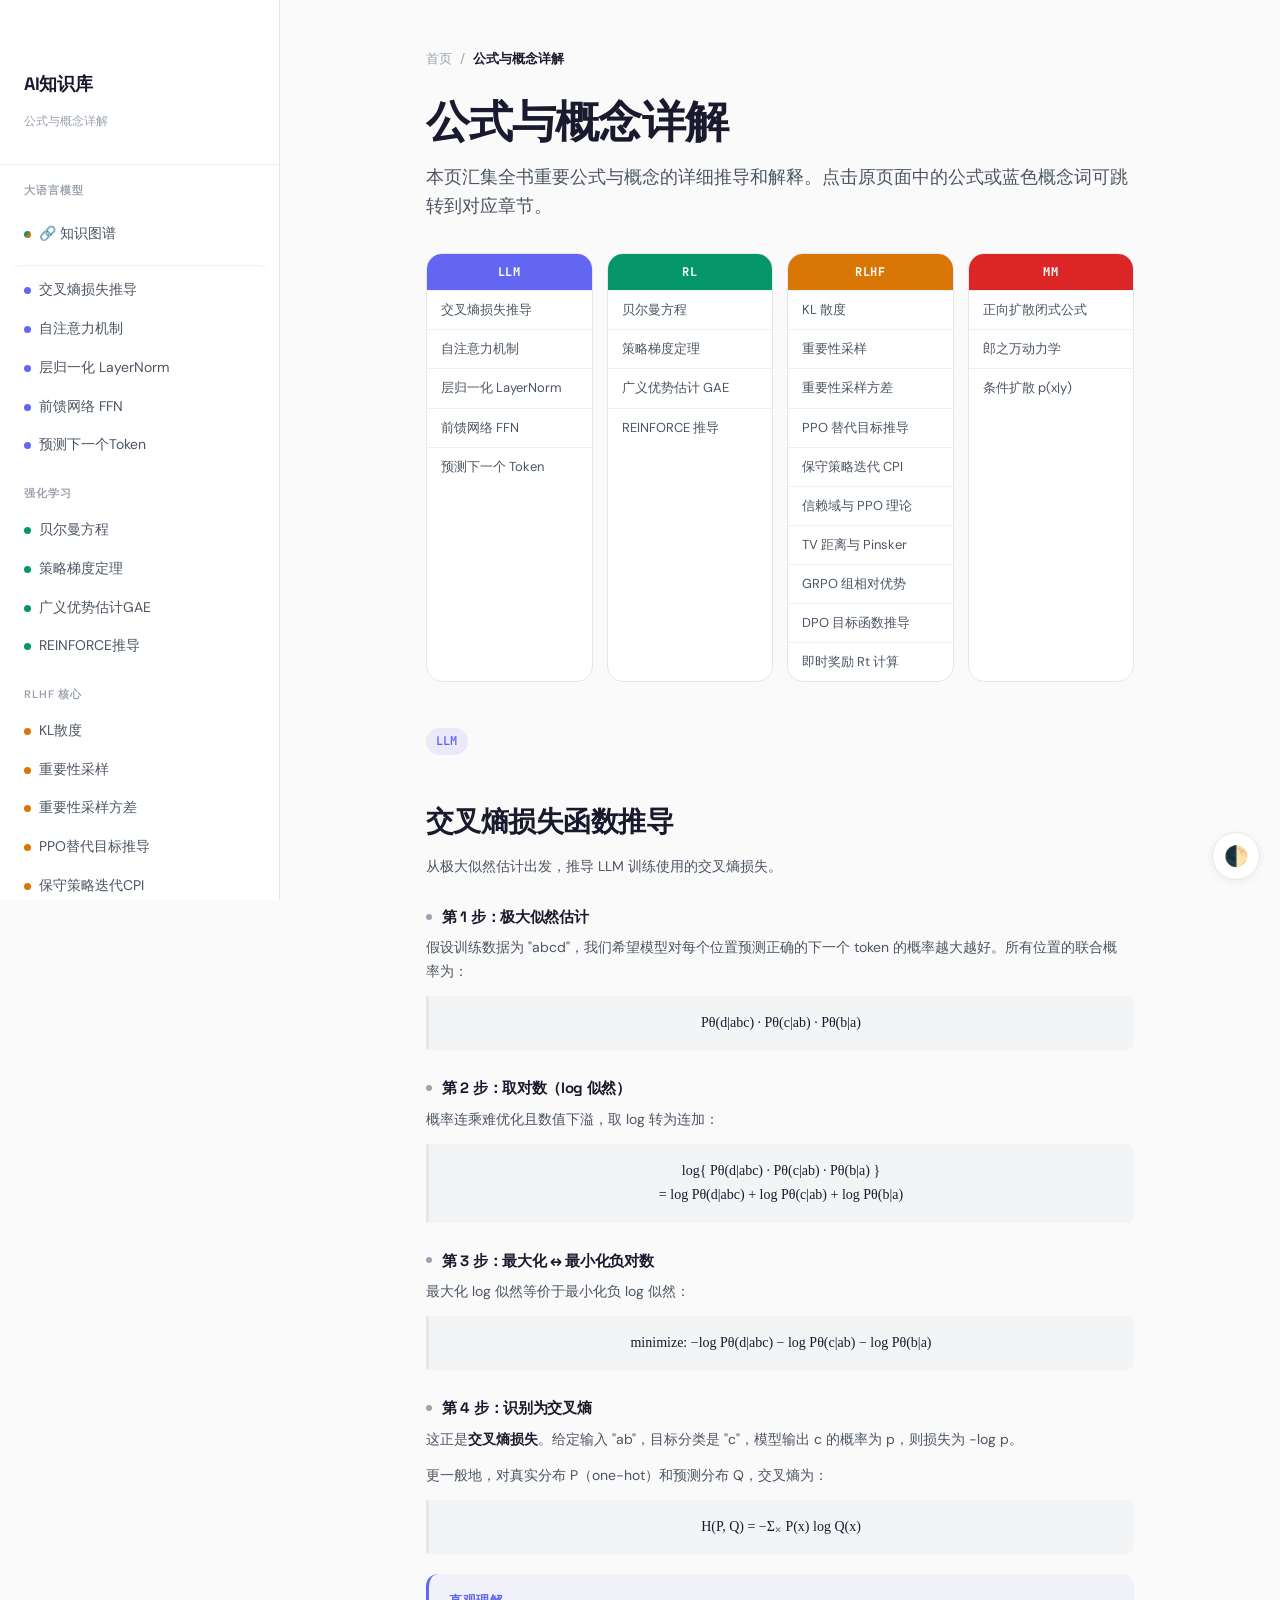
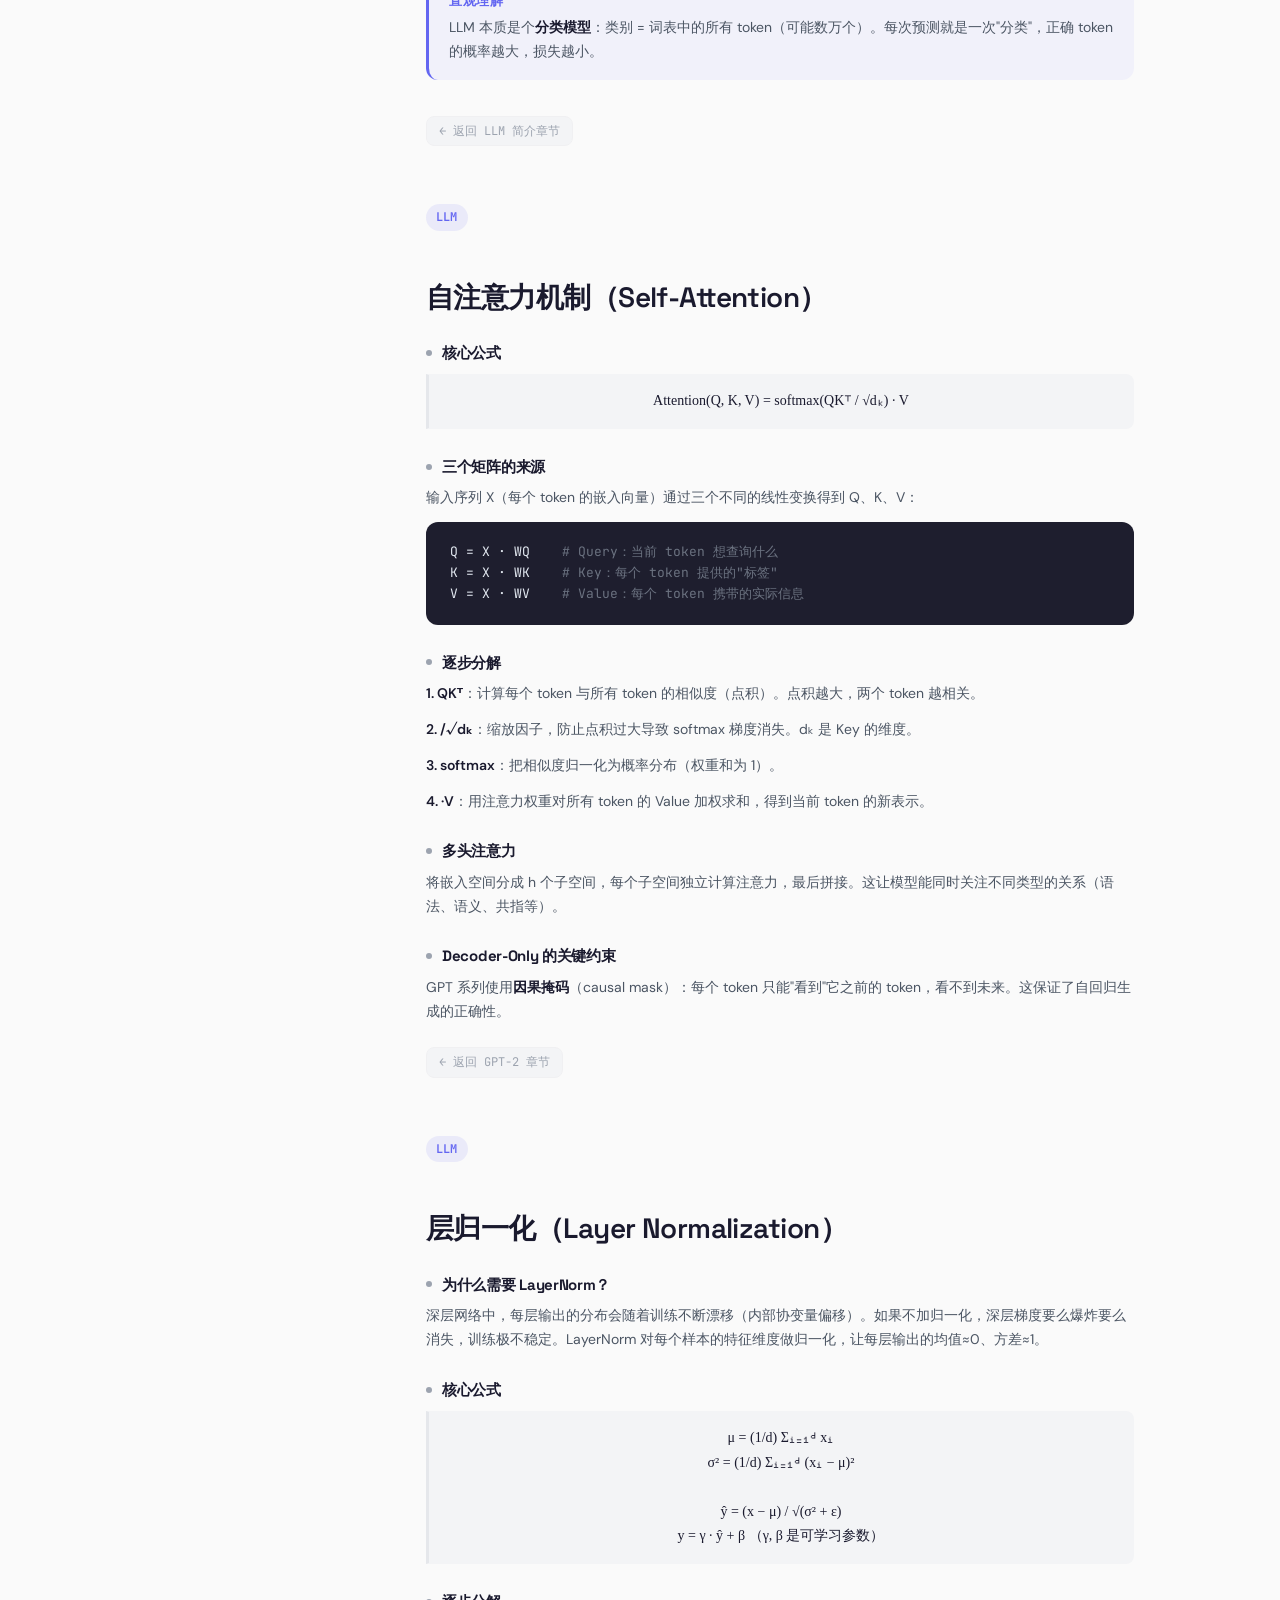
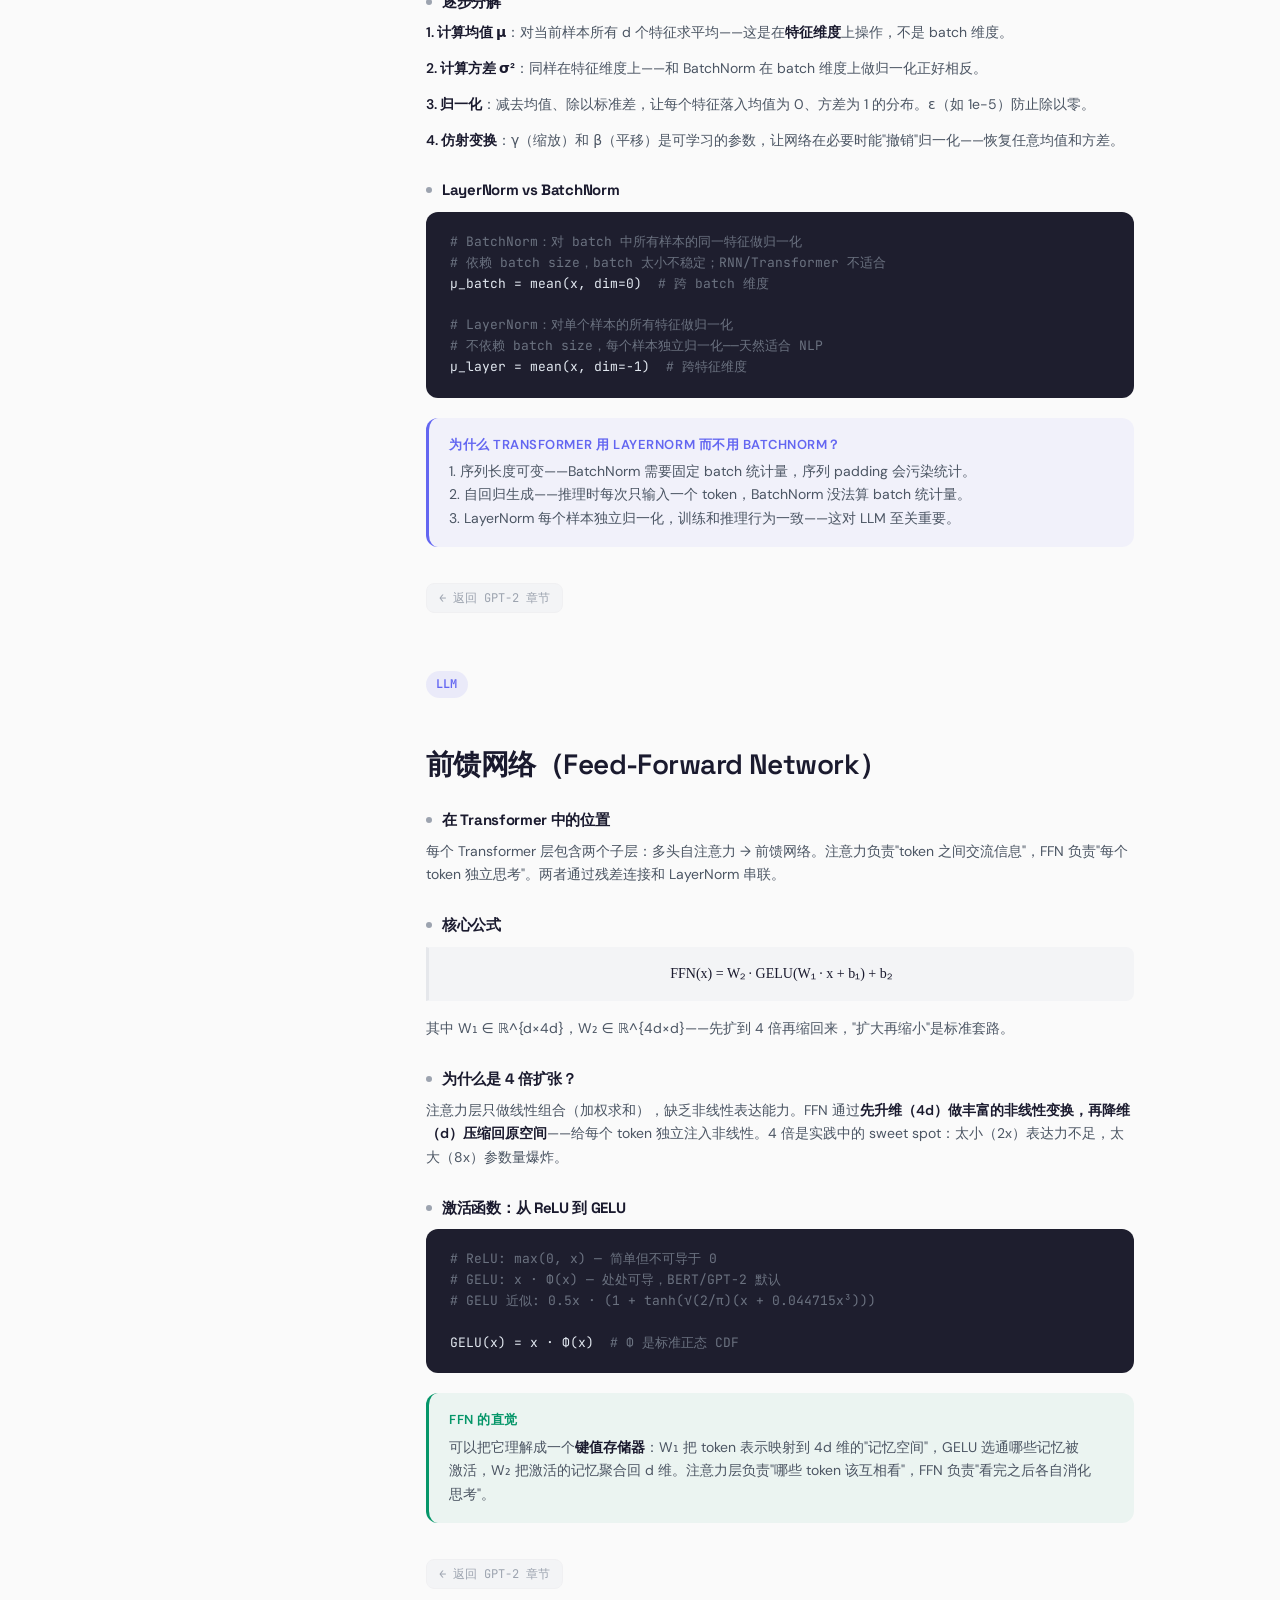
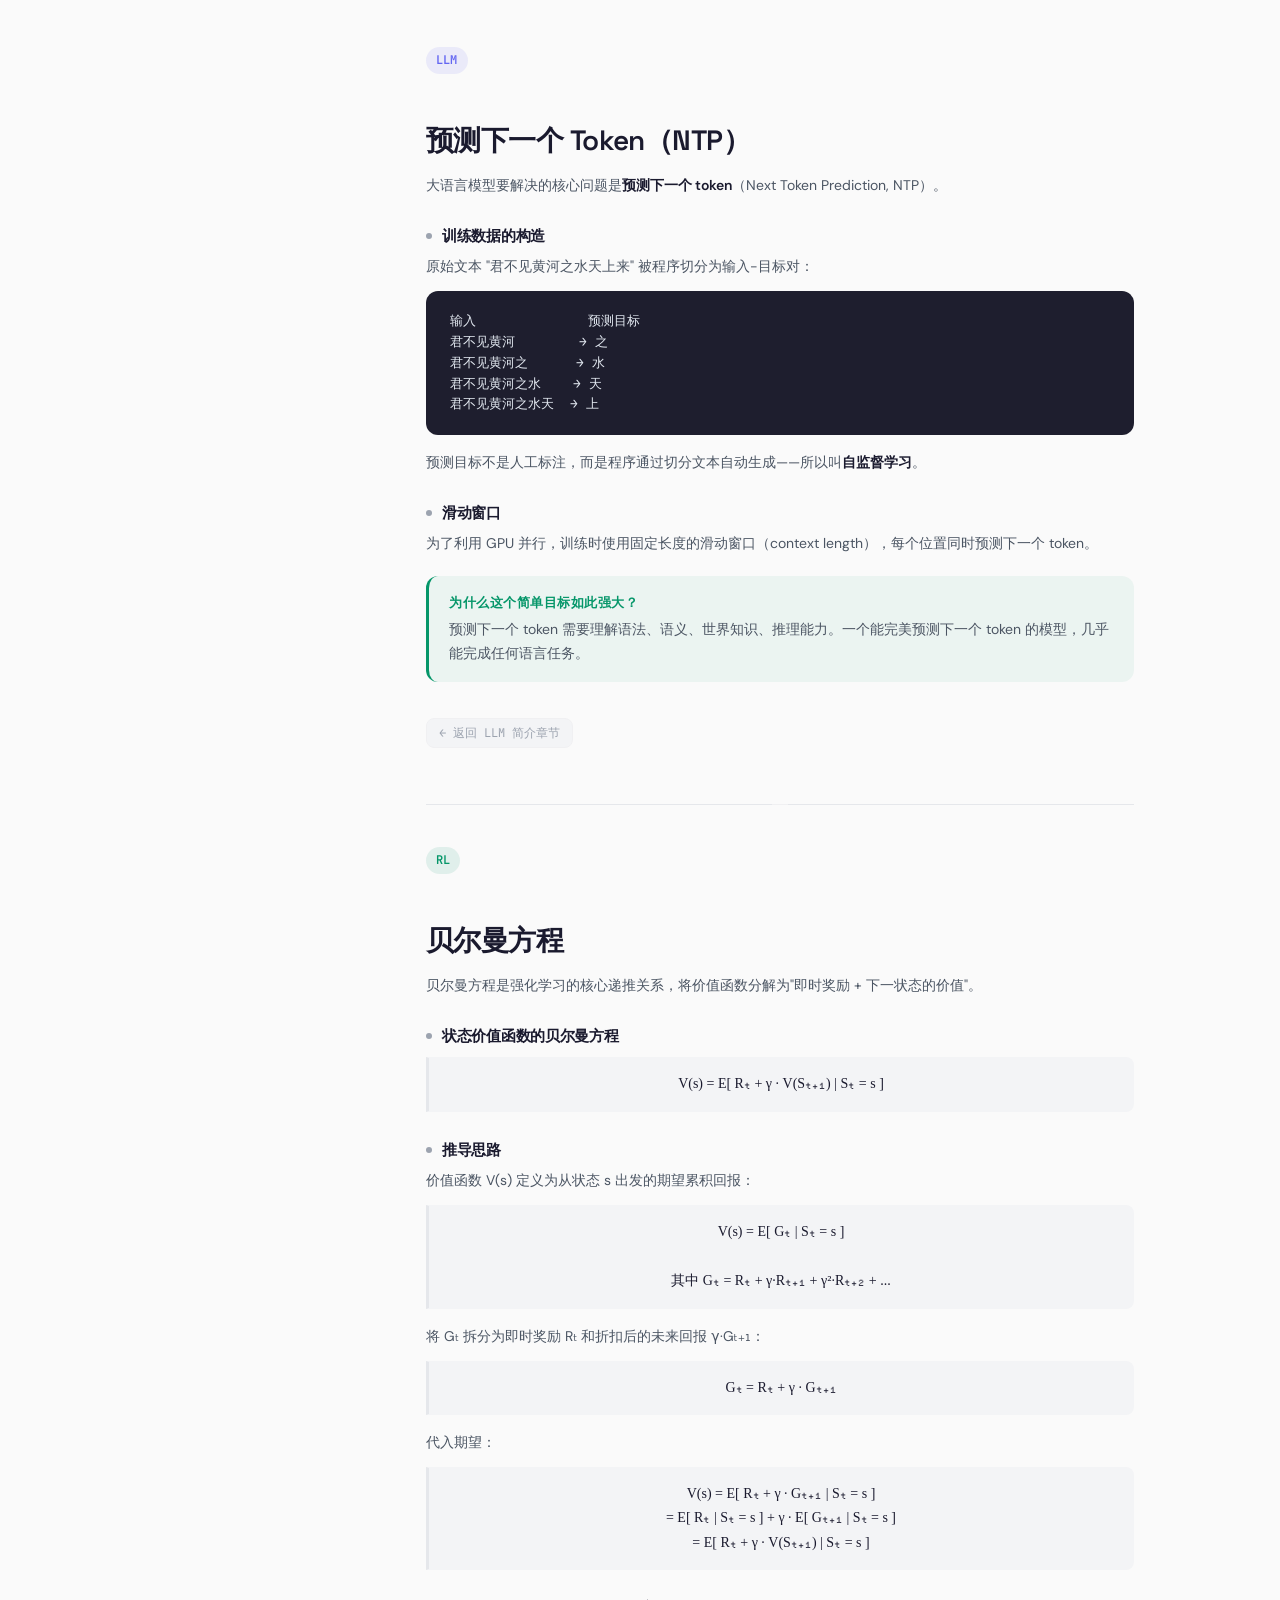
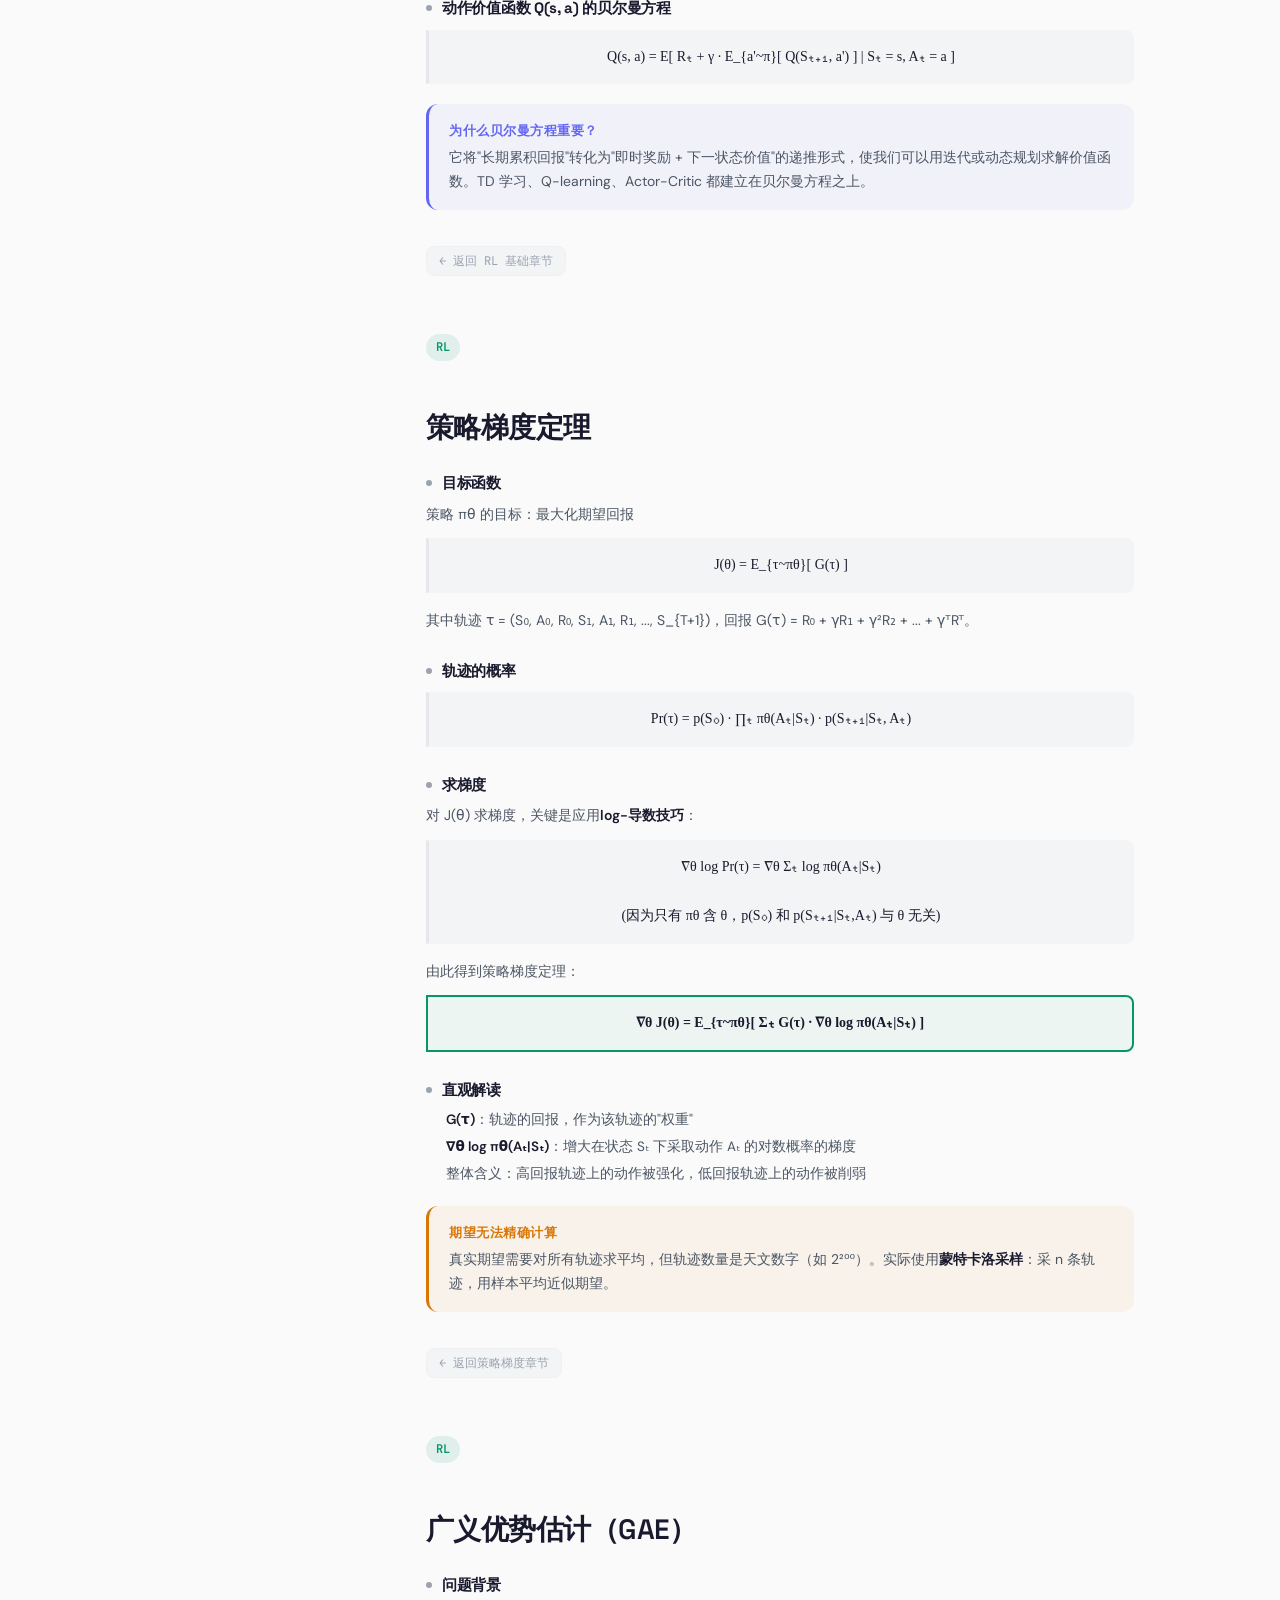
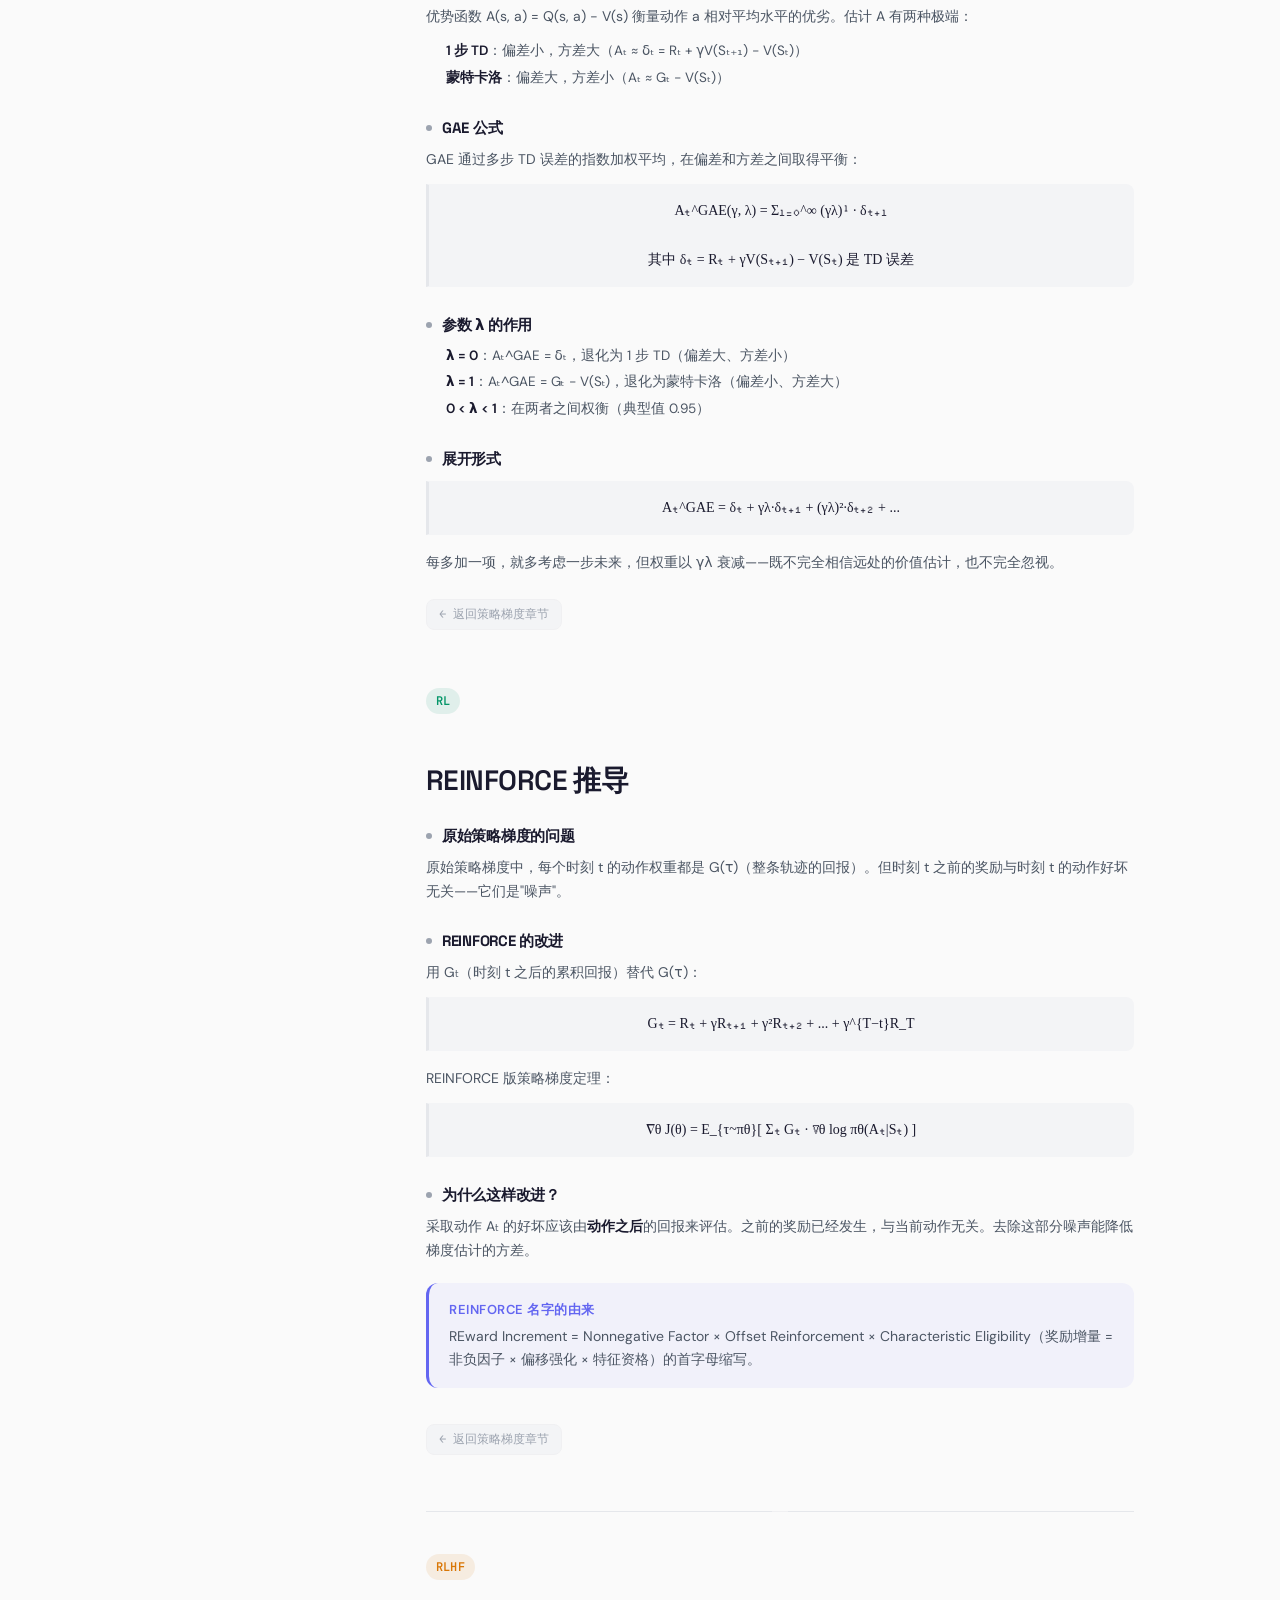
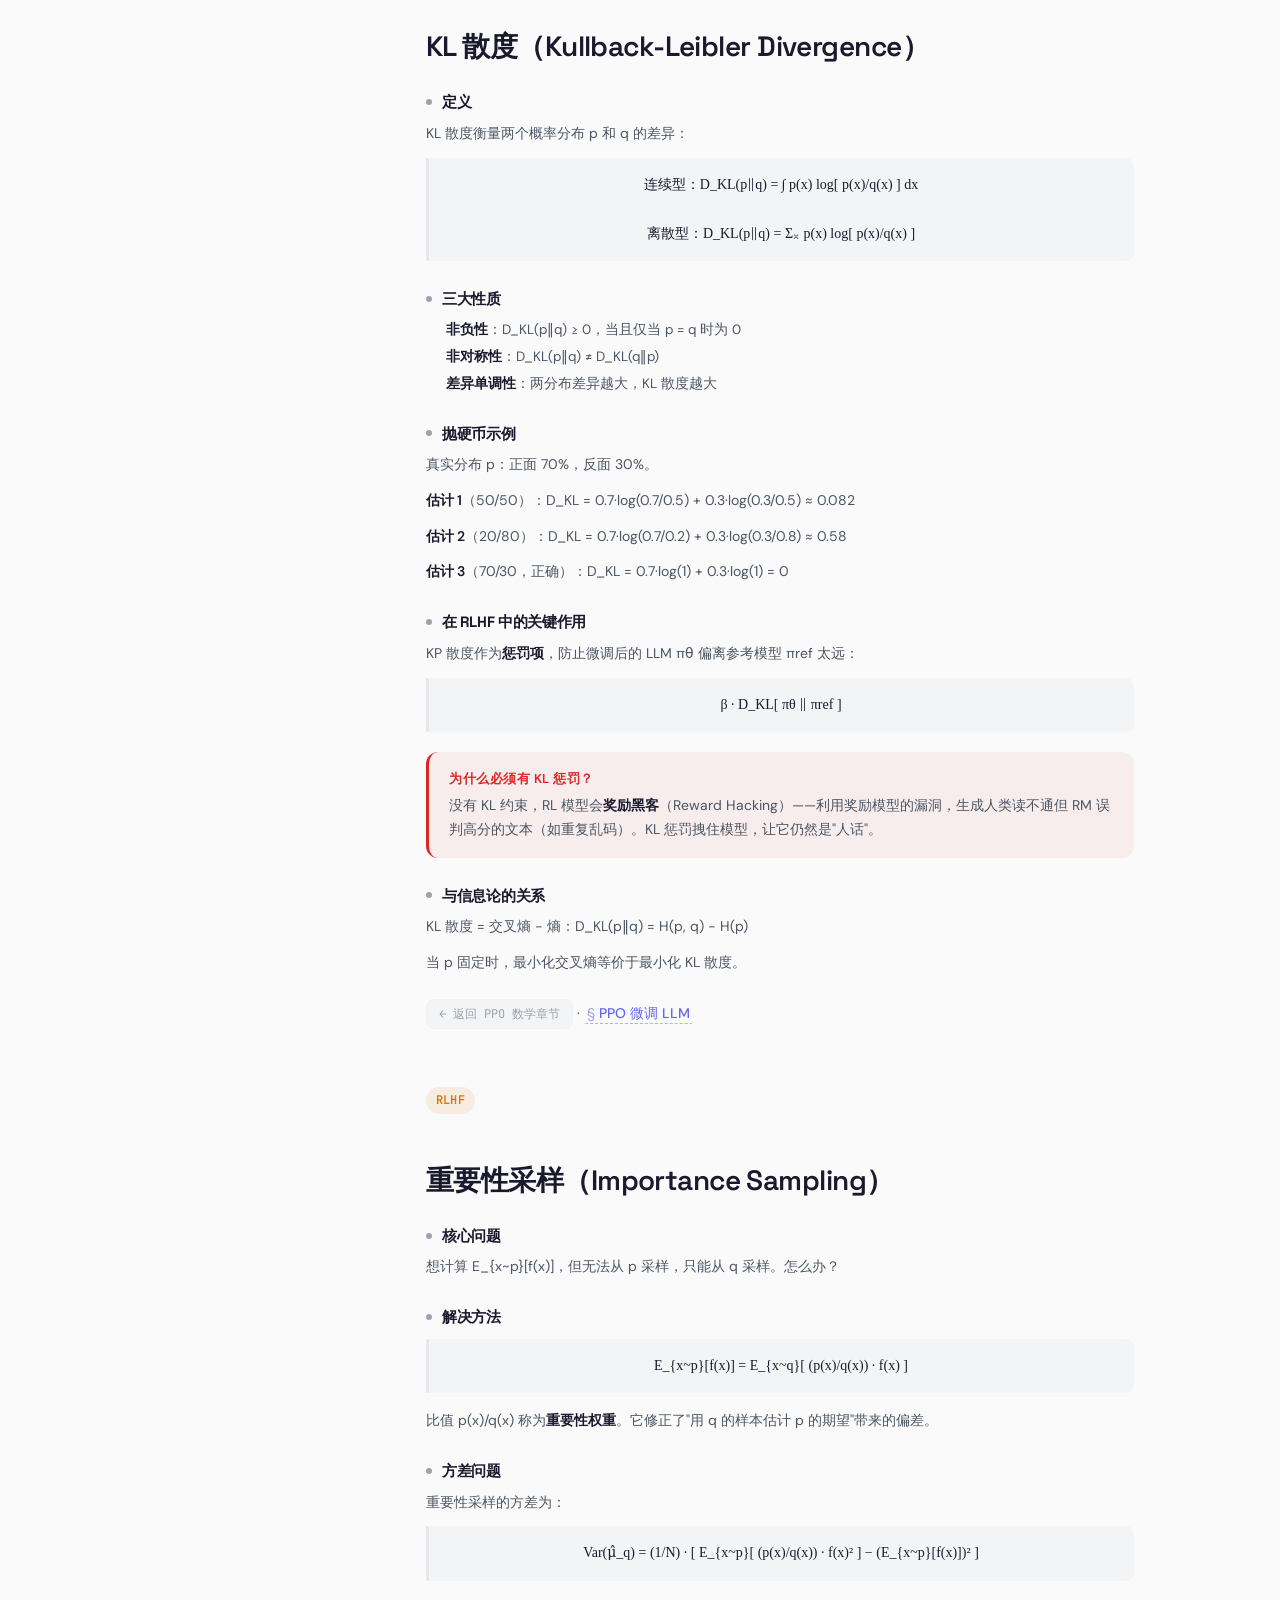
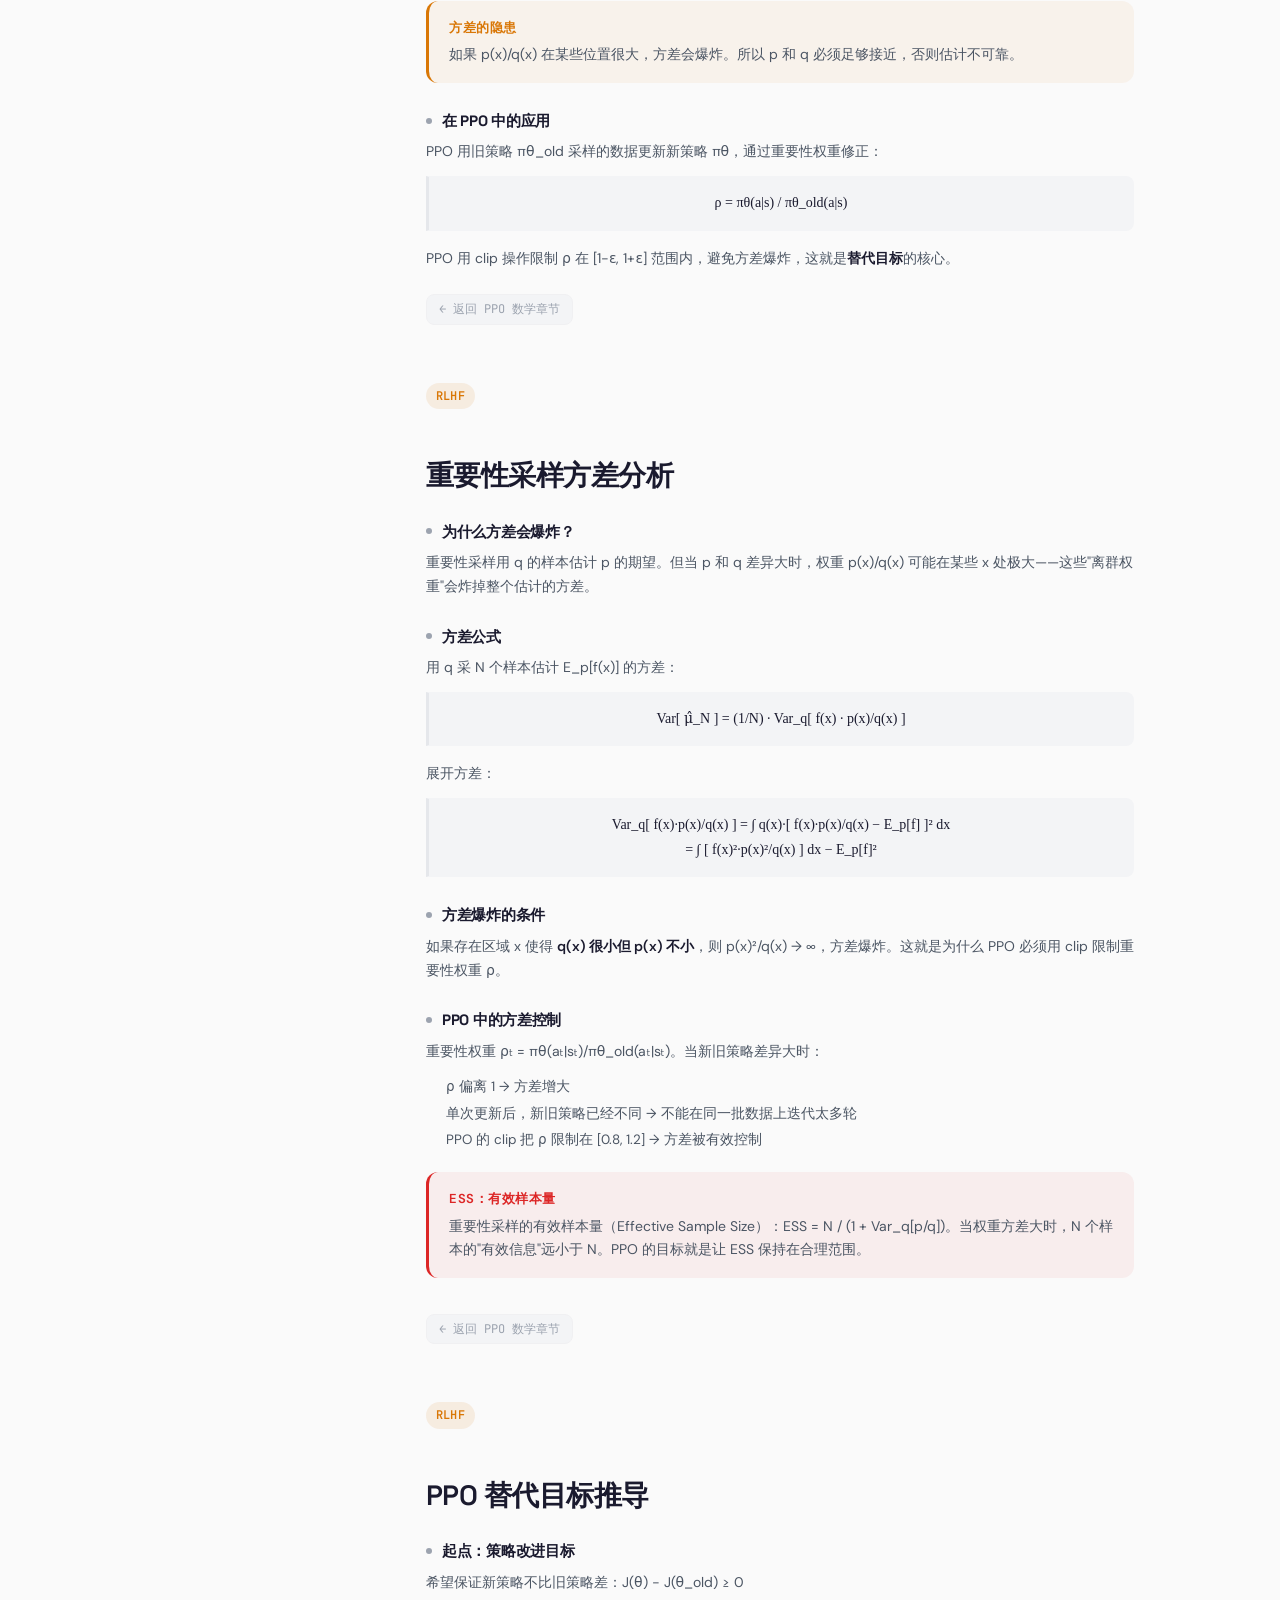
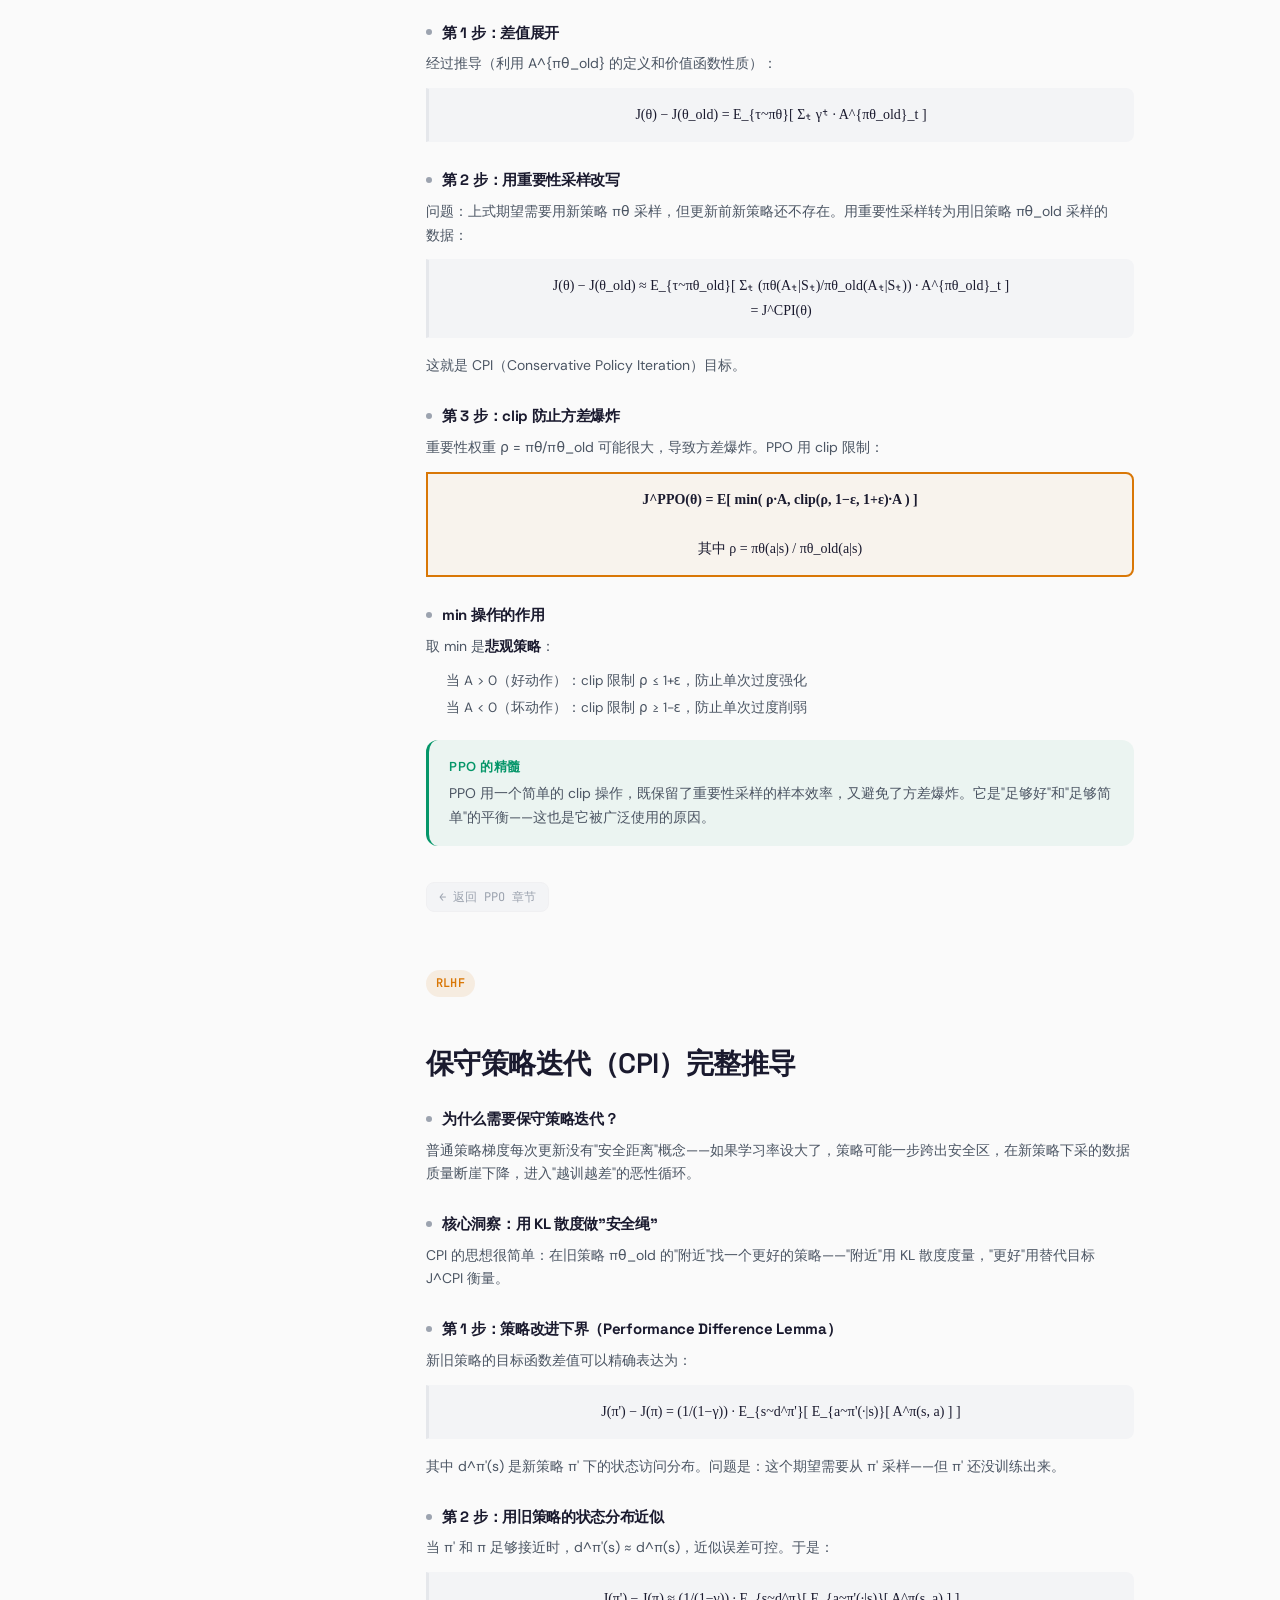
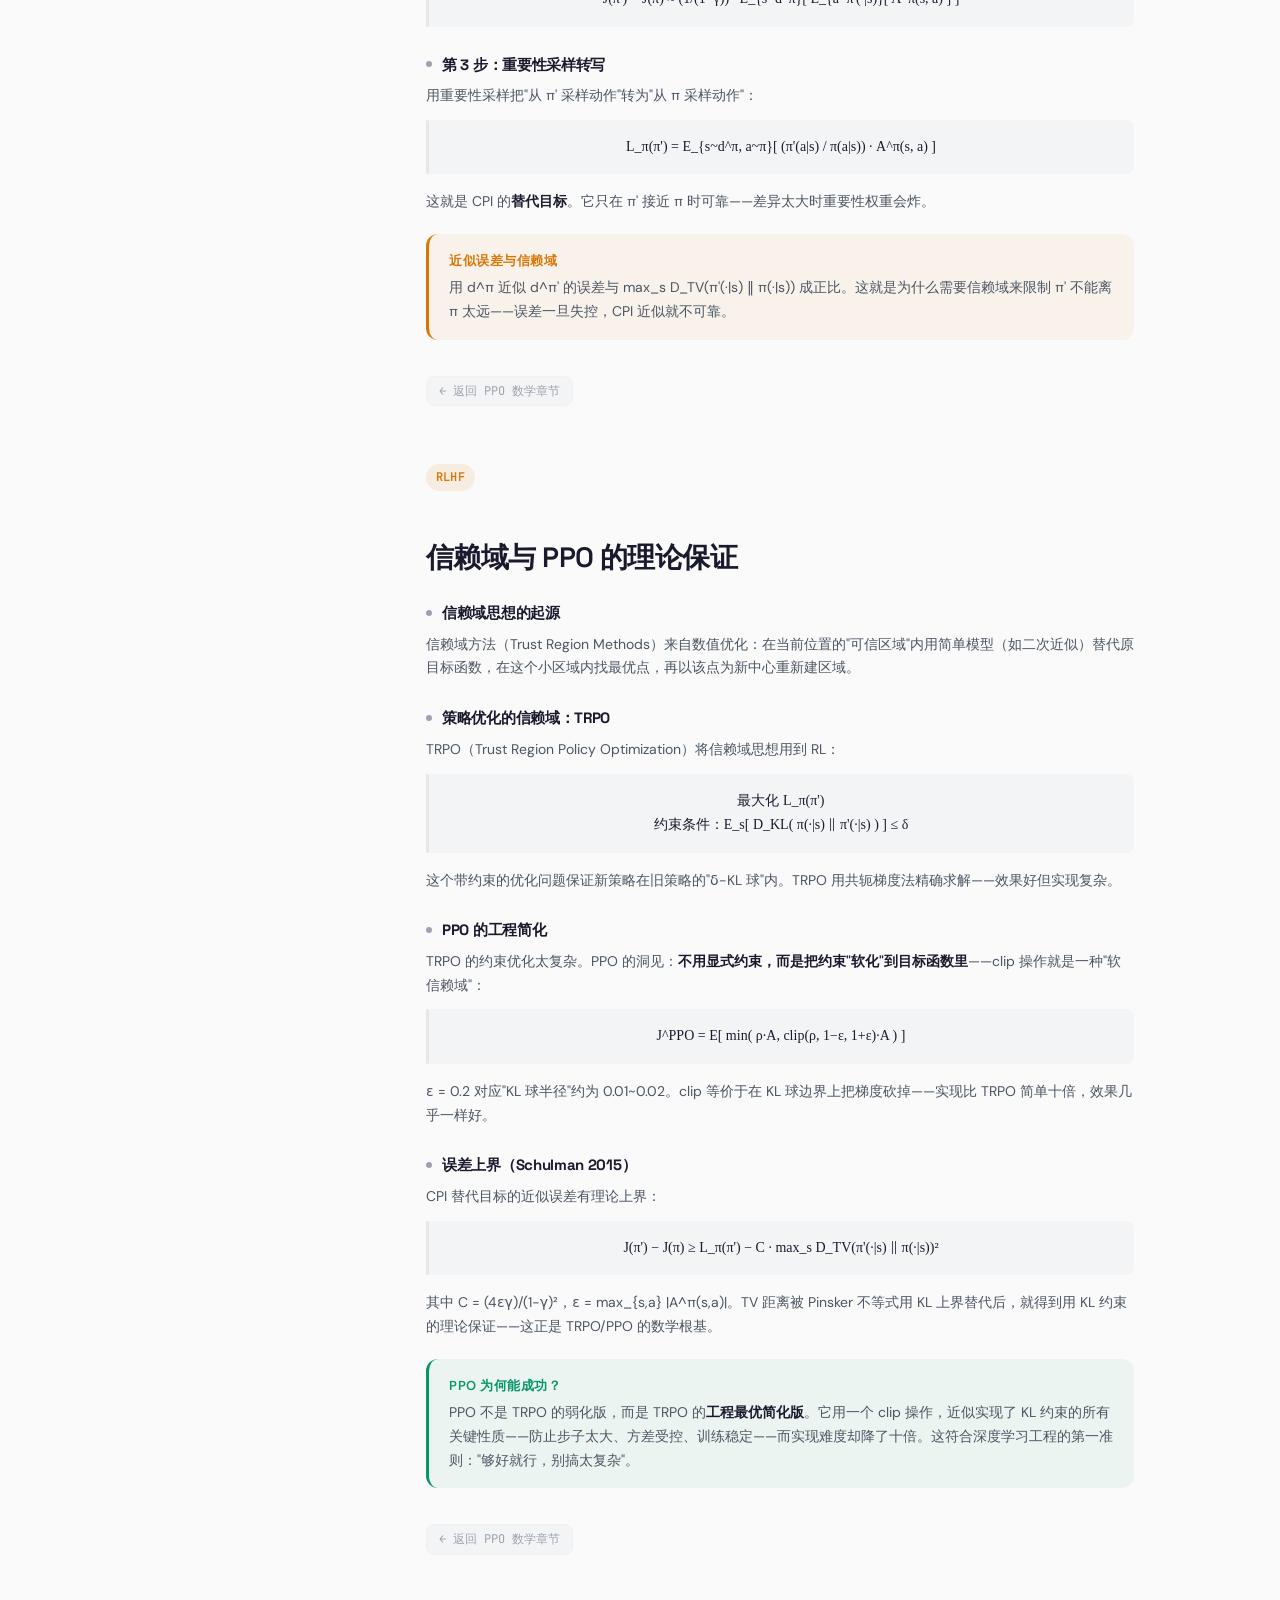
==== commit 35138d32: "优化了知识图谱和首页" ====
--- a/derivations.html
+++ b/derivations.html
@@ -71,7 +71,7 @@
   </div>
 </aside>
 
-<main class="main">
+<main class="main deriv-main">
   <div class="breadcrumb">
     <a href="index.html">首页</a>
     <span class="breadcrumb-sep">/</span>
--- a/style.css
+++ b/style.css
@@ -511,92 +511,152 @@
 
 /* ========== HOMEPAGE SPECIFIC ========== */
 
+/* --- Hero Zone (dark gradient background) --- */
+.hero-zone {
+  background: linear-gradient(160deg, #0c1425 0%, #16213e 55%, #1a2744 100%);
+  margin: -48px -56px 0;
+  padding: 56px 56px 72px;
+}
+
 /* --- Hero Section --- */
 .hero-section {
-  text-align: center;
-  padding: 64px 0 48px;
-}
-.hero-visual {
-  margin-bottom: 32px;
-  padding: 0 24px;
+  display: grid;
+  grid-template-columns: 1fr 1fr;
+  gap: 48px;
+  align-items: center;
+  padding: 0;
+}
+.hero-text-col { text-align: left; }
+.hero-image-col {
+  display: flex;
+  align-items: center;
+  justify-content: center;
 }
 .hero-visual img {
   width: 100%;
-  max-width: 720px;
+  max-width: 400px;
   height: auto;
-  border-radius: var(--r-lg);
-  box-shadow: var(--shadow-md);
-  opacity: 0.95;
+  border-radius: var(--r-xl);
+  box-shadow: 0 8px 48px rgba(0,0,0,0.45);
+  opacity: 0.96;
 }
 .hero-kicker {
-  font-family: var(--font-mono);
-  font-size: 13px;
+  display: inline-flex;
+  align-items: center;
+  gap: 8px;
+  font-family: var(--font-mono);
+  font-size: 12px;
   font-weight: 500;
   letter-spacing: 0.1em;
   text-transform: uppercase;
-  color: var(--c-llm);
+  color: rgba(129,140,248,0.85);
   margin-bottom: 16px;
+  padding: 4px 12px;
+  background: rgba(99,102,241,0.12);
+  border: 1px solid rgba(99,102,241,0.2);
+  border-radius: 100px;
 }
 .hero-title {
   font-family: var(--font-display);
-  font-size: clamp(36px, 5vw, 56px);
+  font-size: clamp(32px, 4vw, 48px);
   font-weight: 700;
   letter-spacing: -0.03em;
   line-height: 1.15;
-  margin-bottom: 20px;
+  margin-bottom: 16px;
+  color: #f1f5f9;
 }
 .hero-subtitle {
-  font-size: 19px;
-  color: var(--ink-2);
-  max-width: 600px;
-  margin: 0 auto 16px;
-  line-height: 1.6;
-}
-.hero-desc {
-  font-size: 15px;
-  color: var(--ink-3);
-  max-width: 540px;
-  margin: 0 auto 32px;
-}
-.hero-actions { display: flex; gap: 12px; justify-content: center; flex-wrap: wrap; }
-
-/* --- Hero Zone (dark gradient background) --- */
-.hero-zone {
-  background: linear-gradient(175deg, #0f1729 0%, #1a2744 50%, #1e293b 100%);
-  margin: -48px -56px 0;
-  padding: 48px 56px 80px;
-}
-.hero-zone .hero-section { padding-top: 20px; }
-.hero-zone .hero-kicker { color: rgba(129,140,248,0.85); }
-.hero-zone .hero-title { color: #f1f5f9; }
-.hero-zone .hero-subtitle { color: #cbd5e1; }
-.hero-zone .hero-desc { color: #94a3b8; }
+  font-size: 16px;
+  color: #94a3b8;
+  margin: 0 0 28px;
+  line-height: 1.7;
+}
+.hero-stats {
+  display: flex;
+  gap: 24px;
+  margin-bottom: 28px;
+  flex-wrap: wrap;
+}
+.hero-stat {
+  display: flex;
+  flex-direction: column;
+  gap: 2px;
+}
+.hero-stat-num {
+  font-family: var(--font-display);
+  font-size: 22px;
+  font-weight: 700;
+  color: #f1f5f9;
+  letter-spacing: -0.02em;
+}
+.hero-stat-label {
+  font-size: 12px;
+  color: #64748b;
+  font-family: var(--font-mono);
+  letter-spacing: 0.04em;
+}
+.hero-actions { display: flex; gap: 12px; flex-wrap: wrap; }
+.hero-scroll-hint {
+  display: flex;
+  flex-direction: column;
+  align-items: center;
+  gap: 6px;
+  margin-top: 40px;
+  color: #64748b;
+  font-family: var(--font-mono);
+  font-size: 11px;
+  letter-spacing: 0.06em;
+  opacity: 0.7;
+  animation: hero-scroll-pulse 2.5s ease-in-out infinite;
+}
+.hero-scroll-hint svg {
+  animation: hero-scroll-bounce 2s ease-in-out infinite;
+}
+@keyframes hero-scroll-pulse {
+  0%, 100% { opacity: 0.5; }
+  50% { opacity: 0.85; }
+}
+@keyframes hero-scroll-bounce {
+  0%, 100% { transform: translateY(0); }
+  50% { transform: translateY(4px); }
+}
 .hero-zone .btn-primary {
   background: var(--c-llm);
   color: #fff;
+  padding: 11px 24px;
+  font-size: 15px;
 }
 .hero-zone .btn-outline {
-  border: 1px solid rgba(255,255,255,0.25);
-  color: #e2e8f0;
-}
-.hero-zone .btn-outline:hover { background: rgba(255,255,255,0.08); border-color: rgba(255,255,255,0.4); }
-.hero-zone .hero-visual img { box-shadow: 0 4px 32px rgba(0,0,0,0.35); }
+  border: 1px solid rgba(255,255,255,0.2);
+  color: #cbd5e1;
+  padding: 11px 24px;
+  font-size: 15px;
+}
+.hero-zone .btn-outline:hover { background: rgba(255,255,255,0.07); border-color: rgba(255,255,255,0.35); }
 
 /* dark-mode hero zone: even darker */
 body.dark .hero-zone {
-  background: linear-gradient(175deg, #020617 0%, #0a1628 50%, #0f1d32 100%);
-}
-body.dark .hero-zone .hero-visual img { box-shadow: 0 4px 40px rgba(0,0,0,0.6); }
-body.dark .hero-zone .btn-outline { border-color: rgba(255,255,255,0.3); color: #e2e8f0; }
-body.dark .hero-zone .btn-outline:hover { background: rgba(255,255,255,0.1); border-color: rgba(255,255,255,0.5); }
+  background: linear-gradient(160deg, #040d1a 0%, #0a1628 55%, #0f1d32 100%);
+}
+body.dark .hero-zone .btn-outline { border-color: rgba(255,255,255,0.25); }
+
+/* mobile hero */
+@media (max-width: 680px) {
+  .hero-section { grid-template-columns: 1fr; gap: 32px; }
+  .hero-text-col { text-align: center; }
+  .hero-stats { justify-content: center; }
+  .hero-actions { justify-content: center; }
+  .hero-image-col { order: -1; }
+  .hero-visual img { max-width: 280px; }
+}
 
 /* --- Zone Divider --- */
 .zone-divider {
   border: none;
   height: 1px;
-  background: var(--border);
+  background: linear-gradient(90deg, transparent, var(--border) 20%, var(--border) 80%, transparent);
   margin: 0;
-  opacity: 0.5;
+  opacity: 0.8;
 }
 
 /* --- Section Subtitle --- */
@@ -608,22 +668,41 @@
 
 /* --- Core Zone (Branch Cards) --- */
 .core-zone {
-  padding: 40px 0 48px;
+  padding: 48px 0 56px;
 }
 .core-zone .section-title {
-  font-size: 28px;
-  margin: 0 0 6px;
+  font-size: 22px;
+  font-weight: 700;
+  margin: 0 0 4px;
+}
+.core-zone .section-sub {
+  margin: 0 0 24px;
 }
 .core-zone .branch-grid {
-  gap: 24px;
-  margin: 28px 0 0;
+  gap: 20px;
+  margin: 0;
 }
 .core-zone .branch-card {
-  padding: 36px;
+  padding: 32px;
   border-radius: var(--r-xl);
 }
-.core-zone .branch-card h3 { font-size: 22px; }
-.core-zone .branch-card p { font-size: 15px; }
+.core-zone .branch-card h3 {
+  font-size: 20px;
+  margin-bottom: 8px;
+}
+.core-zone .branch-card p {
+  font-size: 14px;
+  margin-bottom: 14px;
+}
+.core-zone .branch-card-topics span {
+  font-size: 11px;
+  padding: 2px 7px;
+}
+.core-zone .branch-card-cta {
+  margin-top: 4px;
+  font-size: 13px;
+  padding: 8px 16px;
+}
 
 /* --- Reference Zone (compacted) --- */
 .ref-zone {
@@ -641,98 +720,98 @@
   padding: 28px;
   margin: 32px 0 24px;
 }
-.ref-zone .flow-step {
-  padding: 8px 12px;
-}
-.ref-zone .flow-step-num {
-  width: 26px; height: 26px;
-  font-size: 11px;
-}
-.ref-zone .flow-step-head h4 { font-size: 13px; }
-.ref-zone .flow-step-content p { font-size: 11px; }
-.ref-zone .flow-arrow { height: 12px; }
-.ref-zone .dict-grid { gap: 12px; margin-bottom: 32px; }
-.ref-zone .dict-card { padding: 16px 18px; }
-.ref-zone .dict-card h4 { font-size: 14px; }
-.ref-zone .dict-list li { font-size: 12px; padding: 4px 0; }
-.ref-zone .dict-term { font-size: 11px; }
 .ref-zone .formula-cta { padding: 16px 20px; margin: 32px 0; }
 .ref-zone .formula-cta-body h4 { font-size: 15px; }
 .ref-zone .formula-cta-body p { font-size: 12px; }
-.ref-zone .chapter-grid { gap: 12px; margin-bottom: 20px; }
-.ref-zone .chapter-group { padding: 16px 20px; }
-.ref-zone .chapter-group-title { font-size: 14px; margin-bottom: 8px; }
-.ref-zone .chapter-group a { font-size: 13px; padding: 6px 0; }
-
-/* --- Reading Guide Row (homepage) --- */
+
+/* --- Reading Guide (homepage Orient Zone) --- */
 .guide-section-title {
   font-family: var(--font-display);
-  font-size: 20px;
-  font-weight: 600;
+  font-size: 22px;
+  font-weight: 700;
   text-align: center;
-  margin: 32px 0 6px;
-  letter-spacing: -0.02em;
+  margin: 48px 0 6px;
+  letter-spacing: -0.03em;
 }
 .guide-section-sub {
   text-align: center;
   color: var(--ink-3);
-  font-size: 13px;
-  margin: 0 0 18px;
+  font-size: 14px;
+  margin: 0 0 24px;
 }
 .guide-row {
+  display: grid;
+  grid-template-columns: repeat(3, 1fr);
+  gap: 14px;
+  margin: 0 0 56px;
+}
+.guide-card {
+  background: var(--bg-card);
+  border: 1px solid var(--border);
+  border-radius: var(--r-lg);
+  padding: 20px 22px;
+  transition: box-shadow 0.2s, transform 0.2s;
+  position: relative;
+}
+.guide-card:hover {
+  box-shadow: var(--shadow-md);
+  transform: translateY(-2px);
+}
+.guide-card::before {
+  content: '';
+  position: absolute;
+  top: 0; left: 0; right: 0;
+  height: 3px;
+  border-radius: var(--r-lg) var(--r-lg) 0 0;
+  background: var(--border);
+  transition: height 0.2s;
+}
+.guide-card:hover::before { height: 4px; }
+.guide-card:nth-child(1)::before { background: var(--c-llm); }
+.guide-card:nth-child(2)::before { background: var(--c-rl); }
+.guide-card:nth-child(3)::before { background: var(--c-rlhf); }
+.guide-card[data-guide="llm"] .guide-path { background: rgba(99,102,241,0.08); color: var(--c-llm); }
+.guide-card[data-guide="rl"] .guide-path { background: rgba(5,150,105,0.08); color: var(--c-rl); }
+.guide-card[data-guide="rlhf"] .guide-path { background: rgba(217,119,6,0.08); color: var(--c-rlhf); }
+.guide-head {
   display: flex;
   flex-direction: column;
-  gap: 10px;
-  margin: 0 0 48px;
-  max-width: 760px;
-}
-.guide-card {
-  background: var(--bg-card);
-  border: 1px solid var(--border);
-  border-radius: var(--r-md);
-  padding: 14px 20px;
-}
-.guide-head {
-  display: flex;
-  align-items: baseline;
-  flex-wrap: wrap;
-  gap: 6px 10px;
+  gap: 4px;
+  margin-bottom: 10px;
+}
+.guide-dot { font-size: 22px; margin-bottom: 4px; line-height: 1; }
+.guide-icon {
+  font-size: 28px;
   margin-bottom: 6px;
-}
-.guide-dot { font-size: 16px; flex-shrink: 0; }
+  line-height: 1;
+  display: block;
+}
 .guide-label {
   font-family: var(--font-display);
-  font-weight: 600;
-  font-size: 14px;
+  font-weight: 700;
+  font-size: 15px;
   color: var(--ink);
-  flex-shrink: 0;
-}
-.guide-arrow {
-  color: var(--ink-4);
-  font-size: 13px;
-  flex-shrink: 0;
-}
+}
+.guide-arrow { display: none; }
 .guide-path {
-  font-family: var(--font-mono);
-  font-size: 12px;
+  display: inline-block;
+  font-family: var(--font-mono);
+  font-size: 11px;
   font-weight: 500;
-  color: var(--c-llm);
-  background: var(--bg);
-  padding: 2px 9px;
+  color: var(--ink-2);
+  background: var(--bg-soft);
+  padding: 3px 9px;
   border-radius: 4px;
-  white-space: nowrap;
-  flex-shrink: 0;
+  margin-top: 2px;
 }
 .guide-desc {
   font-size: 13px;
   color: var(--ink-3);
   margin: 0;
-  line-height: 1.6;
-}
-@media (max-width: 768px) {
-  .guide-card { padding: 12px 16px; }
-  .guide-head { flex-direction: column; align-items: flex-start; gap: 2px; margin-bottom: 4px; }
-  .guide-path { white-space: normal; }
+  line-height: 1.65;
+}
+@media (max-width: 680px) {
+  .guide-row { grid-template-columns: 1fr; }
 }
 
 /* --- Branch Grid --- */
@@ -905,15 +984,29 @@
   gap: 16px;
 }
 .chapter-group {
-  background: var(--bg-soft);
-  border-radius: var(--r-md);
-  padding: 20px 24px;
-}
+  background: var(--bg-card);
+  border: 1px solid var(--border);
+  border-radius: var(--r-lg);
+  padding: 20px 22px;
+  border-top: 3px solid var(--border);
+  position: relative;
+  overflow: hidden;
+  transition: box-shadow 0.2s, transform 0.2s;
+}
+.chapter-group:hover {
+  box-shadow: var(--shadow-md);
+  transform: translateY(-1px);
+}
+.chapter-group:nth-child(1) { border-top-color: var(--c-llm); }
+.chapter-group:nth-child(2) { border-top-color: var(--c-rl); }
+.chapter-group:nth-child(3) { border-top-color: var(--c-rlhf); }
+.chapter-group:nth-child(4) { border-top-color: var(--c-mm); }
 .chapter-group-title {
   font-family: var(--font-display);
-  font-size: 16px;
+  font-size: 14px;
   margin: 0 0 12px;
-  font-weight: 600;
+  font-weight: 700;
+  color: var(--ink);
 }
 .chapter-group-title small {
   font-size: 12px;
@@ -924,22 +1017,26 @@
   display: flex;
   align-items: baseline;
   gap: 8px;
-  padding: 8px 0;
+  padding: 7px 0;
   border-top: 1px solid var(--border-soft);
-  font-size: 14px;
+  font-size: 13px;
   color: var(--ink-2);
   text-decoration: none;
   transition: padding-left 0.15s, color 0.15s;
 }
-.chapter-group a:hover { padding-left: 8px; color: var(--ink); }
+.chapter-group a:hover { padding-left: 6px; color: var(--ink); }
 .chapter-num {
   font-family: var(--font-mono);
-  font-size: 12px;
-  font-weight: 600;
+  font-size: 11px;
+  font-weight: 700;
   color: var(--c-llm);
-  min-width: 24px;
+  min-width: 28px;
   flex-shrink: 0;
 }
+.chapter-group:nth-child(1) .chapter-num { color: var(--c-llm); }
+.chapter-group:nth-child(2) .chapter-num { color: var(--c-rl); }
+.chapter-group:nth-child(3) .chapter-num { color: var(--c-rlhf); }
+.chapter-group:nth-child(4) .chapter-num { color: var(--c-mm); }
 .chapter-group a small {
   color: var(--ink-3);
   font-size: 12px;
@@ -948,17 +1045,29 @@
 
 /* --- Big Quote Callout --- */
 .big-quote {
-  background: linear-gradient(135deg, rgba(99,102,241,0.05), rgba(5,150,105,0.03));
-  border: 1px solid var(--border);
-  border-left: 4px solid var(--c-llm);
-  border-radius: 0 var(--r-md) var(--r-md) 0;
-  padding: 24px 28px;
-  margin: 24px 0;
+  text-align: center;
+  padding: 48px 32px 56px;
+  margin: 0;
   font-family: var(--font-display);
-  font-size: 18px;
-  font-weight: 500;
+  font-size: 22px;
+  font-weight: 600;
   color: var(--ink);
   line-height: 1.5;
+  letter-spacing: -0.02em;
+  position: relative;
+}
+.big-quote::before {
+  content: '"';
+  position: absolute;
+  top: 12px;
+  left: 50%;
+  transform: translateX(-50%);
+  font-size: 80px;
+  line-height: 1;
+  color: var(--border);
+  font-family: Georgia, serif;
+  pointer-events: none;
+  user-select: none;
 }
 
 /* --- Section Nav Cards --- */
@@ -1135,35 +1244,40 @@
 .deriv-index {
   display: grid;
   grid-template-columns: repeat(4, 1fr);
-  gap: 12px;
-  margin: 24px 0 40px;
+  gap: 14px;
+  margin: 28px 0 44px;
 }
 .deriv-index-col {
   background: var(--bg-card);
   border: 1px solid var(--border);
-  border-radius: var(--r-md);
+  border-radius: var(--r-lg);
   overflow: hidden;
+  transition: box-shadow 0.2s;
+}
+.deriv-index-col:hover {
+  box-shadow: var(--shadow-sm);
 }
 .deriv-index-head {
   font-family: var(--font-mono);
-  font-size: 11px;
+  font-size: 12px;
   font-weight: 700;
   color: #fff;
-  padding: 6px 14px;
+  padding: 8px 14px;
   letter-spacing: 0.06em;
   text-align: center;
 }
 .deriv-index-col a {
   display: block;
-  padding: 7px 14px;
+  padding: 8px 14px;
   font-size: 13px;
   color: var(--ink-2);
   border-top: 1px solid var(--border-soft);
   transition: background 0.15s, padding-left 0.15s, color 0.15s;
+  text-decoration: none;
 }
 .deriv-index-col a:hover {
   background: var(--bg-soft);
-  padding-left: 20px;
+  padding-left: 18px;
   color: var(--ink);
 }
 @media (max-width: 768px) {
@@ -1171,6 +1285,11 @@
 }
 @media (max-width: 480px) {
   .deriv-index { grid-template-columns: 1fr; }
+}
+
+body.dark .deriv-index-col {
+  background: var(--bg-card);
+  border-color: var(--border);
 }
 
 /* --- Graph Legend (knowledge-graph.html) --- */
@@ -1355,17 +1474,6 @@
 .theme-toggle:hover { transform: scale(1.1); }
 
 /* --- Dark Mode --- */
-body.dark {
-  --ink: #f3f4f6;
-  --ink-2: #d1d5db;
-  --ink-3: #9ca3af;
-  --bg: #111827;
-  --bg-card: #1f2937;
-  --bg-soft: #374151;
-  --bg-code: #0f172a;
-  --border: #374151;
-  --border-soft: #4b5563;
-}
 
 /* --- Scroll-triggered Entry Animations --- */
 .fade-in {
@@ -1580,30 +1688,83 @@
 }
 
 /* --- Derivations Section Rhythm (derivations.html) --- */
-.deriv-section {
-  margin-bottom: 48px;
-}
-.deriv-section h2 {
-  font-size: 22px;
-  margin: 0 0 6px;
-}
-.deriv-def {
-  font-size: 13px;
-  color: var(--ink-3);
-  margin: 0 0 16px;
-  padding: 8px 14px;
+.deriv-main .section {
+  margin-bottom: 56px;
+  scroll-margin-top: 80px;
+}
+
+/* Step headings */
+.deriv-main .section h3 {
+  display: flex;
+  align-items: center;
+  gap: 10px;
+  font-size: 15px;
+  font-weight: 700;
+  margin: 28px 0 10px;
+  color: var(--ink);
+}
+.deriv-main .section h3::before {
+  content: '';
+  width: 6px; height: 6px;
+  border-radius: 50%;
+  background: var(--ink-3);
+  flex-shrink: 0;
+}
+
+/* Sub-step heading */
+.deriv-main .section h4 {
+  font-size: 14px;
+  font-weight: 600;
+  margin: 20px 0 8px;
+  color: var(--ink);
+  padding-left: 12px;
+  border-left: 3px solid var(--border);
+}
+
+/* Enhanced math blocks */
+.deriv-main .math-block {
   background: var(--bg-soft);
-  border-radius: var(--r-sm);
   border-left: 3px solid var(--border);
-  line-height: 1.6;
-}
-.deriv-section.deriv-llm .deriv-def { border-left-color: var(--c-llm); }
-.deriv-section.deriv-rl .deriv-def { border-left-color: var(--c-rl); }
-.deriv-section.deriv-rlhf .deriv-def { border-left-color: var(--c-rlhf); }
-.deriv-section.deriv-mm .deriv-def { border-left-color: var(--c-mm); }
-.deriv-back {
+  border-radius: 0 var(--r-sm) var(--r-sm) 0;
+  padding: 14px 18px;
+  margin: 12px 0 16px;
+  font-size: 14px;
+  line-height: 1.75;
+  overflow-x: auto;
+}
+.deriv-main .math-block strong {
+  color: var(--ink);
+}
+
+/* Derivation step list */
+.deriv-main .section ul {
+  margin: 8px 0 16px;
+  padding-left: 20px;
+  color: var(--ink-2);
+  font-size: 13.5px;
+  line-height: 1.7;
+}
+.deriv-main .section ul li { margin-bottom: 4px; }
+.deriv-main .section ul li strong { color: var(--ink); }
+
+/* Regular paragraphs in derivations */
+.deriv-main .section > p {
+  font-size: 14px;
+  line-height: 1.7;
+  color: var(--ink-2);
+  margin: 8px 0 12px;
+}
+
+/* Callout boxes */
+.deriv-main .callout {
+  margin: 20px 0 24px;
+  border-radius: var(--r-md);
+}
+
+/* Back links */
+.deriv-main .deriv-back {
   display: inline-block;
-  margin-top: 16px;
+  margin-top: 12px;
   font-size: 12px;
   font-family: var(--font-mono);
   color: var(--ink-3);
@@ -1614,88 +1775,211 @@
   transition: all 0.15s;
   text-decoration: none;
 }
-.deriv-back:hover {
+.deriv-main .deriv-back:hover {
   color: var(--ink);
   background: var(--bg-card);
   border-color: var(--border);
 }
-.deriv-section-sep {
-  border: none;
-  border-top: 1px solid var(--border-soft);
-  margin: 0 0 40px;
-}
-
-/* --- Flow Chain (homepage 训练管线) --- */
-.flow-chain { max-width: 820px; margin: 0 auto; }
-.flow-step {
-  display: flex;
-  align-items: center;
-  gap: 14px;
-  padding: 12px 16px;
+
+/* Code blocks */
+.deriv-main .code-block {
+  margin: 12px 0 16px;
+}
+
+/* Chapter separator */
+.deriv-main .chapter-sep {
+  height: 1px;
+  background: var(--border-soft);
+  margin: 48px 0 40px;
+}
+
+/* Dark mode */
+body.dark .deriv-main .math-block {
+  border-left-color: var(--border);
+}
+body.dark .deriv-main .section h3::before {
+  background: var(--ink-3);
+}
+
+/* Responsive */
+@media (max-width: 680px) {
+  .deriv-main .math-block { font-size: 13px; padding: 12px 14px; }
+  .deriv-main .section h3 { font-size: 14px; }
+  .deriv-main .section h4 { font-size: 13px; }
+}
+
+/* --- Pipeline (homepage 训练管线 — 新版) --- */
+.pipeline-section {
+  margin: 48px 0;
+}
+.pipeline-header {
+  margin-bottom: 28px;
+}
+.pipeline-header h2 {
+  font-family: var(--font-display);
+  font-size: 22px;
+  font-weight: 700;
+  margin: 0 0 6px;
+  letter-spacing: -0.02em;
+}
+.pipeline-subtitle {
+  font-size: 13px;
+  color: var(--ink-3);
+  margin: 0;
+  line-height: 1.6;
+  max-width: 640px;
+}
+.pipeline {
+  position: relative;
+  padding-left: 32px;
+}
+.pipeline::before {
+  content: '';
+  position: absolute;
+  left: 13px;
+  top: 16px;
+  bottom: 16px;
+  width: 2px;
+  background: linear-gradient(180deg,
+    var(--c-llm) 0%,
+    var(--c-rl) 35%,
+    var(--c-rlhf) 65%,
+    var(--c-mm) 100%
+  );
+  opacity: 0.35;
+  border-radius: 2px;
+}
+
+/* --- Step --- */
+.pipeline-step {
+  position: relative;
+  display: flex;
+  gap: 18px;
+  margin-bottom: 4px;
+}
+.pipeline-step-num {
+  flex-shrink: 0;
+  position: relative;
+  z-index: 1;
+  width: 28px;
+  height: 28px;
+  border-radius: 50%;
+  display: flex;
+  align-items: center;
+  justify-content: center;
+  font-family: var(--font-mono);
+  font-size: 12px;
+  font-weight: 700;
+  color: #fff;
+  background: var(--ink-3);
+  margin-top: 18px;
+  box-shadow: 0 0 0 3px var(--bg-card), 0 0 0 4px var(--border);
+}
+/* step-num 颜色由 HTML inline style 控制（各步骤独立设置） */
+.pipeline-step-body {
+  flex: 1;
   background: var(--bg-card);
   border: 1px solid var(--border);
   border-radius: var(--r-md);
-  transition: border-color 0.2s, transform 0.2s;
-}
-.flow-step:hover {
+  padding: 16px 20px;
+  transition: border-color 0.2s, box-shadow 0.2s;
+}
+.pipeline-step-body:hover {
   border-color: var(--ink-3);
-  transform: translateX(3px);
-}
-.flow-step-num {
-  flex-shrink: 0;
-  width: 52px; height: 52px;
-  border-radius: 50%;
-  display: flex;
-  align-items: center;
-  justify-content: center;
-  font-family: var(--font-mono);
-  font-size: 24px;
-  font-weight: 700;
-  color: #fff;
-}
-.flow-step-content { flex: 1; min-width: 0; }
-.flow-step-head {
-  display: flex;
-  align-items: baseline;
-  gap: 10px;
-}
-.flow-step-head h4 {
-  margin: 0;
+  box-shadow: 0 2px 10px rgba(0,0,0,0.04);
+}
+.pipeline-step-title {
+  font-family: var(--font-display);
   font-size: 15px;
   font-weight: 700;
   color: var(--ink);
-}
-.flow-step-content p {
-  margin: 3px 0 0;
+  margin-bottom: 4px;
+}
+.pipeline-step-desc {
   font-size: 13px;
   color: var(--ink-3);
-  line-height: 1.4;
-}
-.flow-arrow {
+  margin: 0 0 14px;
+  line-height: 1.5;
+}
+
+/* --- Branch tags inside each step --- */
+.pipeline-branches {
+  display: flex;
+  flex-direction: column;
+  gap: 8px;
+}
+.pipeline-branch {
+  display: flex;
+  align-items: flex-start;
+  gap: 10px;
+  padding: 10px 14px;
+  background: var(--bg-soft);
+  border-radius: var(--r-sm);
+  border-left: 3px solid transparent;
+  transition: border-color 0.2s, background 0.2s;
+}
+.pipeline-branch:hover {
+  background: var(--bg-card);
+}
+.pipeline-branch[data-branch="llm"] { border-left-color: var(--c-llm); }
+.pipeline-branch[data-branch="rl"] { border-left-color: var(--c-rl); }
+.pipeline-branch[data-branch="rlhf"] { border-left-color: var(--c-rlhf); }
+.pipeline-branch[data-branch="mm"] { border-left-color: var(--c-mm); }
+.pipeline-branch-dot {
+  width: 7px;
+  height: 7px;
+  border-radius: 50%;
+  flex-shrink: 0;
+  margin-top: 6px;
+}
+.pipeline-branch[data-branch="llm"] .pipeline-branch-dot { background: var(--c-llm); }
+.pipeline-branch[data-branch="rl"] .pipeline-branch-dot { background: var(--c-rl); }
+.pipeline-branch[data-branch="rlhf"] .pipeline-branch-dot { background: var(--c-rlhf); }
+.pipeline-branch[data-branch="mm"] .pipeline-branch-dot { background: var(--c-mm); }
+.pipeline-branch-head {
+  font-family: var(--font-mono);
+  font-size: 11px;
+  font-weight: 700;
+  margin-bottom: 2px;
+}
+.pipeline-branch[data-branch="llm"] .pipeline-branch-head { color: var(--c-llm); }
+.pipeline-branch[data-branch="rl"] .pipeline-branch-head { color: var(--c-rl); }
+.pipeline-branch[data-branch="rlhf"] .pipeline-branch-head { color: var(--c-rlhf); }
+.pipeline-branch[data-branch="mm"] .pipeline-branch-head { color: var(--c-mm); }
+.pipeline-branch-text {
+  font-size: 12px;
+  color: var(--ink-2);
+  line-height: 1.5;
+}
+
+/* --- Connector line between steps --- */
+.pipeline-connector {
   display: flex;
   align-items: center;
   justify-content: center;
-  height: 20px;
-  color: var(--ink-3);
-  position: relative;
-}
-.flow-arrow::before {
-  content: '';
-  position: absolute;
-  width: 2px;
-  height: 100%;
-  background: var(--border);
-}
-.flow-arrow svg {
-  position: relative;
-  z-index: 1;
-  width: 14px;
-  height: 14px;
-}
-@media (max-width: 600px) {
-  .flow-step { flex-direction: column; align-items: flex-start; gap: 6px; }
-  .flow-step:hover { transform: translateX(0); }
-  .flow-step-head { flex-direction: column; gap: 4px; }
+  height: 28px;
+  margin-left: -16px;
+  color: var(--ink-4);
+}
+.pipeline-connector svg {
+  width: 16px;
+  height: 16px;
+}
+
+/* --- Dark theme --- */
+.dark .pipeline-step-num { box-shadow: 0 0 0 3px var(--bg); }
+.dark .pipeline-step-body { background: var(--surface); border-color: var(--border); }
+.dark .pipeline-branch { background: rgba(255,255,255,0.03); }
+.dark .pipeline-branch:hover { background: rgba(255,255,255,0.06); }
+
+/* --- Responsive --- */
+@media (max-width: 768px) {
+  .pipeline { padding-left: 20px; }
+  .pipeline-step { flex-direction: column; gap: 10px; }
+  .pipeline-step-num { width: 24px; height: 24px; font-size: 11px; }
+  .pipeline-step-body { padding: 14px 16px; }
+  .pipeline-branch { padding: 8px 10px; }
+  .pipeline-connector { margin-left: -12px; }
 }
 
 /* --- Responsive --- */
@@ -1721,3 +2005,161 @@
   .main { padding: 64px 20px 60px; }
   .hero-zone { margin: -64px -20px 0; padding: 64px 20px 50px; }
 }
+
+/* ========== DARK MODE OVERRIDES ========== */
+body.dark {
+  --ink: #e2e8f0;
+  --ink-2: #94a3b8;
+  --ink-3: #64748b;
+  --bg: #0f172a;
+  --bg-card: #1e293b;
+  --bg-soft: #162032;
+  --border: #2d3f55;
+  --border-soft: #233044;
+  --shadow-sm: 0 1px 2px rgba(0,0,0,0.2);
+  --shadow-md: 0 2px 8px rgba(0,0,0,0.3);
+  --shadow-lg: 0 8px 24px rgba(0,0,0,0.35);
+}
+body.dark .pipeline-step-num {
+  box-shadow: 0 0 0 3px var(--bg-card), 0 0 0 4px var(--border);
+}
+body.dark .guide-card {
+  background: var(--bg-card);
+  border-color: var(--border);
+}
+body.dark .chapter-group {
+  background: var(--bg-card);
+  border-color: var(--border);
+}
+body.dark .dict-card {
+  background: var(--bg-card);
+  border-color: var(--border);
+}
+body.dark .dict-list li:nth-child(even),
+body.dark .dict-list li:hover { background: rgba(255,255,255,0.03); }
+body.dark .big-quote::before { color: var(--border); }
+body.dark .explore-card:hover {
+  box-shadow: 0 4px 20px rgba(0,0,0,0.25);
+}
+
+/* --- Explore Stack (图谱探索指引) --- */
+.explore-stack {
+  display: flex;
+  flex-direction: column;
+  gap: 0;
+  margin: 0 0 32px;
+  padding-left: 32px;
+  border-left: 2px solid var(--border-soft);
+}
+.explore-card {
+  position: relative;
+  padding: 16px 0 24px 28px;
+  transition: transform 0.2s, opacity 0.2s;
+}
+.explore-card:last-child { padding-bottom: 0; }
+.explore-card:hover { transform: translateX(4px); }
+.explore-card::before {
+  content: '0';
+  position: absolute;
+  left: -42px; top: 14px;
+  width: 20px; height: 20px;
+  border-radius: 50%;
+  font-family: var(--font-mono);
+  font-size: 10px;
+  font-weight: 700;
+  color: #fff;
+  display: flex;
+  align-items: center;
+  justify-content: center;
+  background: var(--ink-3);
+  z-index: 2;
+}
+.explore-card:nth-child(1)::before { content:'1'; background: var(--c-llm); }
+.explore-card:nth-child(2)::before { content:'2'; background: var(--c-rl); }
+.explore-card:nth-child(3)::before { content:'3'; background: var(--c-rlhf); }
+.explore-card:nth-child(4)::before { content:'4'; background: var(--c-mm); }
+.explore-badge {
+  display: inline-block;
+  font-family: var(--font-mono);
+  font-size: 10px;
+  font-weight: 700;
+  color: #fff;
+  padding: 2px 8px;
+  border-radius: 3px;
+  letter-spacing: 0.04em;
+  margin-bottom: 8px;
+}
+.explore-body h4 {
+  margin: 0 0 8px;
+  font-size: 16px;
+  font-weight: 700;
+  line-height: 1.35;
+}
+.explore-body p {
+  font-size: 13.5px;
+  color: var(--ink-2);
+  margin: 0;
+  line-height: 1.7;
+  max-width: 580px;
+}
+.explore-body span { white-space: nowrap; }
+
+/* dark mode */
+body.dark .explore-stack { border-left-color: var(--border); }
+body.dark .explore-card::before { border: 2px solid var(--bg); }
+
+/* responsive */
+@media (max-width: 680px) {
+  .explore-stack { padding-left: 24px; }
+  .explore-card { padding: 12px 0 20px 20px; }
+  .explore-card::before { left: -33px; width: 16px; height: 16px; font-size: 9px; }
+  .explore-body p { max-width: 100%; font-size: 13px; }
+}
+
+/* --- Dict Stack (知识要点词典) --- */
+.dict-stack { display:flex; flex-direction:column; gap:16px; margin:0 0 48px; }
+.dict-card { background:var(--bg-card); border:1px solid var(--border); border-radius:var(--r-lg); padding:20px 24px 14px; transition:border-color .2s, box-shadow .2s; position:relative; }
+.dict-card::before {
+  content: '';
+  position: absolute;
+  top: 0; left: 0;
+  width: 3px;
+  height: 100%;
+  background: var(--border);
+  border-radius: var(--r-lg) 0 0 var(--r-lg);
+  transition: width 0.2s;
+}
+.dict-card[data-branch="llm"]::before { background: var(--c-llm); }
+.dict-card[data-branch="rl"]::before { background: var(--c-rl); }
+.dict-card[data-branch="rlhf"]::before { background: var(--c-rlhf); }
+.dict-card[data-branch="mm"]::before { background: var(--c-mm); }
+.dict-card:hover { border-color:var(--ink-3); box-shadow:0 2px 12px rgba(0,0,0,0.05); }
+.dict-card h4 { margin:0 0 12px; font-size:14px; font-weight:700; display:flex; align-items:center; gap:8px; padding-bottom:10px; border-bottom:1px solid var(--border-soft); }
+.dict-card h4 .dot { width:8px; height:8px; border-radius:50%; flex-shrink:0; }
+.dict-list { display:flex; flex-direction:column; gap:0; margin:0; padding:0; list-style:none; }
+.dict-list li {
+  display:flex;
+  flex-direction:column;
+  gap:5px;
+  padding:12px 14px;
+  border-radius: var(--r-sm);
+  transition: background 0.18s;
+}
+.dict-list li:nth-child(even) { background: var(--bg-soft); }
+.dict-list li:hover { background: var(--bg-soft); }
+.dict-term {
+  font-family: var(--font-mono);
+  font-weight: 700;
+  font-size: 12px;
+  color: #fff;
+  padding: 2px 8px;
+  border-radius: 4px;
+  align-self: flex-start;
+  white-space: nowrap;
+  line-height: 1.6;
+  transition: transform 0.15s, box-shadow 0.15s;
+  cursor: default;
+}
+.dict-term:hover { transform: translateY(-1px); box-shadow: 0 2px 6px rgba(0,0,0,0.15); }
+.dict-def { color: var(--ink-2); font-size: 13px; line-height: 1.6; }
+.dict-def .ref { color: var(--ink-3); font-size: 11px; margin-left: 4px; font-family: var(--font-mono); }
